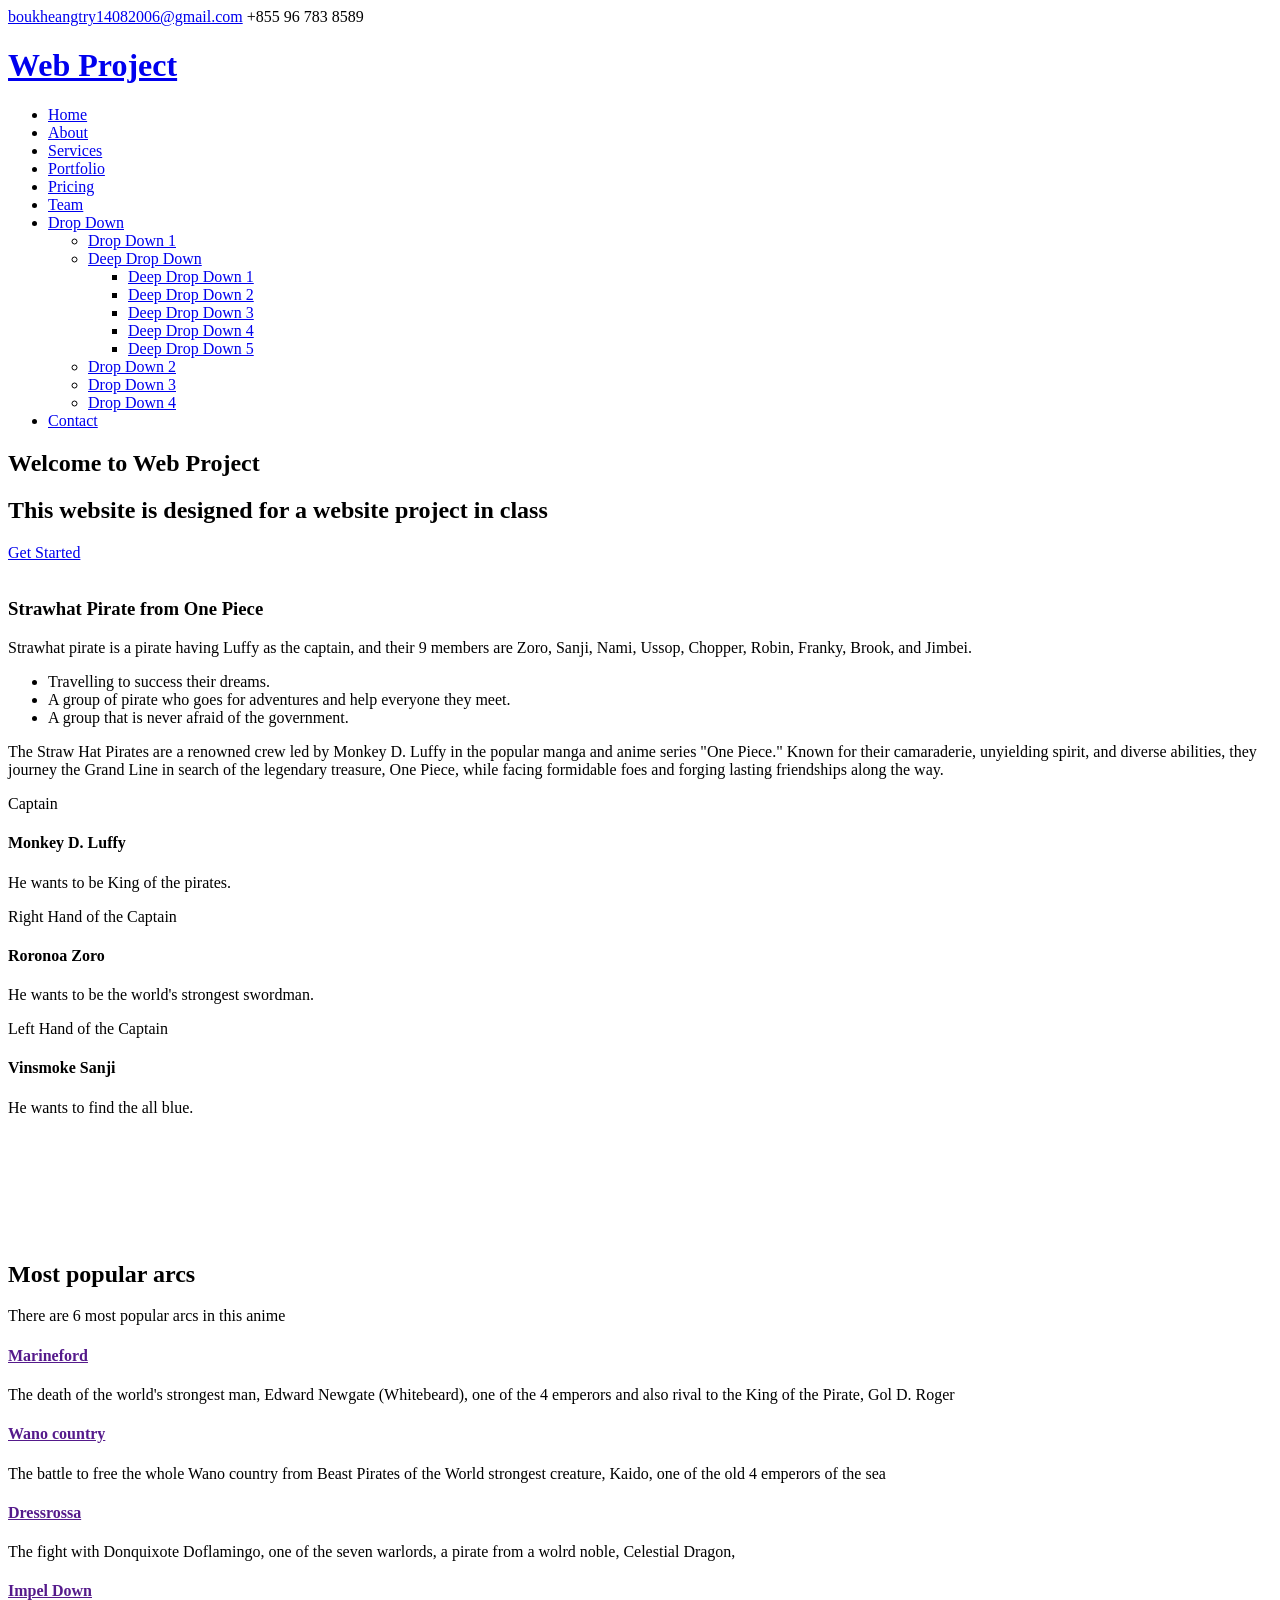
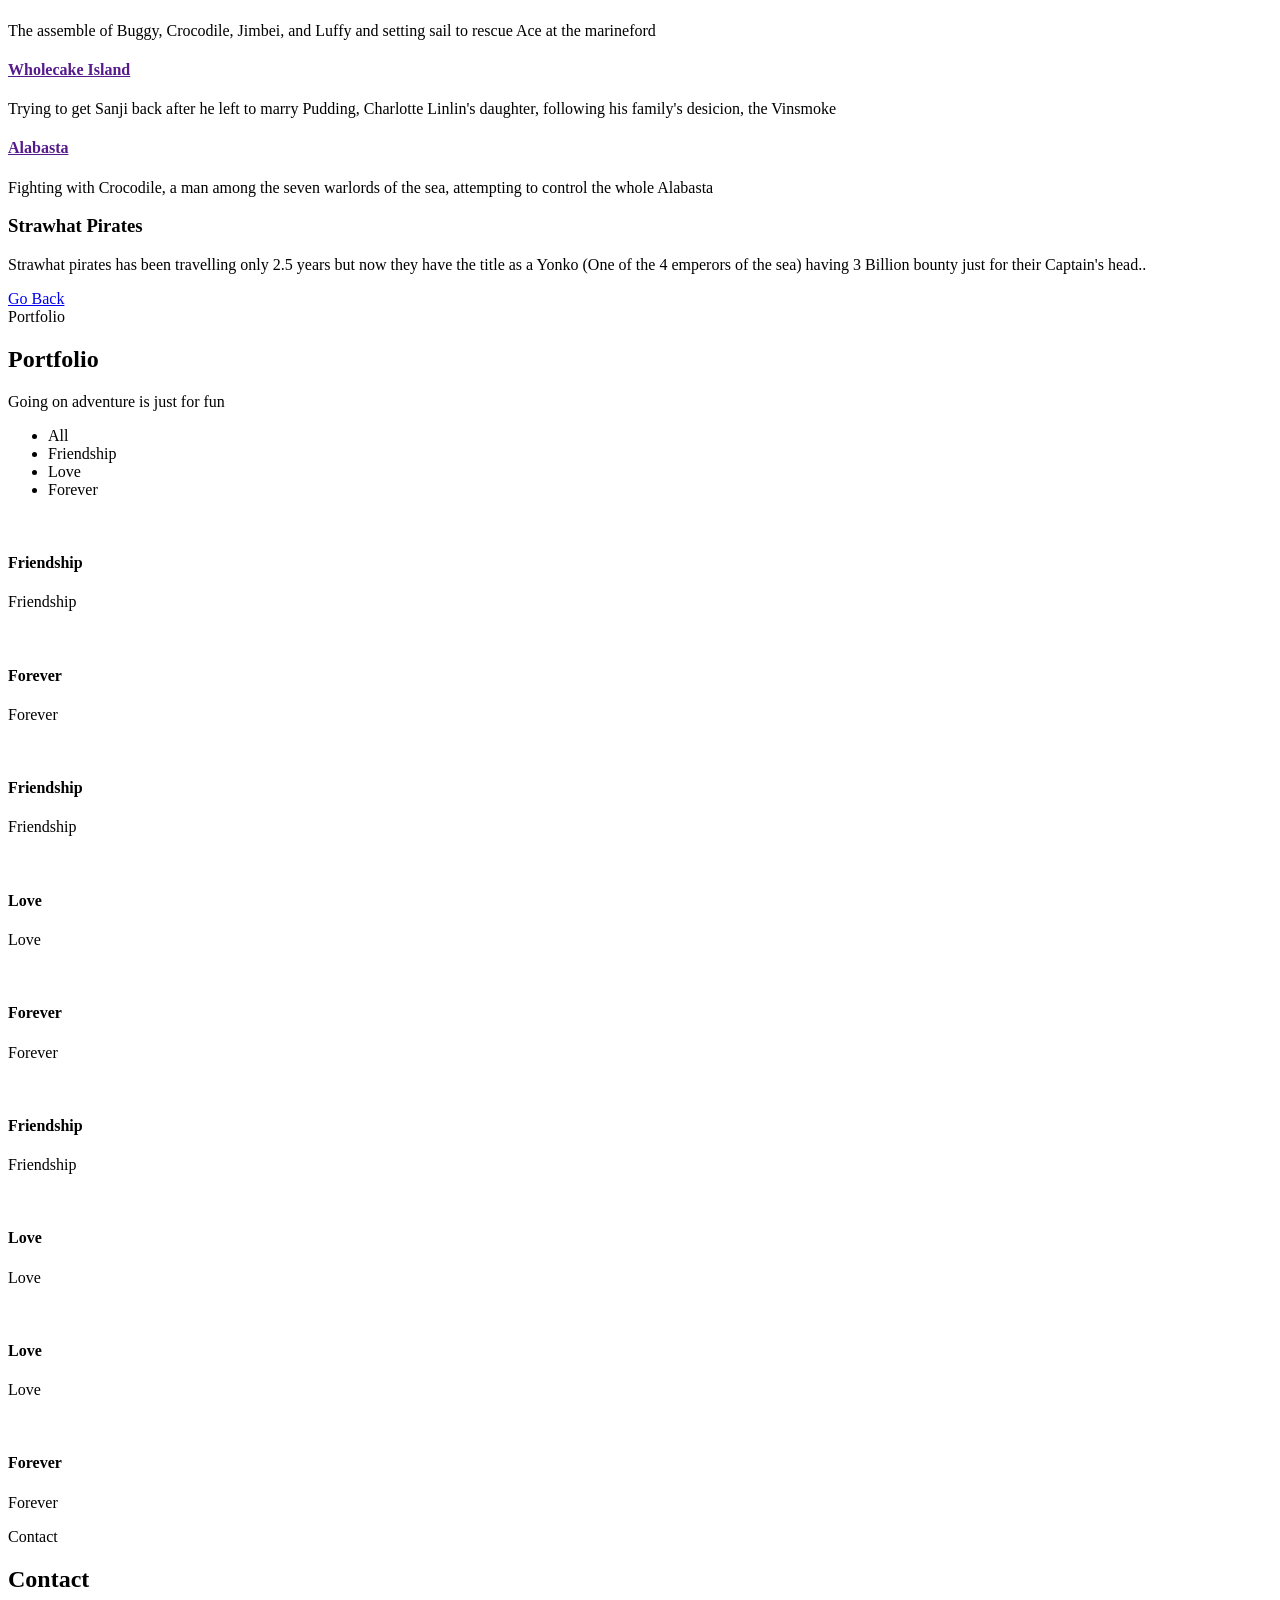
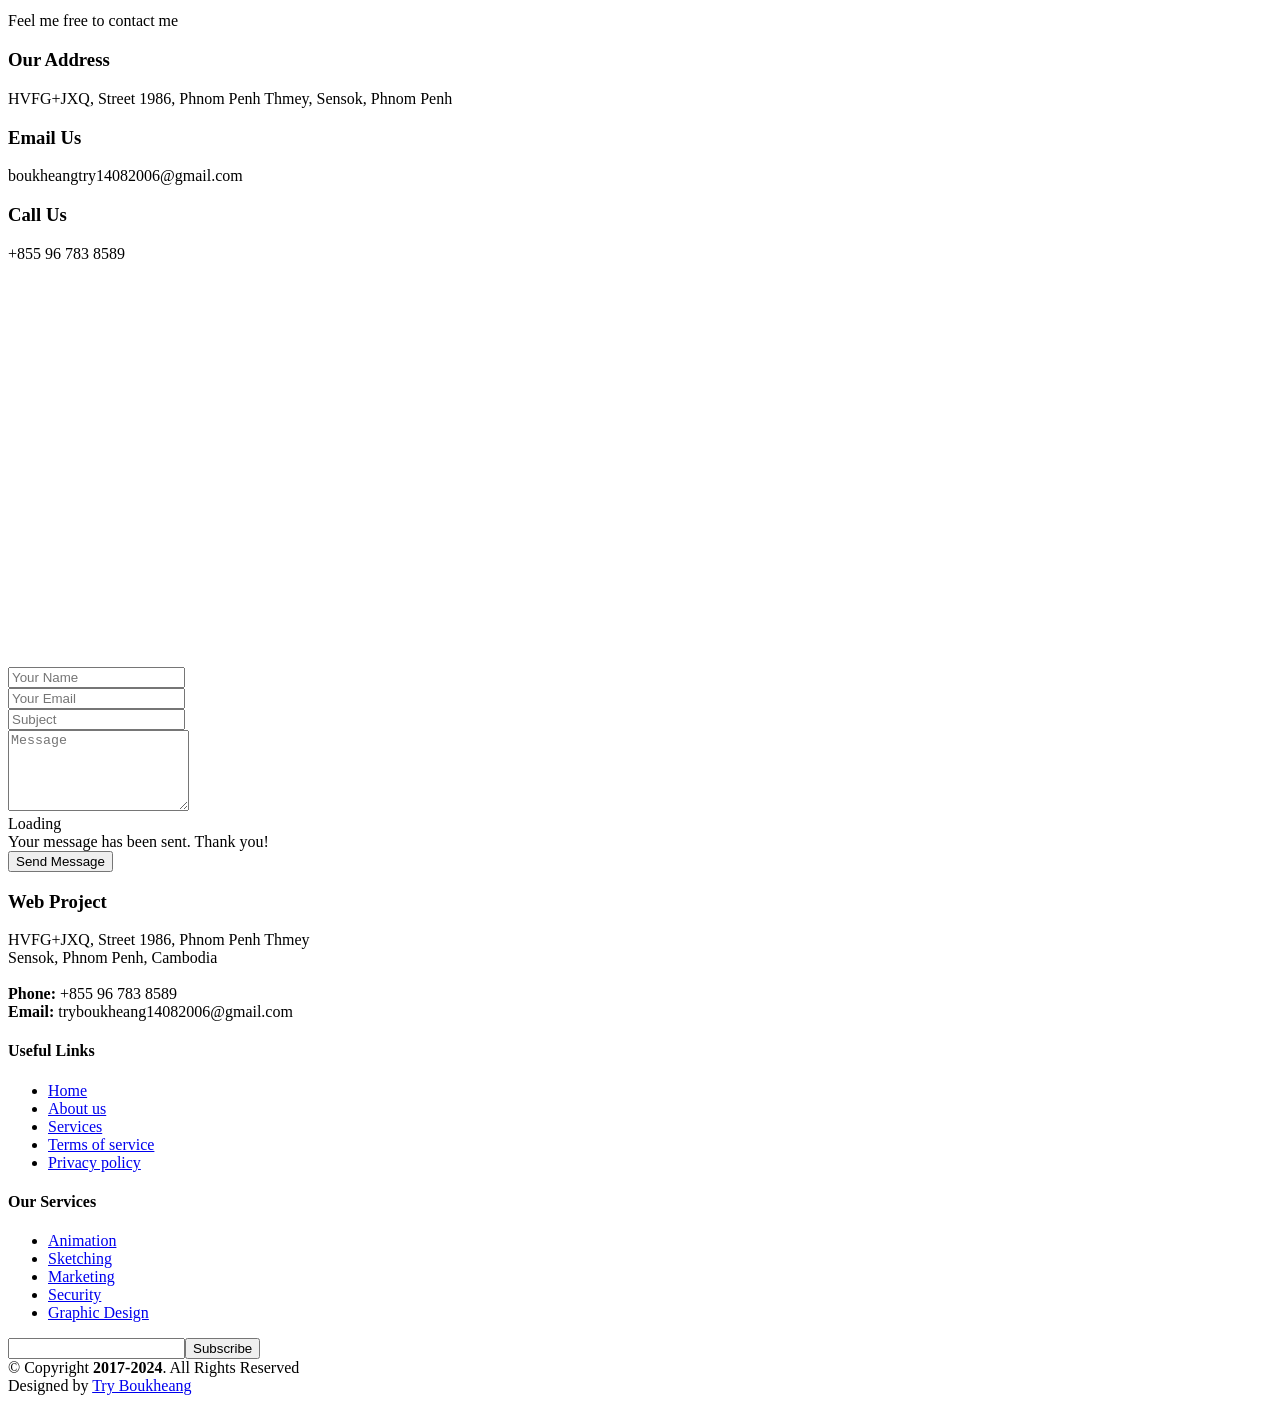
==== index.html @ 8562d29e "Add files via upload" ====
<!DOCTYPE html>
<html lang="en">

<head>
  <meta charset="utf-8">
  <meta content="width=device-width, initial-scale=1.0" name="viewport">

  <title>Website project</title>
  <meta content="" name="description">
  <meta content="" name="keywords">

  <!-- Favicons -->
  <link href="assets/img/aupp.png" rel="icon">
  <link href="assets/img/aupp.png" rel="aupp">

  <!-- Google Fonts -->
  <link href="https://fonts.googleapis.com/css?family=Open+Sans:300,300i,400,400i,600,600i,700,700i|Raleway:300,300i,400,400i,500,500i,600,600i,700,700i|Poppins:300,300i,400,400i,500,500i,600,600i,700,700i" rel="stylesheet">

  <!-- Vendor CSS Files -->
  <link href="assets/vendor/aos/aos.css" rel="stylesheet">
  <link href="assets/vendor/bootstrap/css/bootstrap.min.css" rel="stylesheet">
  <link href="assets/vendor/bootstrap-icons/bootstrap-icons.css" rel="stylesheet">
  <link href="assets/vendor/boxicons/css/boxicons.min.css" rel="stylesheet">
  <link href="assets/vendor/glightbox/css/glightbox.min.css" rel="stylesheet">
  <link href="assets/vendor/swiper/swiper-bundle.min.css" rel="stylesheet">

  <!-- Template Main CSS File -->
  <link href="assets/css/style.css" rel="stylesheet">

  <!-- =======================================================
  * Template Name: Day
  * Updated: Mar 13 2024 with Bootstrap v5.3.3
  * Template URL: https://bootstrapmade.com/day-multipurpose-html-template-for-free/
  * Author: BootstrapMade.com
  * License: https://bootstrapmade.com/license/
  ======================================================== -->
</head>

<body>

  <!-- ======= Top Bar ======= -->
  <section id="topbar" class="d-flex align-items-center">
    <div class="container d-flex justify-content-center justify-content-md-between">
      <div class="contact-info d-flex align-items-center">
        <i class="bi bi-envelope-fill"></i><a href="mailto:contact@example.com">boukheangtry14082006@gmail.com</a>
        <i class="bi bi-phone-fill phone-icon"></i> +855 96 783 8589
      </div>
      <div class="social-links d-none d-md-block">
        <a href="https://t.me/spidermankiller" class="telegram"><i class="bi bi-telegram"></i></a>
        <a href="https://www.facebook.com/supersentai.gokaiger" class="facebook"><i class="bi bi-facebook"></i></a>
        <a href="https://www.linkedin.com/in/try-boukheang-74a8042b8/" class="linkedin"><i class="bi bi-linkedin"></i></i></a>
      </div>
    </div>
  </section>

  <!-- ======= Header ======= -->
  <header id="header" class="d-flex align-items-center">
    <div class="container d-flex align-items-center justify-content-between">

      <h1 class="logo"><a href="index.html">Web Project</a></h1>
      <!-- Uncomment below if you prefer to use an image logo -->
      <!-- <a href="index.html" class="logo"><img src="assets/img/logo.png" alt="" class="img-fluid"></a>-->

      <nav id="navbar" class="navbar">
        <ul>
          <li><a class="nav-link scrollto active" href="#hero">Home</a></li>
          <li><a class="nav-link scrollto" href="#about">About</a></li>
          <li><a class="nav-link scrollto" href="#services">Services</a></li>
          <li><a class="nav-link scrollto " href="#portfolio">Portfolio</a></li>
          <li><a class="nav-link scrollto" href="#pricing">Pricing</a></li>
          <li><a class="nav-link scrollto" href="#team">Team</a></li>
          <li class="dropdown"><a href="#"><span>Drop Down</span> <i class="bi bi-chevron-down"></i></a>
            <ul>
              <li><a href="#">Drop Down 1</a></li>
              <li class="dropdown"><a href="#"><span>Deep Drop Down</span> <i class="bi bi-chevron-right"></i></a>
                <ul>
                  <li><a href="#">Deep Drop Down 1</a></li>
                  <li><a href="#">Deep Drop Down 2</a></li>
                  <li><a href="#">Deep Drop Down 3</a></li>
                  <li><a href="#">Deep Drop Down 4</a></li>
                  <li><a href="#">Deep Drop Down 5</a></li>
                </ul>
              </li>
              <li><a href="#">Drop Down 2</a></li>
              <li><a href="#">Drop Down 3</a></li>
              <li><a href="#">Drop Down 4</a></li>
            </ul>
          </li>
          <li><a class="nav-link scrollto" href="#contact">Contact</a></li>
        </ul>
        <i class="bi bi-list mobile-nav-toggle"></i>
      </nav><!-- .navbar -->

    </div>
  </header><!-- End Header -->

  <!-- ======= Hero Section ======= -->
  <section id="hero" class="d-flex align-items-center">
    <div class="container position-relative" data-aos="fade-up" data-aos-delay="500">
      <h1>Welcome to Web Project</h1>
      <h2>This website is designed for a website project in class</h2>
      <a href="#about" class="btn-get-started scrollto">Get Started</a>
    </div>
  </section><!-- End Hero -->

  <main id="main">

    <!-- ======= About Section ======= -->
    <section id="about" class="about">
      <div class="container">

        <div class="row">
          <div class="col-lg-6 order-1 order-lg-2" data-aos="fade-left">
            <img src="assets/img/a.jpg" class="img-fluid" alt="">
          </div>
          <div class="col-lg-6 pt-4 pt-lg-0 order-2 order-lg-1 content" data-aos="fade-right">
            <h3> Strawhat Pirate from One Piece</h3>
            <p class="fst-italic">
            Strawhat pirate is a pirate having Luffy as the captain, and their 9 members are Zoro, Sanji, Nami, Ussop, Chopper, Robin, Franky, Brook, and Jimbei.
            </p>
            <ul>
              <li><i class="bi bi-check-circle"></i> Travelling to success their dreams.</li>
              <li><i class="bi bi-check-circle"></i> A group of pirate who goes for adventures and help everyone they meet.</li>
              <li><i class="bi bi-check-circle"></i> A group that is never afraid of the government.</li>
            </ul>
            <p>
              The Straw Hat Pirates are a renowned crew led by Monkey D. Luffy in the popular manga and anime series "One Piece." Known for their camaraderie, unyielding spirit, and diverse abilities, they journey the Grand Line in search of the legendary treasure, One Piece, while facing formidable foes and forging lasting friendships along the way. 
            </p>
          </div>
        </div>

      </div>
    </section><!-- End About Section -->

    <!-- ======= Why Us Section ======= -->
    <section id="why-us" class="why-us">
      <div class="container">

        <div class="row">

          <div class="col-lg-4" data-aos="fade-up">
            <div class="box">
              <span>Captain</span>
              <h4>Monkey D. Luffy</h4>
              <p>He wants to be King of the pirates.</p>
            </div>
          </div>

          <div class="col-lg-4 mt-4 mt-lg-0" data-aos="fade-up" data-aos-delay="150">
            <div class="box">
              <span>Right Hand of the Captain</span>
              <h4>Roronoa Zoro </h4>
              <p>He wants to be the world's strongest swordman.</p>
            </div>
          </div>

          <div class="col-lg-4 mt-4 mt-lg-0" data-aos="fade-up" data-aos-delay="300">
            <div class="box">
              <span>Left Hand of the Captain</span>
              <h4>Vinsmoke Sanji</h4>
              <p>He wants to find the all blue.</p>
            </div>
          </div>

        </div>

      </div>
    </section><!-- End Why Us Section -->

    <!-- ======= Clients Section ======= -->
    <section id="clients" class="clients">
      <div class="container" data-aos="zoom-in">

        <div class="row d-flex align-items-center">

          <div class="col-lg-2 col-md-4 col-6">
            <img src="assets/img/wano.jpg" class="img-fluid" alt="">
          </div>

          <div class="col-lg-2 col-md-4 col-6">
            <img src="assets/img/impel.jpg" class="img-fluid" alt="">
          </div>

          <div class="col-lg-2 col-md-4 col-6">
            <img src="assets/img/rosa.jpg" class="img-fluid" alt="">
          </div>

          <div class="col-lg-2 col-md-4 col-6">
            <img src="assets/img/wb.jpg" class="img-fluid" alt="">
          </div>

          <div class="col-lg-2 col-md-4 col-6">
            <img src="assets/img/w7.jpg" class="img-fluid" alt="">
          </div>

          <div class="col-lg-2 col-md-4 col-6">
            <img src="assets/img/ala.jpg" class="img-fluid" alt="">
          </div>

        </div>

      </div>
    </section><!-- End Clients Section -->

    <!-- ======= Services Section ======= -->
    <section id="services" class="services">
      <div class="container">

        <div class="section-title">
          <span></span>
          <h2>Most popular arcs </h2>
          <p>There are 6 most popular arcs in this anime</p>
        </div>

        <div class="row">
          <div class="col-lg-4 col-md-6 d-flex align-items-stretch" data-aos="fade-up">
            <div class="icon-box">
              <div class="icon"><i class="bx bx-world"></i></div>
              <h4><a href="">Marineford</a></h4>
              <p>The death of the world's strongest man, Edward Newgate (Whitebeard), one of the 4 emperors and also rival to the King of the Pirate, Gol D. Roger</p>
            </div>
          </div>

          <div class="col-lg-4 col-md-6 d-flex align-items-stretch mt-4 mt-md-0" data-aos="fade-up" data-aos-delay="150">
            <div class="icon-box">
              <div class="icon"><i class="bx bx-world"></i></div>
              <h4><a href="">Wano country</a></h4>
              <p>The battle to free the whole Wano country from Beast Pirates of the World strongest creature, Kaido, one of the old 4 emperors of the sea</p>
            </div>
          </div>

          <div class="col-lg-4 col-md-6 d-flex align-items-stretch mt-4 mt-lg-0" data-aos="fade-up" data-aos-delay="300">
            <div class="icon-box">
              <div class="icon"><i class="bx bx-world"></i></div>
              <h4><a href="">Dressrossa </a></h4>
              <p> The fight with Donquixote Doflamingo, one of the seven warlords, a pirate from a wolrd noble, Celestial Dragon,  </p>
            </div>
          </div>

          <div class="col-lg-4 col-md-6 d-flex align-items-stretch mt-4" data-aos="fade-up" data-aos-delay="450">
            <div class="icon-box">
              <div class="icon"><i class="bx bx-world"></i></div>
              <h4><a href="">Impel Down</a></h4>
              <p>The assemble of Buggy, Crocodile, Jimbei, and Luffy and setting sail to rescue Ace at the marineford</p>
            </div>
          </div>

          <div class="col-lg-4 col-md-6 d-flex align-items-stretch mt-4" data-aos="fade-up" data-aos-delay="600">
            <div class="icon-box">
              <div class="icon"><i class="bx bx-world"></i></div>
              <h4><a href="">Wholecake Island</a></h4>
              <p>Trying to get Sanji back after he left to marry Pudding, Charlotte Linlin's daughter, following his family's desicion, the Vinsmoke</p>
            </div>
          </div>

          <div class="col-lg-4 col-md-6 d-flex align-items-stretch mt-4" data-aos="fade-up" data-aos-delay="750">
            <div class="icon-box">
              <div class="icon"><i class="bx bx-world"></i></div>
              <h4><a href="">Alabasta</a></h4>
              <p>Fighting with Crocodile, a man among the seven warlords of the sea, attempting to control the whole Alabasta</p>
            </div>
          </div>

        </div>

      </div>
    </section><!-- End Services Section -->

    <!-- ======= Cta Section ======= -->
    <section id="cta" class="cta">
      <div class="container" data-aos="zoom-in">

        <div class="text-center">
          <h3>Strawhat Pirates</h3>
          <p> Strawhat pirates has been travelling only 2.5 years but now they have the title as a Yonko (One of the 4 emperors of the sea) having 3 Billion bounty just for their Captain's head.. </p>
          <a class="cta-btn" href="#">Go Back</a>
        </div>

      </div>
    </section><!-- End Cta Section -->

    <!-- ======= Portfolio Section ======= -->
    <section id="portfolio" class="portfolio">
      <div class="container">

        <div class="section-title">
          <span>Portfolio</span>
          <h2>Portfolio</h2>
          <p> Going on adventure is just for fun</p>
        </div>

        <div class="row" data-aos="fade-up">
          <div class="col-lg-12 d-flex justify-content-center">
            <ul id="portfolio-flters">
              <li data-filter="*" class="filter-active">All</li>
              <li data-filter=".filter-app">Friendship</li>
              <li data-filter=".filter-card">Love</li>
              <li data-filter=".filter-web">Forever</li>
            </ul>
          </div>
        </div>

        <div class="row portfolio-container" data-aos="fade-up" data-aos-delay="150">

          <div class="col-lg-4 col-md-6 portfolio-item filter-app">
            <img src="assets/img/1.jpg" class="img-fluid" alt="">
            <div class="portfolio-info">
              <h4>Friendship</h4>
              <p>Friendship</p>
              <a href="assets/img/1.jpg" data-gallery="portfolioGallery" class="portfolio-lightbox preview-link" title="App 1"><i class="bx bx-plus"></i></a>
              <a href="portfolio-details.html" class="details-link" title="More Details"><i class="bx bx-link"></i></a>
            </div>
          </div>

          <div class="col-lg-4 col-md-6 portfolio-item filter-web">
            <img src="assets/img/2.jpg" class="img-fluid" alt="">
            <div class="portfolio-info">
              <h4>Forever</h4>
              <p>Forever</p>
              <a href="assets/img/2.jpg" data-gallery="portfolioGallery" class="portfolio-lightbox preview-link" title="Web 3"><i class="bx bx-plus"></i></a>
              <a href="portfolio-details.html" class="details-link" title="More Details"><i class="bx bx-link"></i></a>
            </div>
          </div>

          <div class="col-lg-4 col-md-6 portfolio-item filter-app">
            <img src="assets/img/3.jpg" class="img-fluid" alt="">
            <div class="portfolio-info">
              <h4>Friendship</h4>
              <p>Friendship</p>
              <a href="assets/img/3.jpg" data-gallery="portfolioGallery" class="portfolio-lightbox preview-link" title="App 2"><i class="bx bx-plus"></i></a>
              <a href="portfolio-details.html" class="details-link" title="More Details"><i class="bx bx-link"></i></a>
            </div>
          </div>

          <div class="col-lg-4 col-md-6 portfolio-item filter-card">
            <img src="assets/img/4.jpg" class="img-fluid" alt="">
            <div class="portfolio-info">
              <h4>Love</h4>
              <p>Love</p>
              <a href="assets/img/4.jpg" data-gallery="portfolioGallery" class="portfolio-lightbox preview-link" title="Card 2"><i class="bx bx-plus"></i></a>
              <a href="portfolio-details.html" class="details-link" title="More Details"><i class="bx bx-link"></i></a>
            </div>
          </div>

          <div class="col-lg-4 col-md-6 portfolio-item filter-web">
            <img src="assets/img/5.jpg" class="img-fluid" alt="">
            <div class="portfolio-info">
              <h4>Forever</h4>
              <p>Forever</p>
              <a href="assets/img/5.jpg data-gallery="portfolioGallery" class="portfolio-lightbox preview-link" title="Web 2"><i class="bx bx-plus"></i></a>
              <a href="portfolio-details.html" class="details-link" title="More Details"><i class="bx bx-link"></i></a>
            </div>
          </div>

          <div class="col-lg-4 col-md-6 portfolio-item filter-app">
            <img src="assets/img/6.jpg" class="img-fluid" alt="">
            <div class="portfolio-info">
              <h4>Friendship</h4>
              <p>Friendship</p>
              <a href="assets/img/6.jpg" data-gallery="portfolioGallery" class="portfolio-lightbox preview-link" title="App 3"><i class="bx bx-plus"></i></a>
              <a href="portfolio-details.html" class="details-link" title="More Details"><i class="bx bx-link"></i></a>
            </div>
          </div>

          <div class="col-lg-4 col-md-6 portfolio-item filter-card">
            <img src="assets/img/7.jpg" class="img-fluid" alt="">
            <div class="portfolio-info">
              <h4>Love</h4>
              <p>Love</p>
              <a href="assets/img/7.jpg" data-gallery="portfolioGallery" class="portfolio-lightbox preview-link" title="Card 1"><i class="bx bx-plus"></i></a>
              <a href="portfolio-details.html" class="details-link" title="More Details"><i class="bx bx-link"></i></a>
            </div>
          </div>

          <div class="col-lg-4 col-md-6 portfolio-item filter-card">
            <img src="assets/img/8.jpg" class="img-fluid" alt="">
            <div class="portfolio-info">
              <h4>Love</h4>
              <p>Love</p>
              <a href="assets/img/8.jpg" data-gallery="portfolioGallery" class="portfolio-lightbox preview-link" title="Card 3"><i class="bx bx-plus"></i></a>
              <a href="portfolio-details.html" class="details-link" title="More Details"><i class="bx bx-link"></i></a>
            </div>
          </div>

          <div class="col-lg-4 col-md-6 portfolio-item filter-web">
            <img src="assets/img/9.jpg" class="img-fluid" alt="">
            <div class="portfolio-info">
              <h4>Forever</h4>
              <p>Forever</p>
              <a href="assets/img/9.jpg" data-gallery="portfolioGallery" class="portfolio-lightbox preview-link" title="Web 3"><i class="bx bx-plus"></i></a>
              <a href="portfolio-details.html" class="details-link" title="More Details"><i class="bx bx-link"></i></a>
            </div>
          </div>

        </div>

      </div>
    </section><!-- End Portfolio Section -->

    

    <!-- ======= Contact Section ======= -->
    <section id="contact" class="contact">
      <div class="container">

        <div class="section-title">
          <span>Contact</span>
          <h2>Contact</h2>
          <p>Feel me free to contact me </p>
        </div>

        <div class="row" data-aos="fade-up">
          <div class="col-lg-6">
            <div class="info-box mb-4">
              <i class="bx bx-map"></i>
              <h3>Our Address</h3>
              <p>HVFG+JXQ, Street 1986, Phnom Penh Thmey, Sensok, Phnom Penh</p>
            </div>
          </div>

          <div class="col-lg-3 col-md-6">
            <div class="info-box  mb-4">
              <i class="bx bx-envelope"></i>
              <h3>Email Us</h3>
              <p>boukheangtry14082006@gmail.com</p>
            </div>
          </div>

          <div class="col-lg-3 col-md-6">
            <div class="info-box  mb-4">
              <i class="bx bx-phone-call"></i>
              <h3>Call Us</h3>
              <p>+855 96 783 8589</p>
            </div>
          </div>

        </div>

        <div class="row" data-aos="fade-up">

          <div class="col-lg-6 ">
            <iframe class="mb-4 mb-lg-0" src="https://www.google.com/maps/embed?pb=!1m18!1m12!1m3!1d3908.6896230636166!2d104.87490127505369!3d11.574093588627308!2m3!1f0!2f0!3f0!3m2!1i1024!2i768!4f13.1!3m3!1m2!1s0x31095191218d6919%3A0x52cccb74a8abdd6c!2sInternational%20University!5e0!3m2!1sen!2skh!4v1710518506370!5m2!1sen!2skh"rameborder="0" style="border:0; width: 100%; height: 384px;" allowfullscreen ></iframe>
          </div>

          <div class="col-lg-6">
            <form action="forms/contact.php" method="post" role="form" class="php-email-form">
              <div class="row">
                <div class="col-md-6 form-group">
                  <input type="text" name="name" class="form-control" id="name" placeholder="Your Name" required>
                </div>
                <div class="col-md-6 form-group mt-3 mt-md-0">
                  <input type="email" class="form-control" name="email" id="email" placeholder="Your Email" required>
                </div>
              </div>
              <div class="form-group mt-3">
                <input type="text" class="form-control" name="subject" id="subject" placeholder="Subject" required>
              </div>
              <div class="form-group mt-3">
                <textarea class="form-control" name="message" rows="5" placeholder="Message" required></textarea>
              </div>
              <div class="my-3">
                <div class="loading">Loading</div>
                <div class="error-message"></div>
                <div class="sent-message">Your message has been sent. Thank you!</div>
              </div>
              <div class="text-center"><button type="submit">Send Message</button></div>
            </form>
          </div>

        </div>

      </div>
    </section><!-- End Contact Section -->

  </main><!-- End #main -->

  <!-- ======= Footer ======= -->
  <footer id="footer">
    <div class="footer-top">
      <div class="container">
        <div class="row">

          <div class="col-lg-4 col-md-6">
            <div class="footer-info">
              <h3>Web Project</h3>
              <p>
                HVFG+JXQ, Street 1986, Phnom Penh Thmey <br>
                Sensok, Phnom Penh, Cambodia<br><br>
                <strong>Phone:</strong> +855 96 783 8589<br>
                <strong>Email:</strong> tryboukheang14082006@gmail.com<br>
              </p>
              <div class="social-links mt-3">
                
                <a href="https://www.facebook.com/supersentai.gokaiger" class="facebook"><i class="bx bxl-facebook"></i></a>
                <a href="https://t.me/spidermankiller" class="telegram"><i class="bx bxl-telegram"></i></a>
                <a href="https://www.linkedin.com/in/try-boukheang-74a8042b8/" class="linkedin"><i class="bx bxl-linkedin"></i></a>
              </div>
            </div>
          </div>

          <div class="col-lg-2 col-md-6 footer-links">
            <h4>Useful Links</h4>
            <ul>
              <li><i class="bx bx-chevron-right"></i> <a href="#">Home</a></li>
              <li><i class="bx bx-chevron-right"></i> <a href="#">About us</a></li>
              <li><i class="bx bx-chevron-right"></i> <a href="#">Services</a></li>
              <li><i class="bx bx-chevron-right"></i> <a href="#">Terms of service</a></li>
              <li><i class="bx bx-chevron-right"></i> <a href="#">Privacy policy</a></li>
            </ul>
          </div>

          <div class="col-lg-2 col-md-6 footer-links">
            <h4>Our Services</h4>
            <ul>
              <li><i class="bx bx-chevron-right"></i> <a href="#">Animation</a></li>
              <li><i class="bx bx-chevron-right"></i> <a href="#">Sketching</a></li>
              <li><i class="bx bx-chevron-right"></i> <a href="#">Marketing</a></li>
              <li><i class="bx bx-chevron-right"></i> <a href="#">Security</a></li>
              <li><i class="bx bx-chevron-right"></i> <a href="#">Graphic Design</a></li>
            </ul>
          </div>

          <div class="col-lg-4 col-md-6 footer-newsletter">
            
            
            <form action="" method="post">
              <input type="email" name="email"><input type="submit" value="Subscribe">
            </form>

          </div>

        </div>
      </div>
    </div>

    <div class="container">
      <div class="copyright">
        &copy; Copyright <strong><span>2017-2024</span></strong>. All Rights Reserved
      </div>
      <div class="credits">
        <!-- All the links in the footer should remain intact. -->
        <!-- You can delete the links only if you purchased the pro version. -->
        <!-- Licensing information: https://bootstrapmade.com/license/ -->
        <!-- Purchase the pro version with working PHP/AJAX contact form: https://bootstrapmade.com/day-multipurpose-html-template-for-free/ -->
        Designed by <a href="https://t.me/spidermankiller">Try Boukheang</a>
      </div>
    </div>
  </footer><!-- End Footer -->

  <a href="#" class="back-to-top d-flex align-items-center justify-content-center"><i class="bi bi-arrow-up-short"></i></a>
  <div id="preloader"></div>

  <!-- Vendor JS Files -->
  <script src="assets/vendor/aos/aos.js"></script>
  <script src="assets/vendor/bootstrap/js/bootstrap.bundle.min.js"></script>
  <script src="assets/vendor/glightbox/js/glightbox.min.js"></script>
  <script src="assets/vendor/isotope-layout/isotope.pkgd.min.js"></script>
  <script src="assets/vendor/swiper/swiper-bundle.min.js"></script>
  <script src="assets/vendor/php-email-form/validate.js"></script>

  <!-- Template Main JS File -->
  <script src="assets/js/main.js"></script>

</body>

</html>
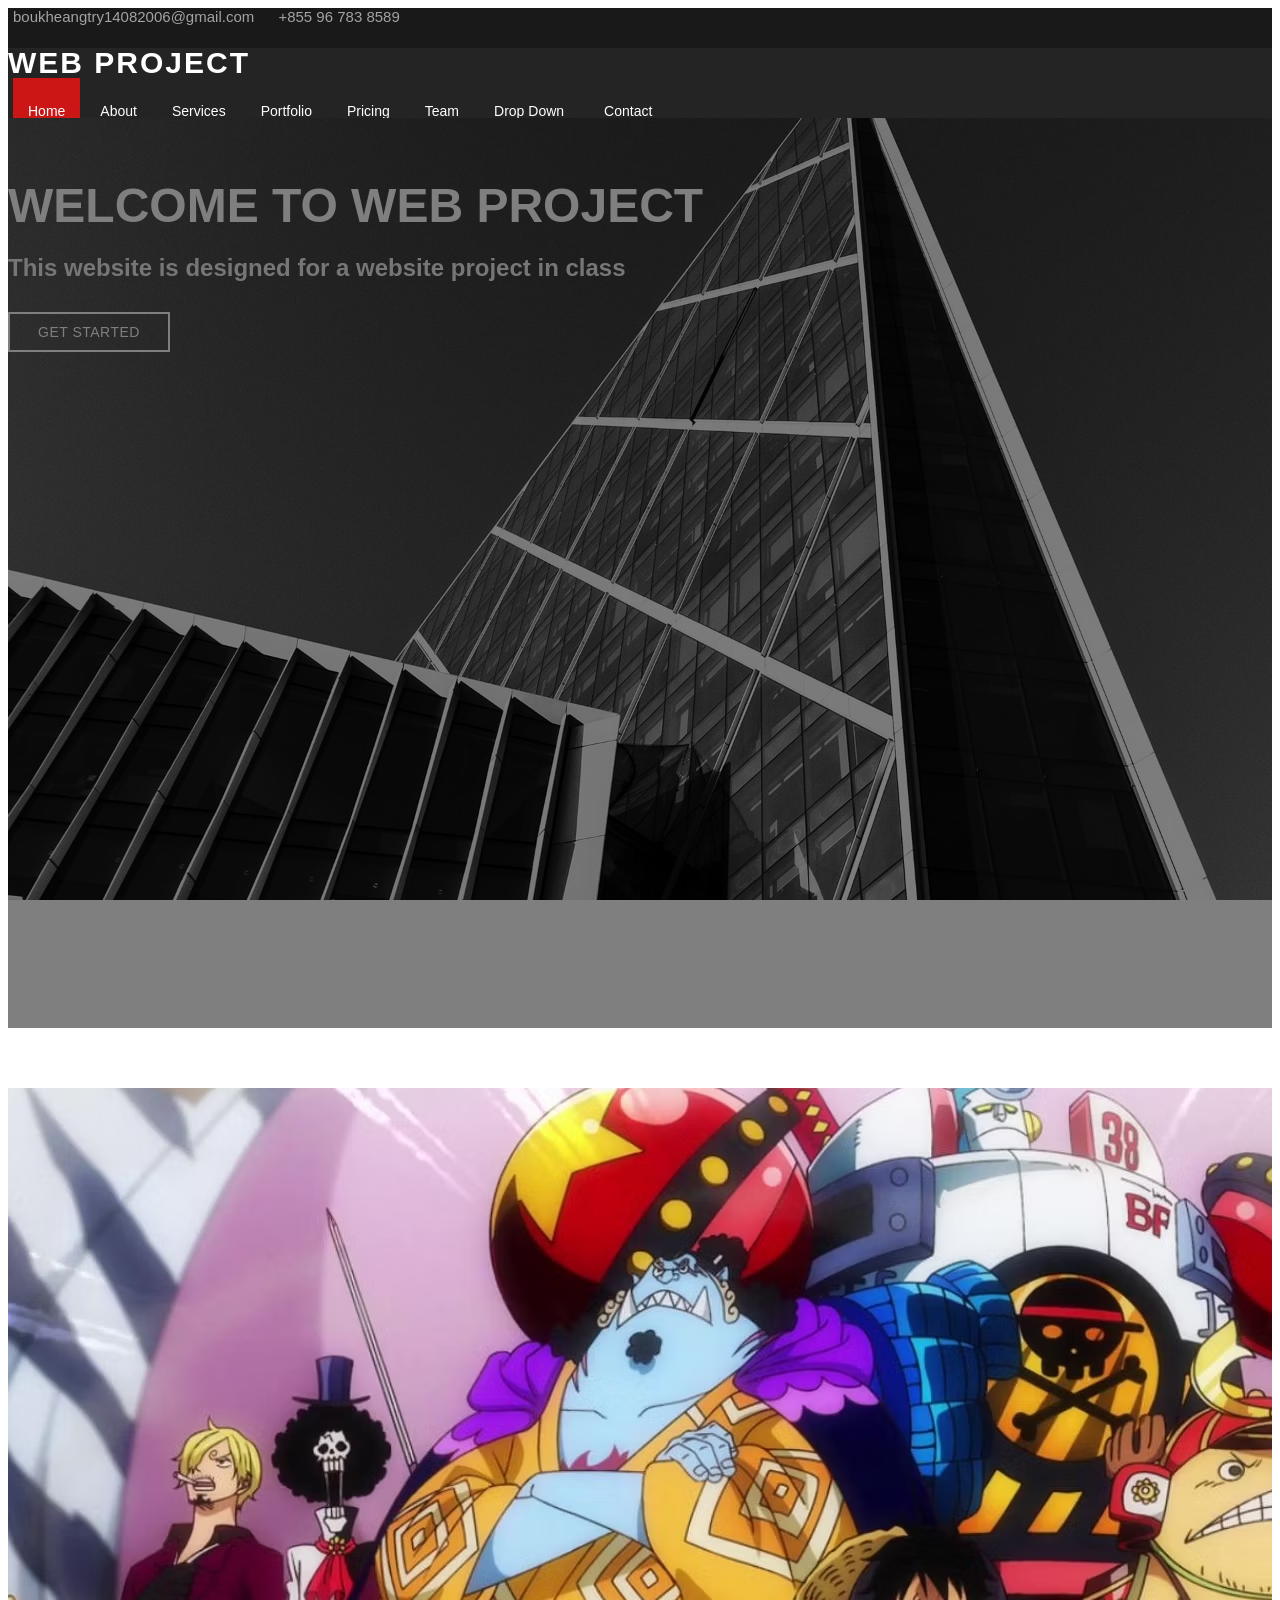
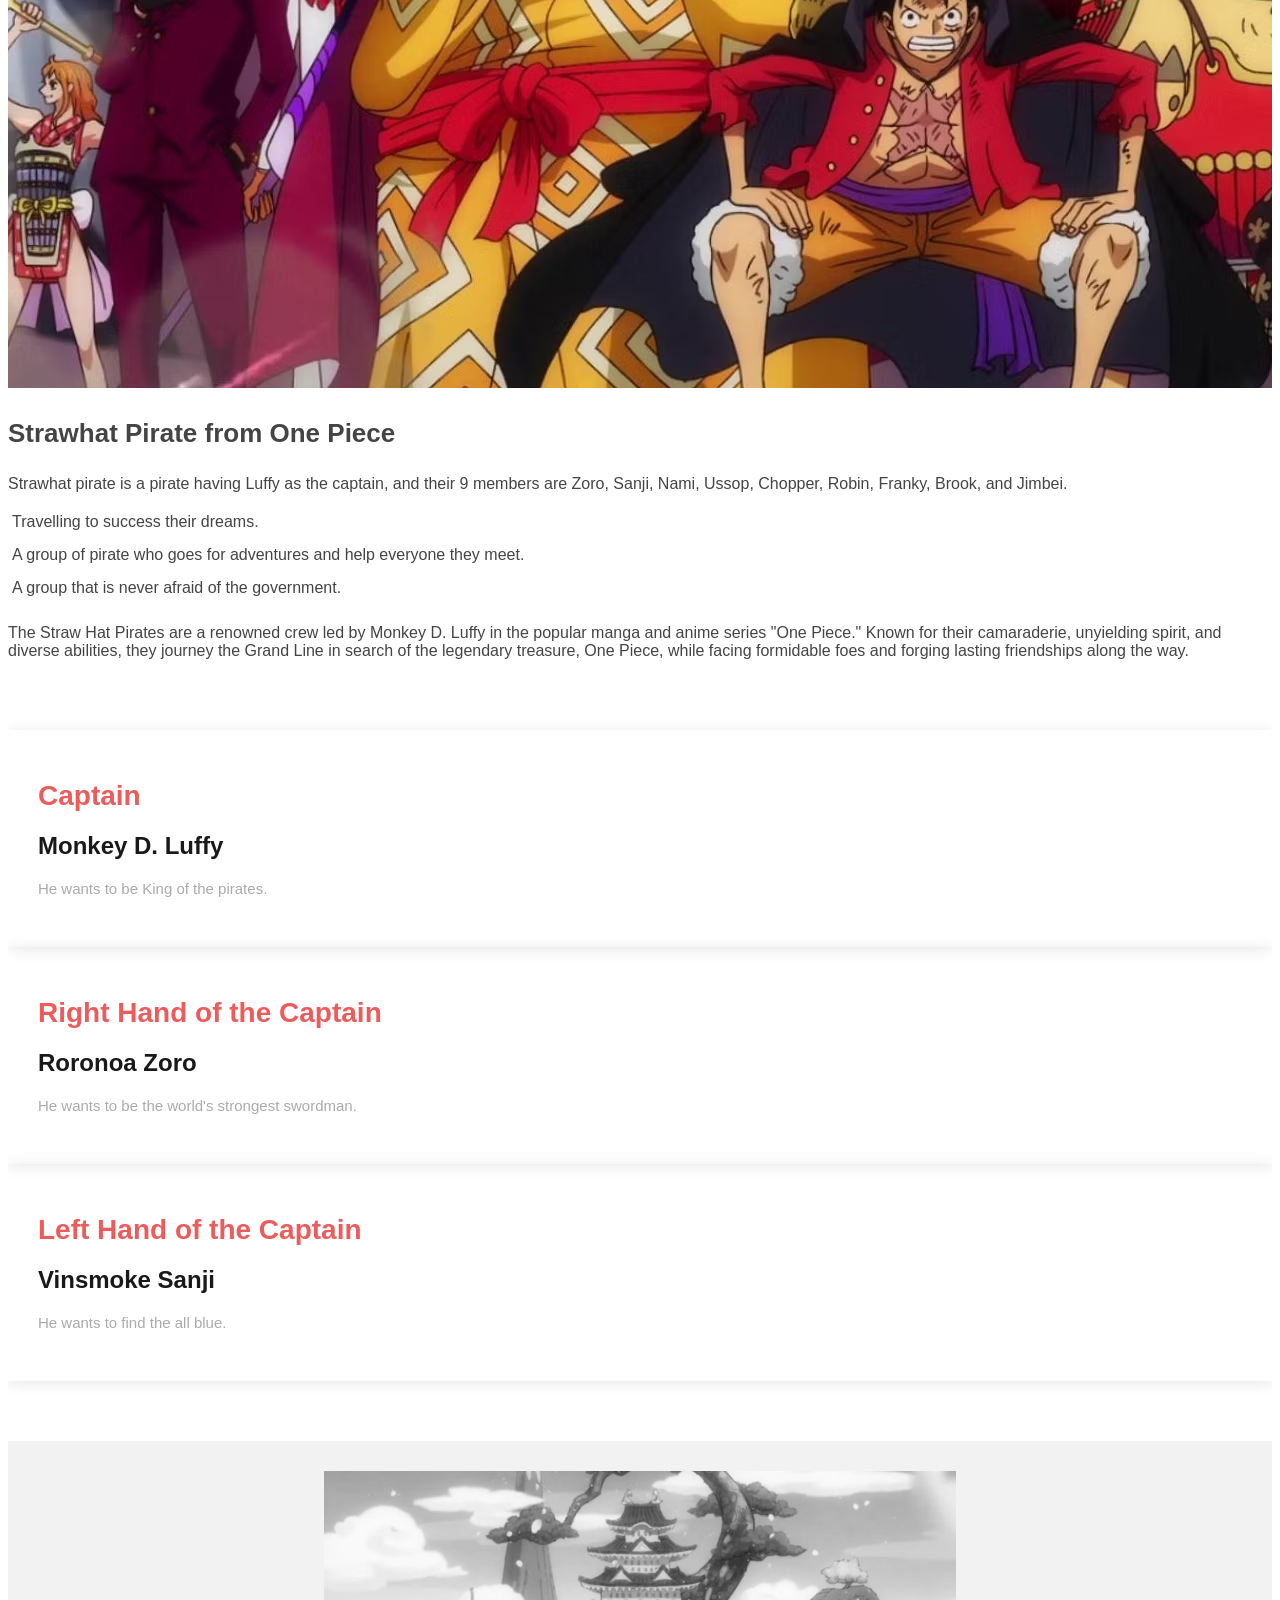
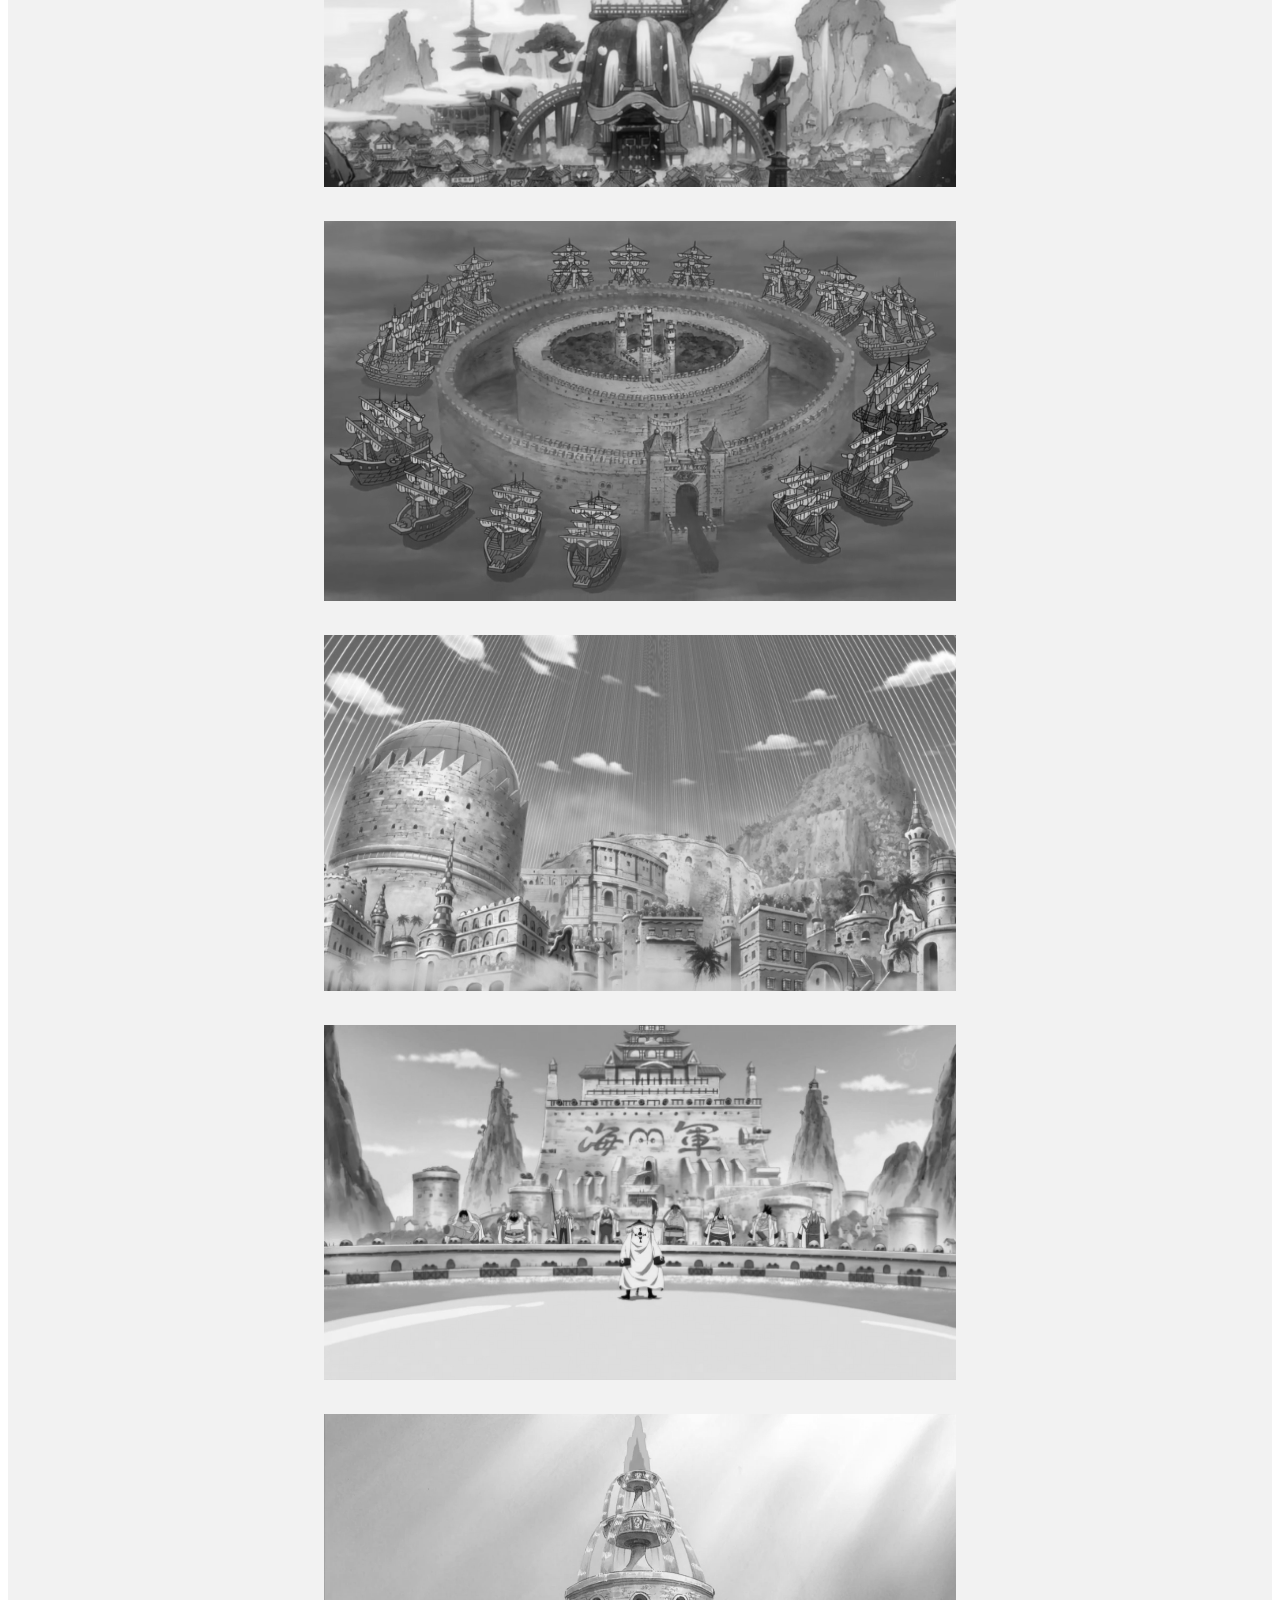
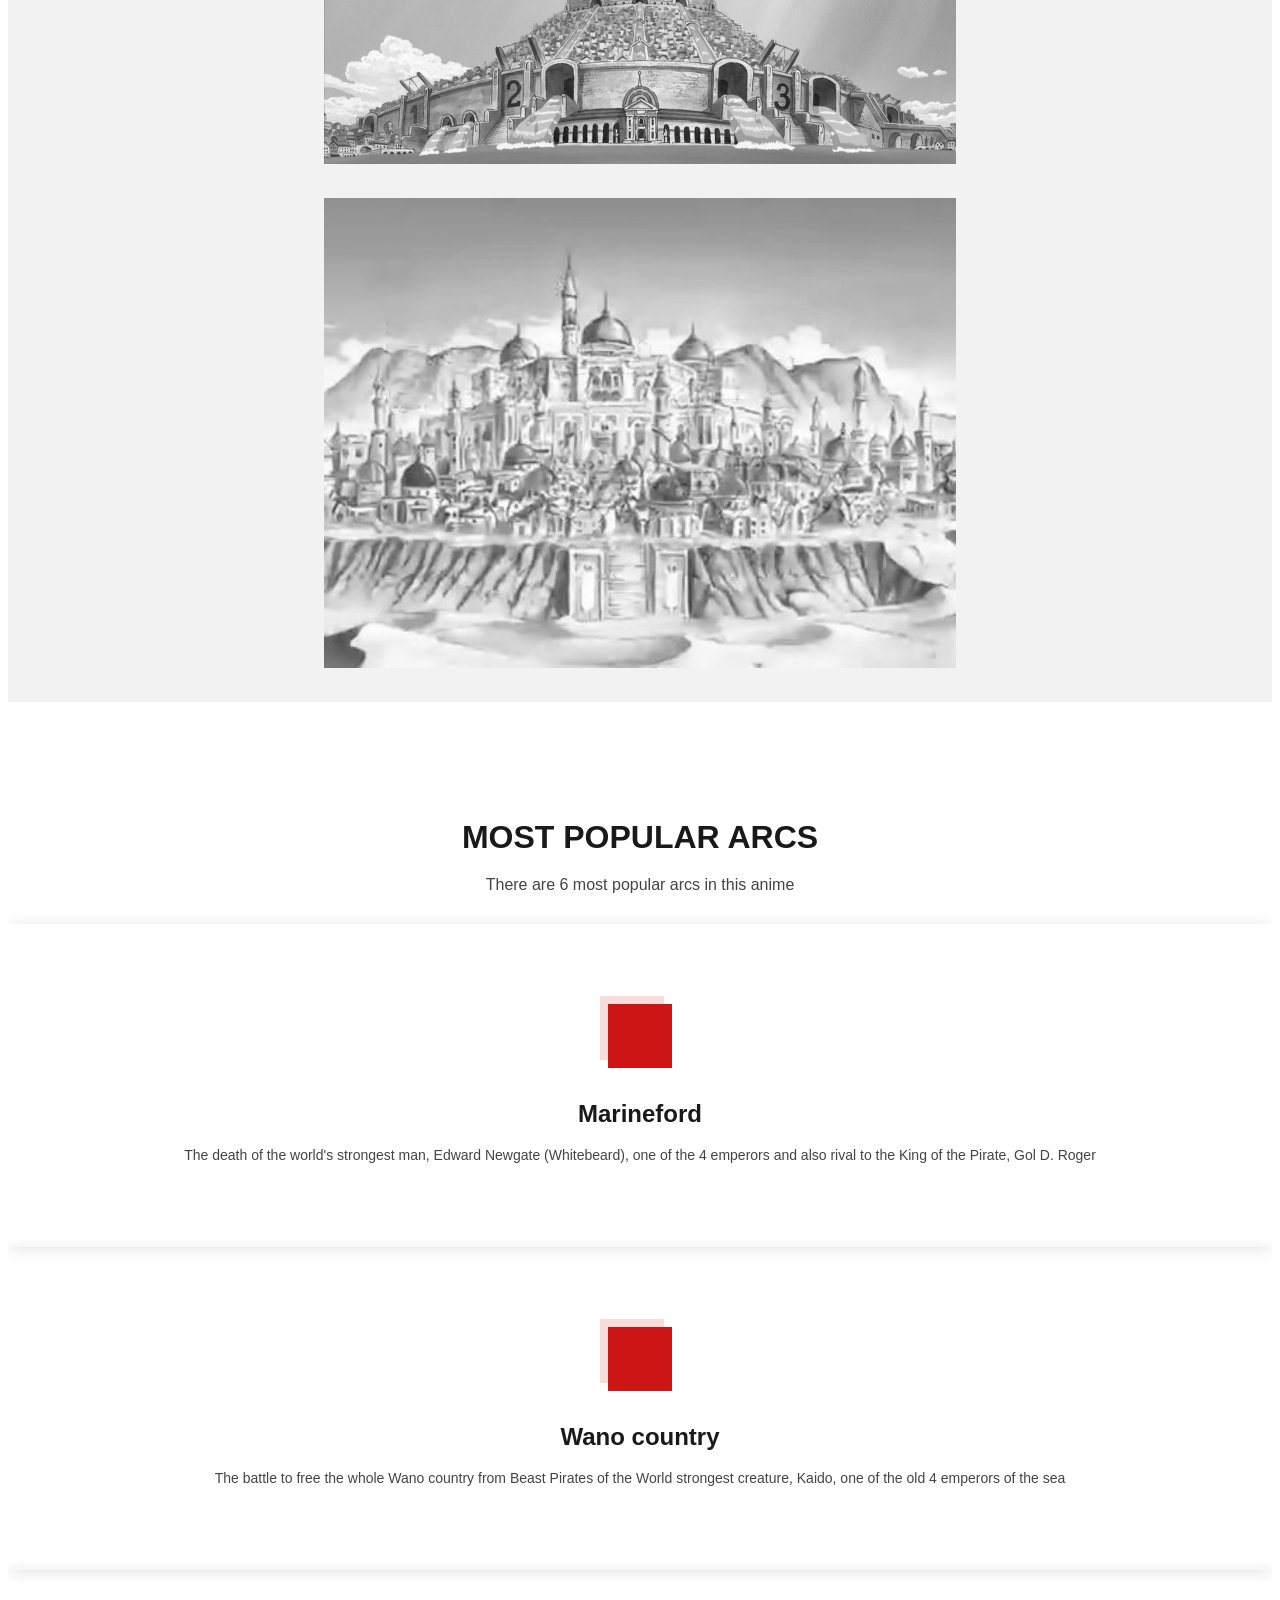
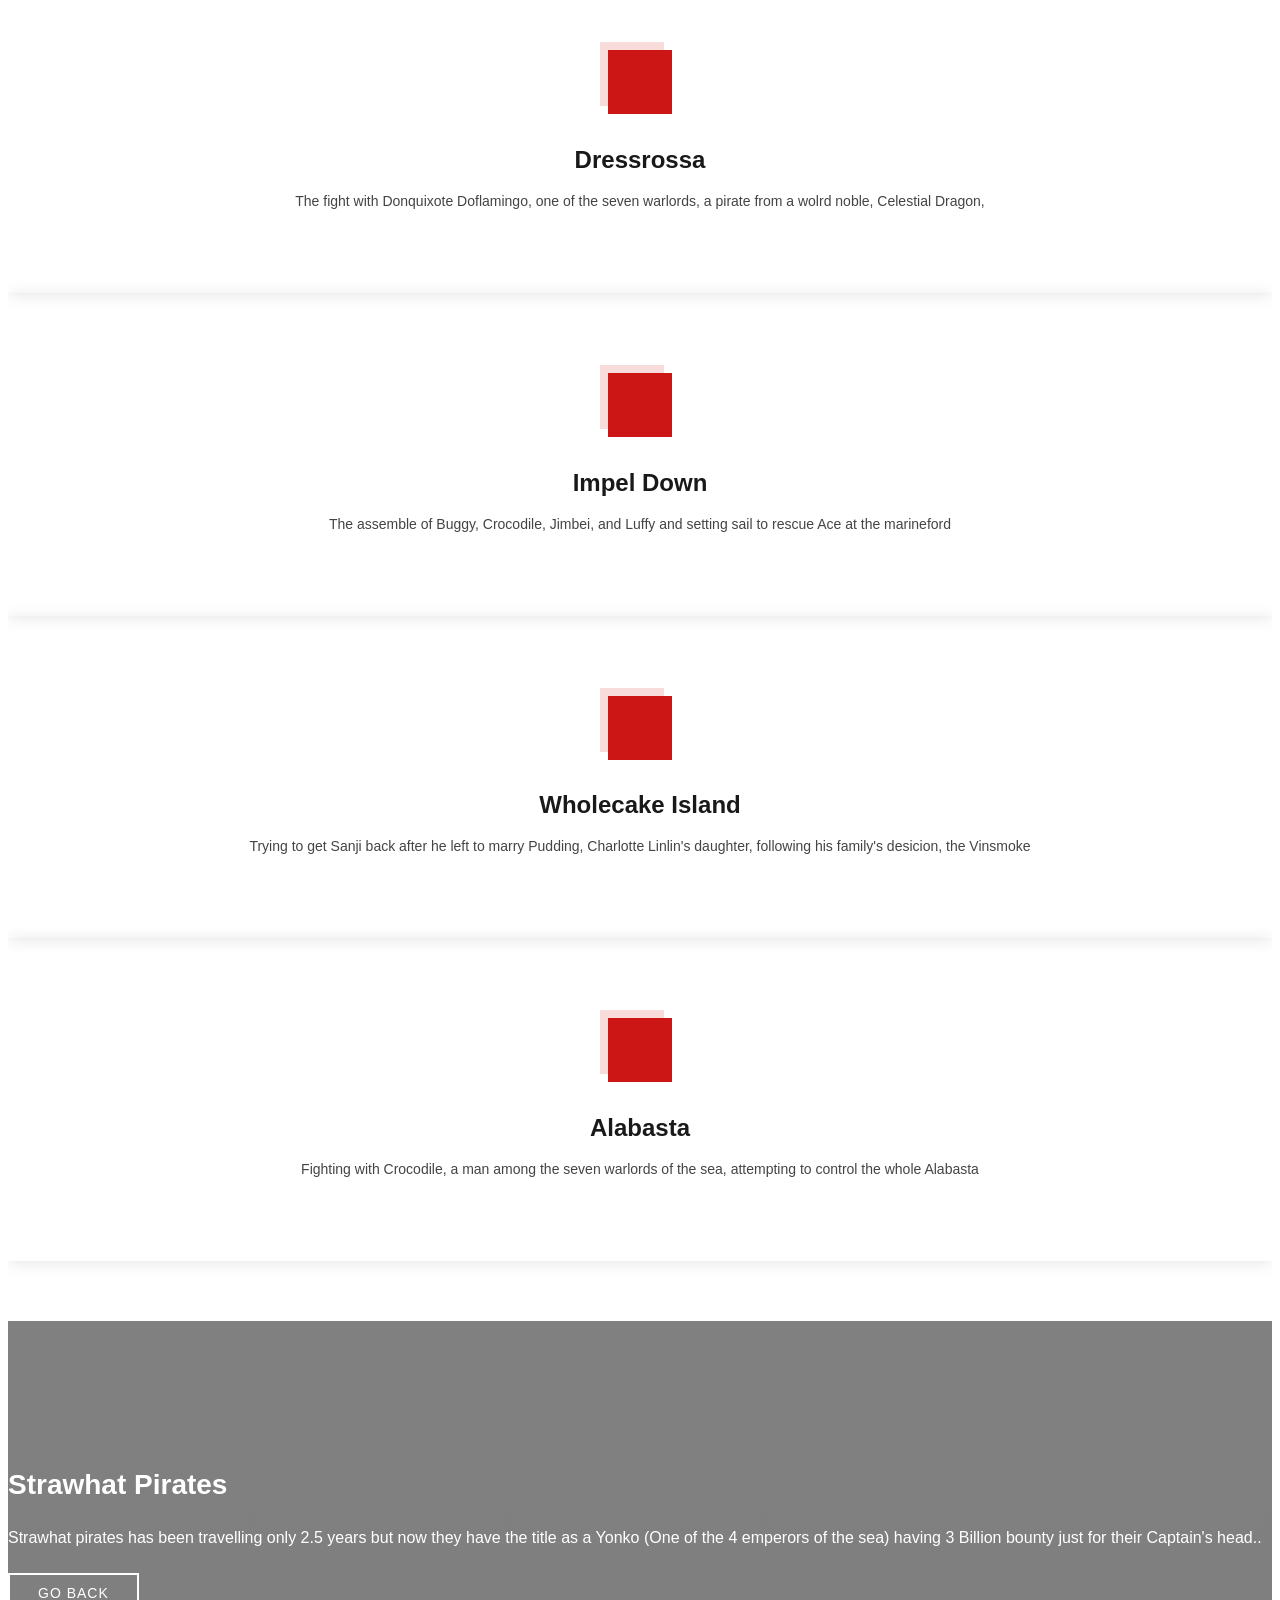
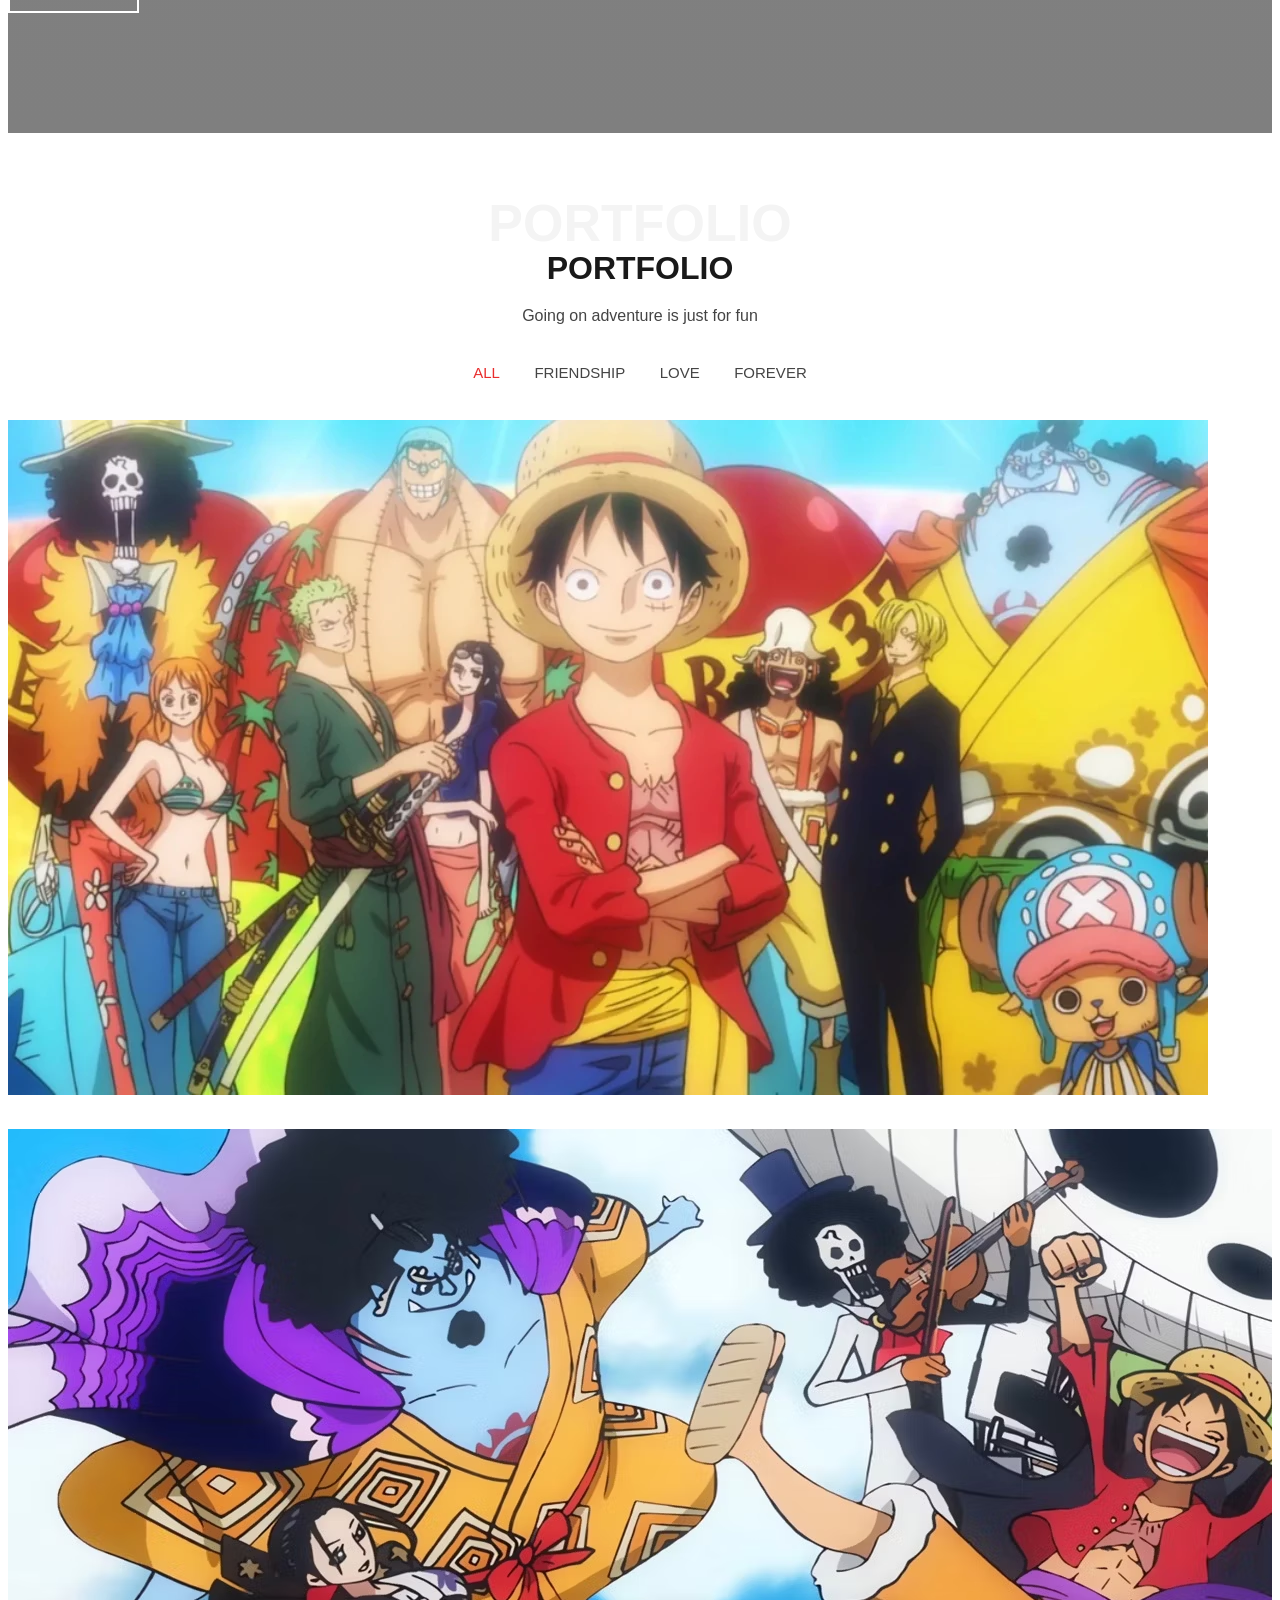
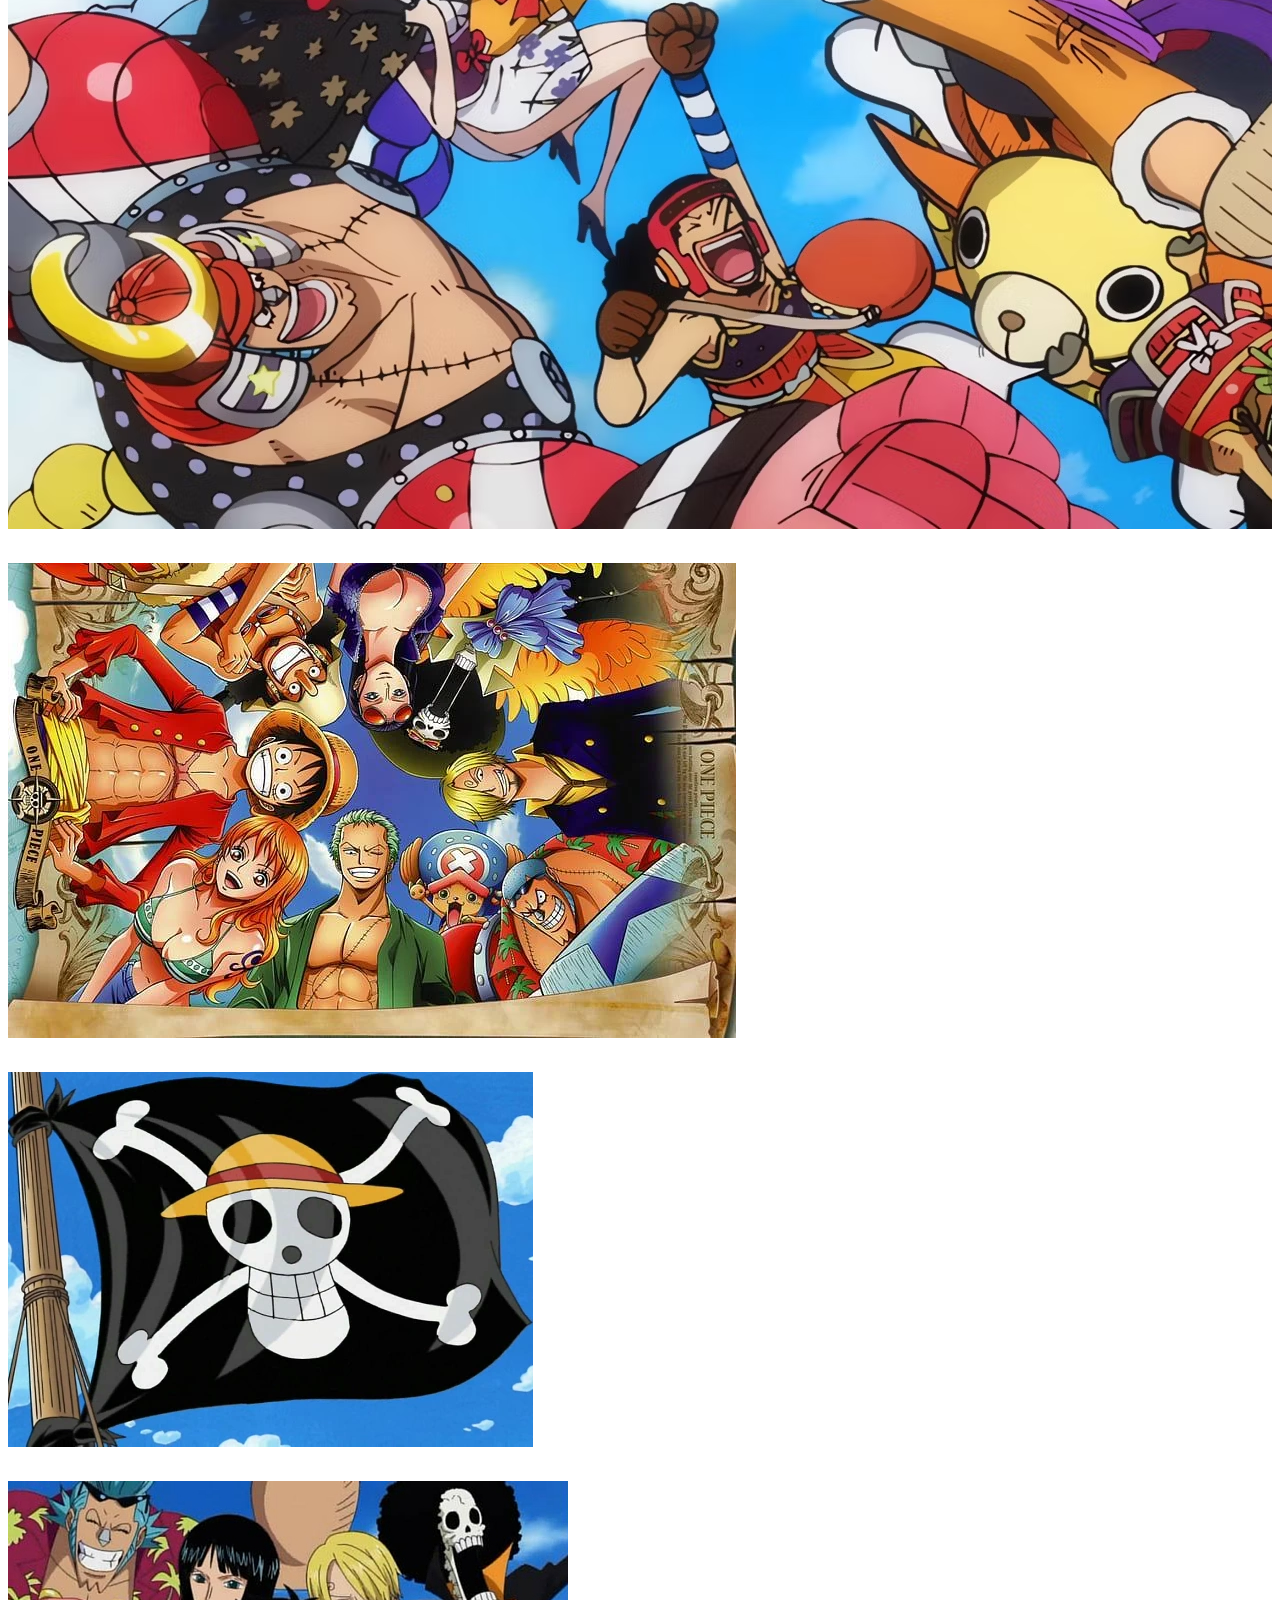
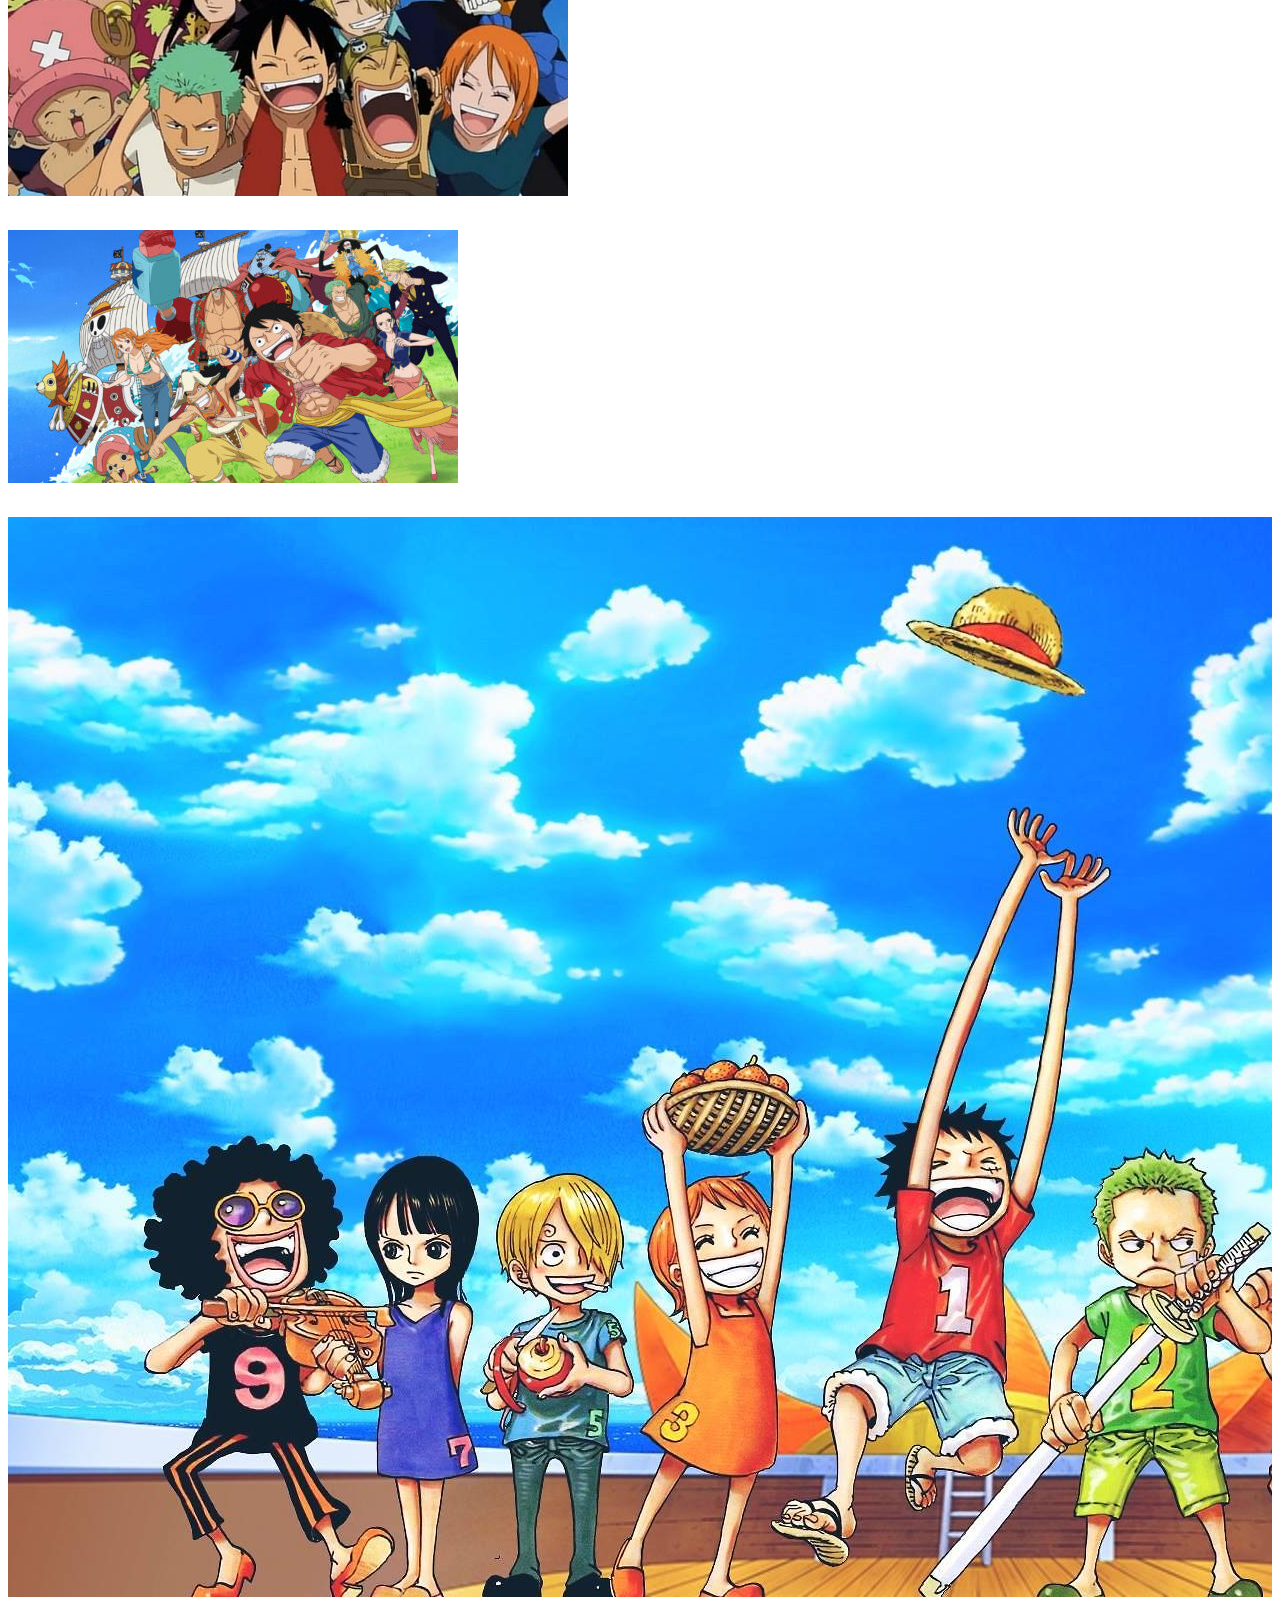
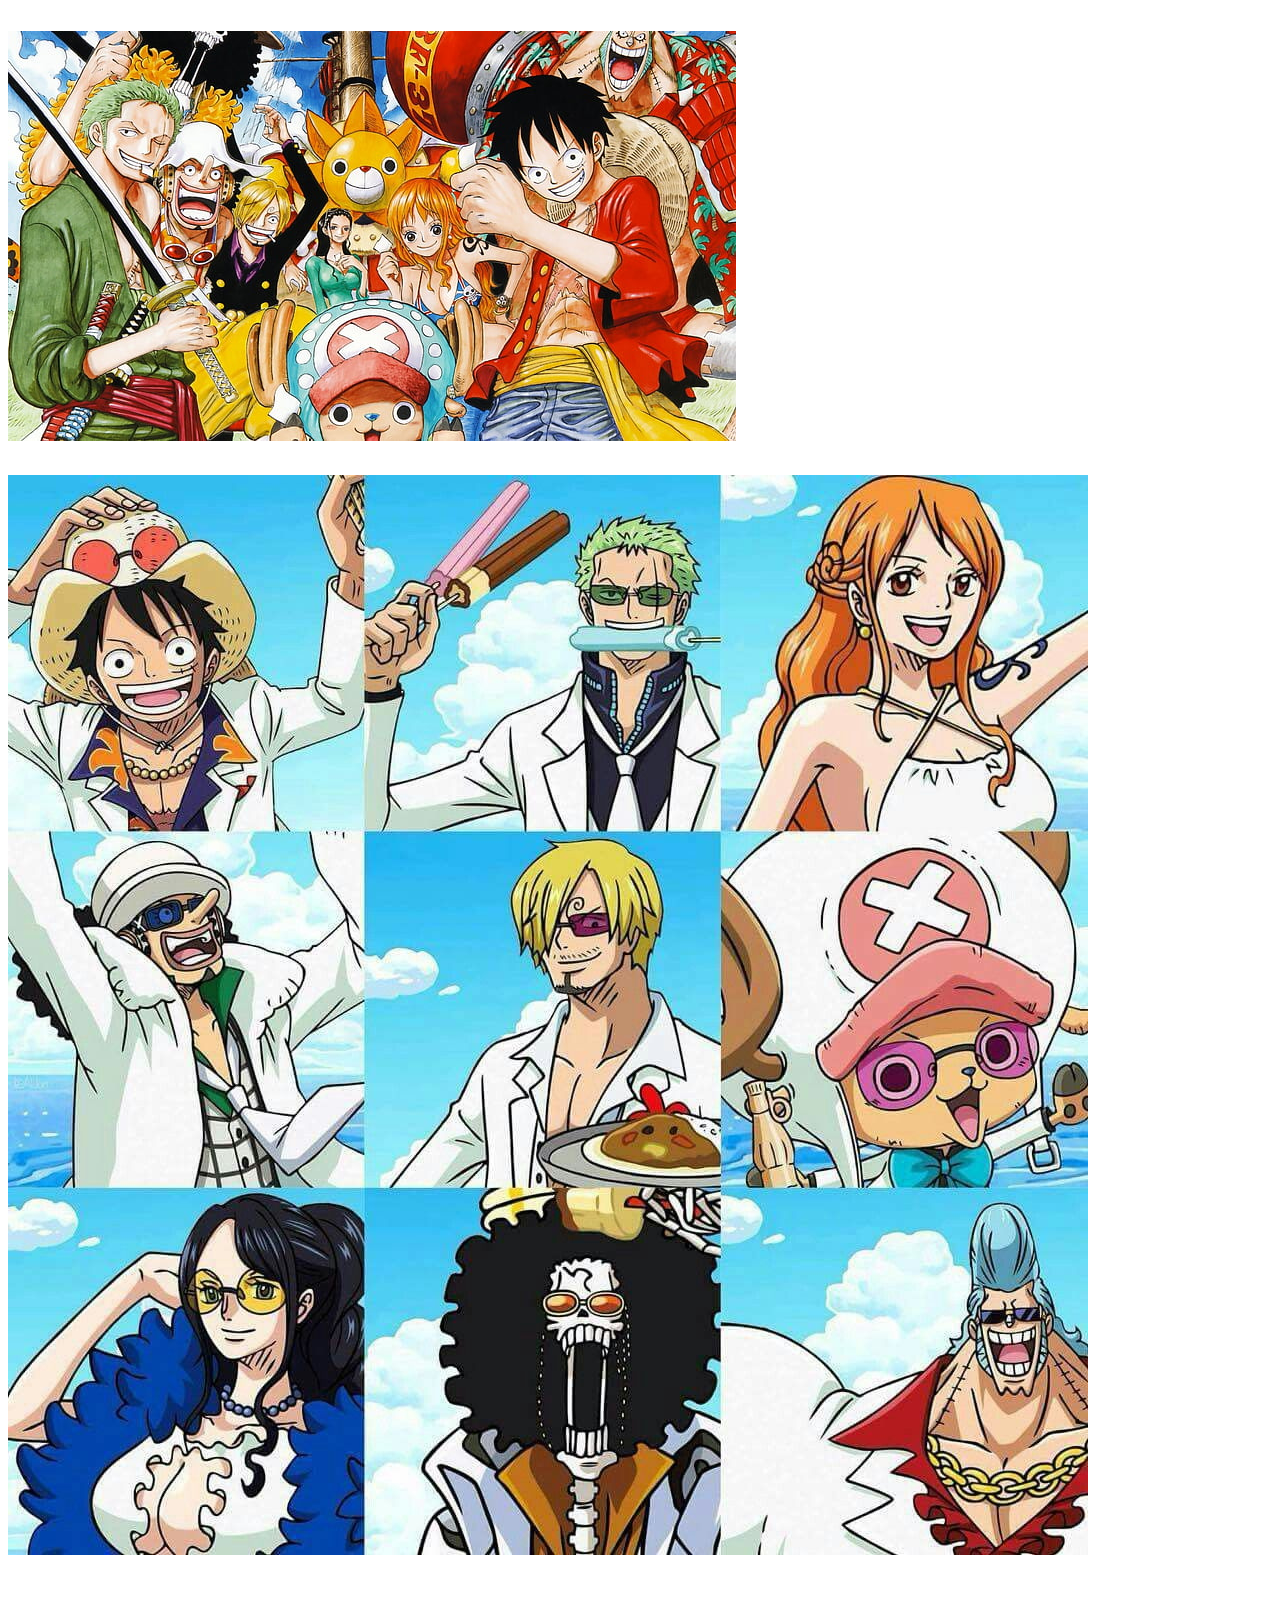
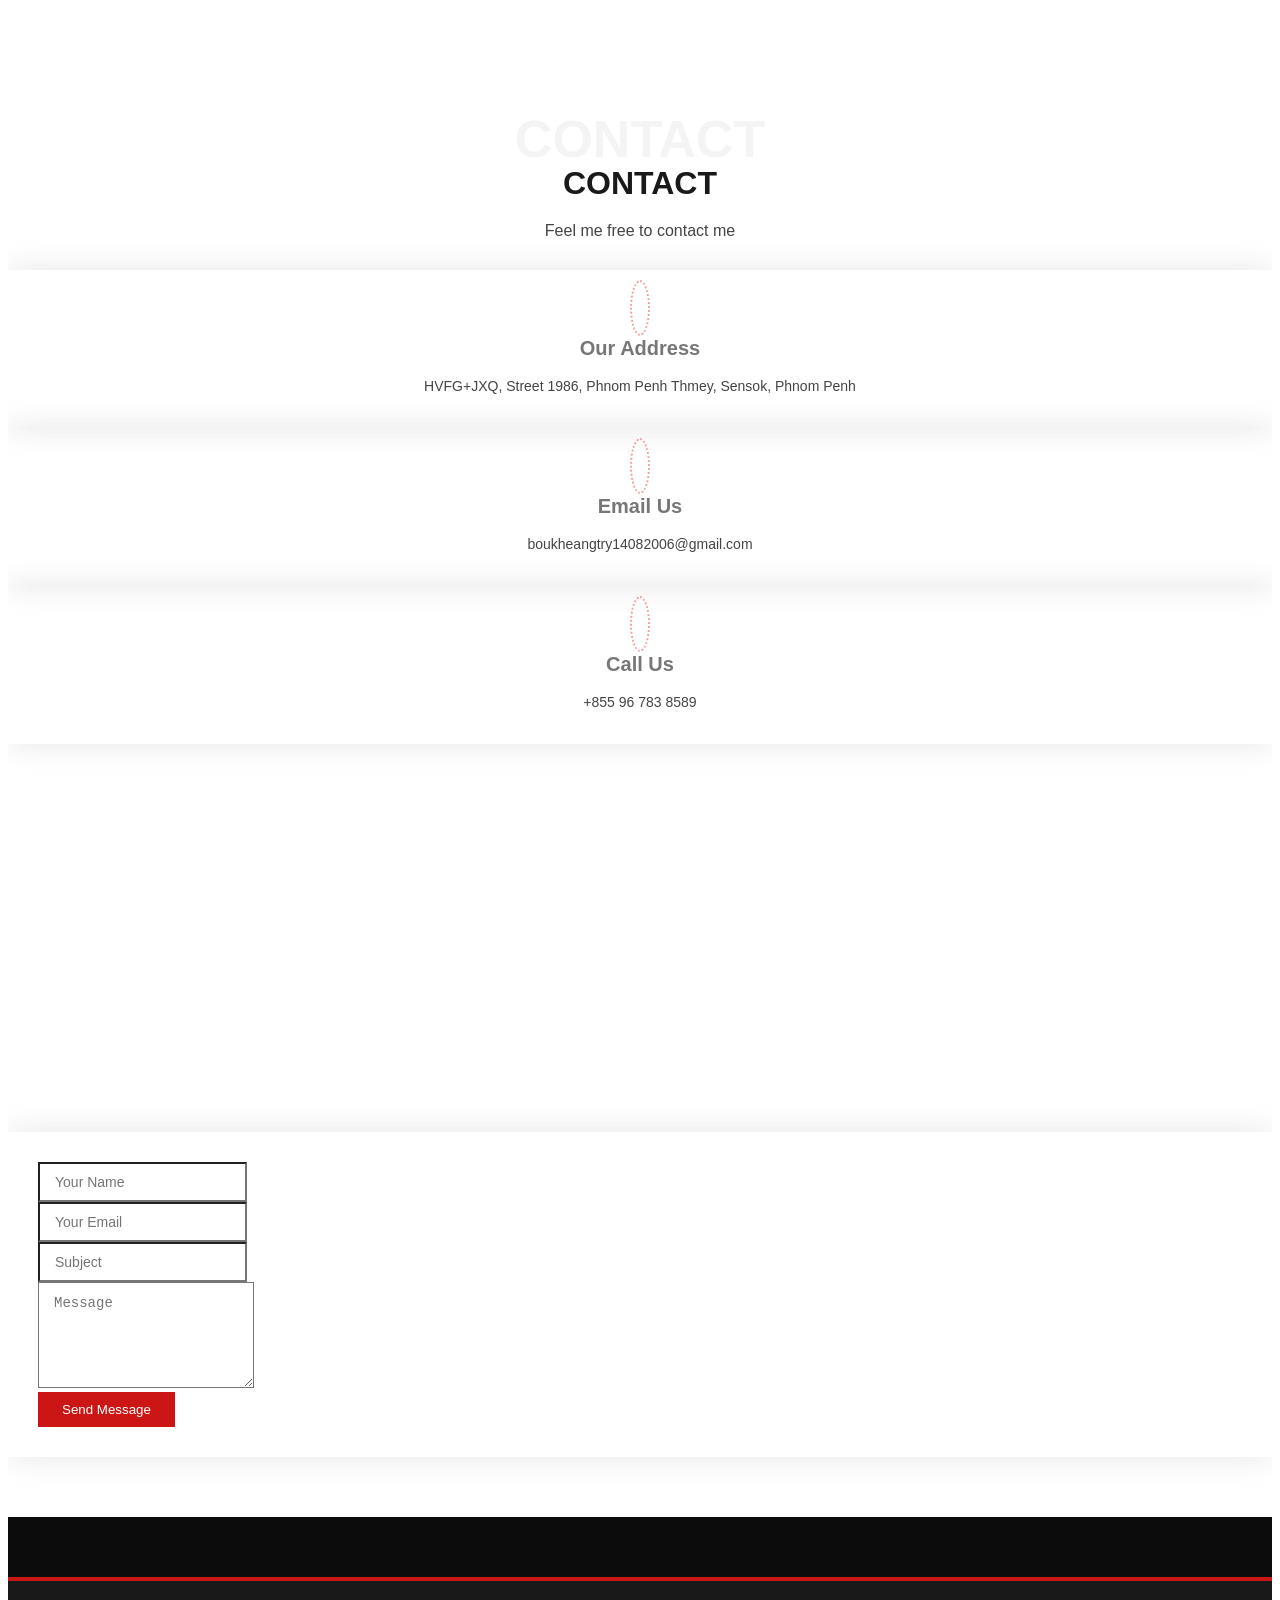
==== commit 4b0096cb: "New Update" ====
--- a/index.html
+++ b/index.html
@@ -5,9 +5,9 @@
   <meta charset="utf-8">
   <meta content="width=device-width, initial-scale=1.0" name="viewport">
 
-  <title>Website project</title>
-  <meta content="" name="description">
-  <meta content="" name="keywords">
+  <title>One Piece Fan Project</title>
+  <meta content="A responsive One Piece fan landing page showcasing the Straw Hat crew, popular story arcs, and contact details." name="description">
+  <meta content="One Piece, Straw Hat Pirates, fan site, responsive web page" name="keywords">
 
   <!-- Favicons -->
   <link href="assets/img/aupp.png" rel="icon">
@@ -24,16 +24,10 @@
   <link href="assets/vendor/glightbox/css/glightbox.min.css" rel="stylesheet">
   <link href="assets/vendor/swiper/swiper-bundle.min.css" rel="stylesheet">
 
-  <!-- Template Main CSS File -->
+
   <link href="assets/css/style.css" rel="stylesheet">
 
-  <!-- =======================================================
-  * Template Name: Day
-  * Updated: Mar 13 2024 with Bootstrap v5.3.3
-  * Template URL: https://bootstrapmade.com/day-multipurpose-html-template-for-free/
-  * Author: BootstrapMade.com
-  * License: https://bootstrapmade.com/license/
-  ======================================================== -->
+ 
 </head>
 
 <body>
@@ -48,7 +42,7 @@
       <div class="social-links d-none d-md-block">
         <a href="https://t.me/spidermankiller" class="telegram"><i class="bi bi-telegram"></i></a>
         <a href="https://www.facebook.com/supersentai.gokaiger" class="facebook"><i class="bi bi-facebook"></i></a>
-        <a href="https://www.linkedin.com/in/try-boukheang-74a8042b8/" class="linkedin"><i class="bi bi-linkedin"></i></i></a>
+        <a href="https://www.linkedin.com/in/try-boukheang-74a8042b8/" class="linkedin" aria-label="LinkedIn"><i class="bi bi-linkedin"></i></a>
       </div>
     </div>
   </section>
@@ -88,7 +82,7 @@
           </li>
           <li><a class="nav-link scrollto" href="#contact">Contact</a></li>
         </ul>
-        <i class="bi bi-list mobile-nav-toggle"></i>
+        <i class="bi bi-list mobile-nav-toggle" aria-label="Toggle navigation"></i>
       </nav><!-- .navbar -->
 
     </div>
@@ -343,11 +337,11 @@
           </div>
 
           <div class="col-lg-4 col-md-6 portfolio-item filter-web">
-            <img src="assets/img/5.jpg" class="img-fluid" alt="">
+            <img src="assets/img/5.jpg" class="img-fluid" alt="Forever arc image">
             <div class="portfolio-info">
               <h4>Forever</h4>
               <p>Forever</p>
-              <a href="assets/img/5.jpg data-gallery="portfolioGallery" class="portfolio-lightbox preview-link" title="Web 2"><i class="bx bx-plus"></i></a>
+              <a href="assets/img/5.jpg" data-gallery="portfolioGallery" class="portfolio-lightbox preview-link" title="Web 2"><i class="bx bx-plus"></i></a>
               <a href="portfolio-details.html" class="details-link" title="More Details"><i class="bx bx-link"></i></a>
             </div>
           </div>
@@ -439,7 +433,7 @@
         <div class="row" data-aos="fade-up">
 
           <div class="col-lg-6 ">
-            <iframe class="mb-4 mb-lg-0" src="https://www.google.com/maps/embed?pb=!1m18!1m12!1m3!1d3908.6896230636166!2d104.87490127505369!3d11.574093588627308!2m3!1f0!2f0!3f0!3m2!1i1024!2i768!4f13.1!3m3!1m2!1s0x31095191218d6919%3A0x52cccb74a8abdd6c!2sInternational%20University!5e0!3m2!1sen!2skh!4v1710518506370!5m2!1sen!2skh"rameborder="0" style="border:0; width: 100%; height: 384px;" allowfullscreen ></iframe>
+            <iframe class="mb-4 mb-lg-0" src="https://www.google.com/maps/embed?pb=!1m18!1m12!1m3!1d3908.6896230636166!2d104.87490127505369!3d11.574093588627308!2m3!1f0!2f0!3f0!3m2!1i1024!2i768!4f13.1!3m3!1m2!1s0x31095191218d6919%3A0x52cccb74a8abdd6c!2sInternational%20University!5e0!3m2!1sen!2skh!4v1710518506370!5m2!1sen!2skh" frameborder="0" style="border:0; width: 100%; height: 384px;" allowfullscreen loading="lazy"></iframe>
           </div>
 
           <div class="col-lg-6">
--- a/assets/css/style.css
+++ b/assets/css/style.css
@@ -0,0 +1,1435 @@
+/**
+* Template Name: Day
+* Updated: Mar 13 2024 with Bootstrap v5.3.3
+* Template URL: https://bootstrapmade.com/day-multipurpose-html-template-for-free/
+* Author: BootstrapMade.com
+* License: https://bootstrapmade.com/license/
+*/
+
+/*--------------------------------------------------------------
+# General
+--------------------------------------------------------------*/
+body {
+  font-family: "Open Sans", sans-serif;
+  color: #444444;
+}
+
+a {
+  color: #cc1616;
+  text-decoration: none;
+}
+
+a:hover {
+  color: #e82d2d;
+  text-decoration: none;
+}
+
+h1,
+h2,
+h3,
+h4,
+h5,
+h6 {
+  font-family: "Raleway", sans-serif;
+}
+
+/*--------------------------------------------------------------
+# Back to top button
+--------------------------------------------------------------*/
+.back-to-top {
+  position: fixed;
+  visibility: hidden;
+  opacity: 0;
+  right: 15px;
+  bottom: 15px;
+  z-index: 996;
+  background: #cc1616;
+  width: 40px;
+  height: 40px;
+  transition: all 0.4s;
+}
+
+.back-to-top i {
+  font-size: 28px;
+  color: #fff;
+  line-height: 0;
+}
+
+.back-to-top:hover {
+  background: #e72323;
+  color: #fff;
+}
+
+.back-to-top.active {
+  visibility: visible;
+  opacity: 1;
+}
+
+/*--------------------------------------------------------------
+# Preloader
+--------------------------------------------------------------*/
+#preloader {
+  position: fixed;
+  top: 0;
+  left: 0;
+  right: 0;
+  bottom: 0;
+  z-index: 9999;
+  overflow: hidden;
+  background: #fff;
+}
+
+#preloader:before {
+  content: "";
+  position: fixed;
+  top: calc(50% - 30px);
+  left: calc(50% - 30px);
+  border: 6px solid #cc1616;
+  border-top-color: #efefef;
+  border-radius: 50%;
+  width: 60px;
+  height: 60px;
+  animation: animate-preloader 1s linear infinite;
+}
+
+@keyframes animate-preloader {
+  0% {
+    transform: rotate(0deg);
+  }
+
+  100% {
+    transform: rotate(360deg);
+  }
+}
+
+/*--------------------------------------------------------------
+# Disable aos animation delay on mobile devices
+--------------------------------------------------------------*/
+@media screen and (max-width: 768px) {
+  [data-aos-delay] {
+    transition-delay: 0 !important;
+  }
+}
+
+/*--------------------------------------------------------------
+# Top Bar
+--------------------------------------------------------------*/
+#topbar {
+  background: #191919;
+  font-size: 15px;
+  height: 40px;
+  padding: 0;
+  color: rgba(255, 255, 255, 0.6);
+}
+
+#topbar .contact-info a {
+  line-height: 0;
+  color: rgba(255, 255, 255, 0.6);
+  transition: 0.3s;
+}
+
+#topbar .contact-info a:hover {
+  color: #fff;
+}
+
+#topbar .contact-info i {
+  color: #cc1616;
+  line-height: 0;
+  margin-right: 5px;
+}
+
+#topbar .contact-info .phone-icon {
+  margin-left: 15px;
+}
+
+#topbar .social-links a {
+  color: rgba(255, 255, 255, 0.6);
+  padding: 4px 12px;
+  display: inline-block;
+  line-height: 1px;
+  transition: 0.3s;
+}
+
+#topbar .social-links a:hover {
+  color: #fff;
+}
+
+/*--------------------------------------------------------------
+# Header
+--------------------------------------------------------------*/
+#header {
+  background: rgba(25, 25, 25, 0.95);
+  transition: all 0.5s;
+  z-index: 997;
+  height: 70px;
+}
+
+#header.fixed-top {
+  background: #191919;
+}
+
+#header .logo {
+  font-size: 30px;
+  margin: 0;
+  padding: 0;
+  line-height: 1;
+  font-weight: 700;
+  letter-spacing: 2px;
+  text-transform: uppercase;
+}
+
+#header .logo a {
+  color: #fff;
+}
+
+#header .logo img {
+  max-height: 40px;
+}
+
+.scrolled-offset {
+  margin-top: 70px;
+}
+
+/*--------------------------------------------------------------
+# Navigation Menu
+--------------------------------------------------------------*/
+/**
+* Desktop Navigation 
+*/
+.navbar {
+  padding: 0;
+}
+
+.navbar ul {
+  margin: 0;
+  padding: 0;
+  display: flex;
+  list-style: none;
+  align-items: center;
+}
+
+.navbar li {
+  position: relative;
+}
+
+.navbar>ul>li {
+  margin-left: 5px;
+}
+
+.navbar a,
+.navbar a:focus {
+  display: flex;
+  align-items: center;
+  justify-content: space-between;
+  padding: 25px 15px 24px 15px;
+  font-size: 14px;
+  color: #fff;
+  white-space: nowrap;
+  transition: 0.3s;
+}
+
+.navbar a i,
+.navbar a:focus i {
+  font-size: 12px;
+  line-height: 0;
+  margin-left: 5px;
+}
+
+.navbar a:hover,
+.navbar .active,
+.navbar .active:focus,
+.navbar li:hover>a {
+  background: #cc1616;
+}
+
+.navbar .dropdown ul {
+  display: block;
+  position: absolute;
+  left: 0;
+  top: calc(100% + 30px);
+  margin: 0;
+  padding: 10px 0;
+  z-index: 99;
+  opacity: 0;
+  visibility: hidden;
+  background: #fff;
+  box-shadow: 0px 0px 30px rgba(127, 137, 161, 0.25);
+  transition: 0.3s;
+}
+
+.navbar .dropdown ul li {
+  min-width: 200px;
+}
+
+.navbar .dropdown ul a {
+  padding: 10px 20px;
+  color: #191919;
+}
+
+.navbar .dropdown ul a i {
+  font-size: 12px;
+}
+
+.navbar .dropdown ul a:hover,
+.navbar .dropdown ul .active:hover,
+.navbar .dropdown ul li:hover>a {
+  color: #fff;
+}
+
+.navbar .dropdown:hover>ul {
+  opacity: 1;
+  top: 100%;
+  visibility: visible;
+}
+
+.navbar .dropdown .dropdown ul {
+  top: 0;
+  left: calc(100% - 30px);
+  visibility: hidden;
+}
+
+.navbar .dropdown .dropdown:hover>ul {
+  opacity: 1;
+  top: 0;
+  left: 100%;
+  visibility: visible;
+}
+
+@media (max-width: 1366px) {
+  .navbar .dropdown .dropdown ul {
+    left: -90%;
+  }
+
+  .navbar .dropdown .dropdown:hover>ul {
+    left: -100%;
+  }
+}
+
+/**
+* Mobile Navigation 
+*/
+.mobile-nav-toggle {
+  color: #fff;
+  font-size: 28px;
+  cursor: pointer;
+  display: none;
+  line-height: 0;
+  transition: 0.5s;
+}
+
+.mobile-nav-toggle.bi-x {
+  color: #cc1616;
+}
+
+@media (max-width: 991px) {
+  .mobile-nav-toggle {
+    display: block;
+  }
+
+  .navbar ul {
+    display: none;
+  }
+}
+
+.navbar-mobile {
+  position: fixed;
+  overflow: hidden;
+  top: 0;
+  right: 0;
+  left: 0;
+  bottom: 0;
+  background: rgba(0, 0, 0, 0.9);
+  transition: 0.3s;
+  z-index: 999;
+}
+
+.navbar-mobile .mobile-nav-toggle {
+  position: absolute;
+  top: 15px;
+  right: 15px;
+}
+
+.navbar-mobile ul {
+  display: block;
+  position: absolute;
+  top: 55px;
+  right: 15px;
+  bottom: 15px;
+  left: 15px;
+  padding: 10px 0;
+  background-color: #fff;
+  overflow-y: auto;
+  transition: 0.3s;
+}
+
+.navbar-mobile a,
+.navbar-mobile a:focus {
+  padding: 10px 20px;
+  font-size: 15px;
+  color: #191919;
+}
+
+.navbar-mobile a:hover,
+.navbar-mobile .active,
+.navbar-mobile li:hover>a {
+  color: #cc1616;
+  background: none;
+}
+
+.navbar-mobile .getstarted,
+.navbar-mobile .getstarted:focus {
+  margin: 15px;
+}
+
+.navbar-mobile .dropdown ul {
+  position: static;
+  display: none;
+  margin: 10px 20px;
+  padding: 10px 0;
+  z-index: 99;
+  opacity: 1;
+  visibility: visible;
+  background: #fff;
+  box-shadow: 0px 0px 30px rgba(127, 137, 161, 0.25);
+}
+
+.navbar-mobile .dropdown ul li {
+  min-width: 200px;
+}
+
+.navbar-mobile .dropdown ul a {
+  padding: 10px 20px;
+}
+
+.navbar-mobile .dropdown ul a i {
+  font-size: 12px;
+}
+
+.navbar-mobile .dropdown ul a:hover,
+.navbar-mobile .dropdown ul .active:hover,
+.navbar-mobile .dropdown ul li:hover>a {
+  color: #cc1616;
+}
+
+.navbar-mobile .dropdown>.dropdown-active {
+  display: block;
+}
+
+/*--------------------------------------------------------------
+# Hero Section
+--------------------------------------------------------------*/
+#hero {
+  width: 100%;
+  height: calc(100vh - 110px);
+  background: url("../img/hero-bg.jpg") top center;
+  background-size: cover;
+  position: relative;
+}
+
+#hero:before {
+  content: "";
+  background: rgba(0, 0, 0, 0.5);
+  position: absolute;
+  bottom: 0;
+  top: 0;
+  left: 0;
+  right: 0;
+}
+
+#hero h1 {
+  margin: 0 0 10px 0;
+  font-size: 48px;
+  font-weight: 700;
+  line-height: 56px;
+  text-transform: uppercase;
+  color: #fff;
+}
+
+#hero h2 {
+  color: #eee;
+  margin-bottom: 30px;
+  font-size: 24px;
+}
+
+#hero .btn-get-started {
+  font-family: "Raleway", sans-serif;
+  text-transform: uppercase;
+  font-weight: 500;
+  font-size: 14px;
+  letter-spacing: 0.5px;
+  display: inline-block;
+  padding: 10px 28px;
+  transition: 0.5s;
+  border: 2px solid #fff;
+  color: #fff;
+}
+
+#hero .btn-get-started:hover {
+  background: #cc1616;
+  border-color: #cc1616;
+}
+
+@media (min-width: 1024px) {
+  #hero {
+    background-attachment: fixed;
+  }
+}
+
+@media (max-width: 768px) {
+  #hero {
+    text-align: center;
+  }
+
+  #hero .container {
+    padding-top: 40px;
+  }
+
+  #hero h1 {
+    font-size: 28px;
+    line-height: 36px;
+  }
+
+  #hero h2 {
+    font-size: 18px;
+    line-height: 24px;
+    margin-bottom: 30px;
+  }
+}
+
+/*--------------------------------------------------------------
+# Sections General
+--------------------------------------------------------------*/
+section {
+  padding: 60px 0;
+  overflow: hidden;
+}
+
+.section-title {
+  text-align: center;
+  padding: 30px 0;
+  position: relative;
+}
+
+.section-title h2 {
+  font-size: 32px;
+  font-weight: 700;
+  text-transform: uppercase;
+  margin-bottom: 20px;
+  padding-bottom: 0;
+  color: #191919;
+  position: relative;
+  z-index: 2;
+}
+
+.section-title span {
+  position: absolute;
+  top: 30px;
+  color: #f4f4f4;
+  left: 0;
+  right: 0;
+  z-index: 1;
+  font-weight: 700;
+  font-size: 52px;
+  text-transform: uppercase;
+  line-height: 0;
+}
+
+.section-title p {
+  margin-bottom: 0;
+  position: relative;
+  z-index: 2;
+}
+
+@media (max-width: 575px) {
+  .section-title h2 {
+    font-size: 28px;
+    margin-bottom: 15px;
+  }
+
+  .section-title span {
+    font-size: 38px;
+  }
+}
+
+/*--------------------------------------------------------------
+# About
+--------------------------------------------------------------*/
+.about .content h3 {
+  font-weight: 600;
+  font-size: 26px;
+}
+
+.about .content ul {
+  list-style: none;
+  padding: 0;
+}
+
+.about .content ul li {
+  padding-bottom: 10px;
+}
+
+.about .content ul i {
+  font-size: 20px;
+  padding-right: 4px;
+  color: #cc1616;
+}
+
+.about .content p:last-child {
+  margin-bottom: 0;
+}
+
+/*--------------------------------------------------------------
+# Why Us
+--------------------------------------------------------------*/
+.why-us {
+  padding-top: 10px;
+}
+
+.why-us .box {
+  padding: 50px 30px;
+  box-shadow: 0px 2px 15px rgba(0, 0, 0, 0.1);
+  transition: all ease-in-out 0.3s;
+}
+
+.why-us .box span {
+  display: block;
+  font-size: 28px;
+  font-weight: 700;
+  color: #ed5b5b;
+}
+
+.why-us .box h4 {
+  font-size: 24px;
+  font-weight: 600;
+  padding: 0;
+  margin: 20px 0;
+  color: #191919;
+}
+
+.why-us .box p {
+  color: #aaaaaa;
+  font-size: 15px;
+  margin: 0;
+  padding: 0;
+}
+
+.why-us .box:hover {
+  background: #cc1616;
+  padding: 30px 30px 70px 30px;
+  box-shadow: 10px 15px 30px rgba(0, 0, 0, 0.18);
+}
+
+.why-us .box:hover span,
+.why-us .box:hover h4,
+.why-us .box:hover p {
+  color: #fff;
+}
+
+/*--------------------------------------------------------------
+# Clients
+--------------------------------------------------------------*/
+.clients {
+  background: #f2f2f2;
+  padding: 15px 0;
+  text-align: center;
+}
+
+.clients img {
+  width: 50%;
+  filter: grayscale(100);
+  transition: all 0.4s ease-in-out;
+  display: inline-block;
+  padding: 15px 0;
+}
+
+.clients img:hover {
+  filter: none;
+  transform: scale(1.2);
+}
+
+@media (max-width: 768px) {
+  .clients img {
+    width: 40%;
+  }
+}
+
+/*--------------------------------------------------------------
+# Services
+--------------------------------------------------------------*/
+.services .icon-box {
+  text-align: center;
+  padding: 80px 20px;
+  transition: all ease-in-out 0.3s;
+  box-shadow: 0px 2px 15px rgba(0, 0, 0, 0.1);
+}
+
+.services .icon-box .icon {
+  margin: 0 auto;
+  width: 64px;
+  height: 64px;
+  background: #cc1616;
+  transition: all 0.3s ease-out 0s;
+  display: flex;
+  align-items: center;
+  justify-content: center;
+  margin-bottom: 20px;
+  transform-style: preserve-3d;
+  position: relative;
+  z-index: 2;
+}
+
+.services .icon-box .icon i {
+  color: #fff;
+  font-size: 28px;
+  transition: ease-in-out 0.3s;
+}
+
+.services .icon-box .icon::before {
+  position: absolute;
+  content: "";
+  left: -8px;
+  top: -8px;
+  height: 100%;
+  width: 100%;
+  background: rgba(204, 22, 22, 0.15);
+  transition: all 0.3s ease-out 0s;
+  transform: translateZ(-1px);
+  z-index: -1;
+}
+
+.services .icon-box h4 {
+  font-weight: 700;
+  margin-bottom: 15px;
+  font-size: 24px;
+}
+
+.services .icon-box h4 a {
+  color: #191919;
+}
+
+.services .icon-box p {
+  line-height: 24px;
+  font-size: 14px;
+  margin-bottom: 0;
+}
+
+.services .icon-box:hover {
+  background: #cc1616;
+  border-color: #cc1616;
+  padding: 70px 20px 90px 20px;
+}
+
+.services .icon-box:hover .icon {
+  background: #fff;
+}
+
+.services .icon-box:hover .icon i {
+  color: #cc1616;
+}
+
+.services .icon-box:hover .icon::before {
+  background: rgba(255, 255, 255, 0.3);
+}
+
+.services .icon-box:hover h4 a,
+.services .icon-box:hover p {
+  color: #fff;
+}
+
+/*--------------------------------------------------------------
+# Cta
+--------------------------------------------------------------*/
+.cta {
+  background: linear-gradient(rgba(2, 2, 2, 0.5), rgba(0, 0, 0, 0.5)), url("../img/cta-bg.jpg") fixed center center;
+  background-size: cover;
+  padding: 120px 0;
+}
+
+.cta h3 {
+  color: #fff;
+  font-size: 28px;
+  font-weight: 700;
+}
+
+.cta p {
+  color: #fff;
+}
+
+.cta .cta-btn {
+  font-family: "Raleway", sans-serif;
+  text-transform: uppercase;
+  font-weight: 500;
+  font-size: 14px;
+  letter-spacing: 1px;
+  display: inline-block;
+  padding: 10px 28px;
+  transition: 0.5s;
+  margin-top: 10px;
+  border: 2px solid #fff;
+  color: #fff;
+}
+
+.cta .cta-btn:hover {
+  background: #cc1616;
+  border: 2px solid #cc1616;
+}
+
+/*--------------------------------------------------------------
+# Portfolio
+--------------------------------------------------------------*/
+.portfolio #portfolio-flters {
+  padding: 0;
+  margin: 0 auto 25px auto;
+  list-style: none;
+  text-align: center;
+  border-radius: 50px;
+}
+
+.portfolio #portfolio-flters li {
+  cursor: pointer;
+  display: inline-block;
+  padding: 10px 15px;
+  font-size: 15px;
+  font-weight: 500;
+  line-height: 1;
+  text-transform: uppercase;
+  color: #444444;
+  margin-bottom: 5px;
+  transition: all 0.3s ease-in-out;
+  font-family: "Poppins", sans-serif;
+}
+
+.portfolio #portfolio-flters li:hover,
+.portfolio #portfolio-flters li.filter-active {
+  color: #e82d2d;
+}
+
+.portfolio #portfolio-flters li:last-child {
+  margin-right: 0;
+}
+
+.portfolio .portfolio-item {
+  margin-bottom: 30px;
+}
+
+.portfolio .portfolio-item .portfolio-info {
+  opacity: 0;
+  position: absolute;
+  left: 30px;
+  right: 30px;
+  bottom: 0;
+  z-index: 3;
+  transition: all ease-in-out 0.3s;
+  background: rgba(255, 255, 255, 0.9);
+  padding: 15px;
+}
+
+.portfolio .portfolio-item .portfolio-info h4 {
+  font-size: 18px;
+  color: #fff;
+  font-weight: 600;
+  color: #191919;
+}
+
+.portfolio .portfolio-item .portfolio-info p {
+  color: #4c4c4c;
+  font-size: 14px;
+  margin-bottom: 0;
+}
+
+.portfolio .portfolio-item .portfolio-info .preview-link,
+.portfolio .portfolio-item .portfolio-info .details-link {
+  position: absolute;
+  right: 40px;
+  font-size: 24px;
+  top: calc(50% - 18px);
+  color: #333333;
+}
+
+.portfolio .portfolio-item .portfolio-info .preview-link:hover,
+.portfolio .portfolio-item .portfolio-info .details-link:hover {
+  color: #cc1616;
+}
+
+.portfolio .portfolio-item .portfolio-info .details-link {
+  right: 10px;
+}
+
+.portfolio .portfolio-item .portfolio-links {
+  opacity: 0;
+  left: 0;
+  right: 0;
+  text-align: center;
+  z-index: 3;
+  position: absolute;
+  transition: all ease-in-out 0.3s;
+}
+
+.portfolio .portfolio-item .portfolio-links a {
+  color: #fff;
+  margin: 0 2px;
+  font-size: 28px;
+  display: inline-block;
+  transition: 0.3s;
+}
+
+.portfolio .portfolio-item .portfolio-links a:hover {
+  color: #e82d2d;
+}
+
+.portfolio .portfolio-item:hover .portfolio-info {
+  opacity: 1;
+  bottom: 20px;
+}
+
+/*--------------------------------------------------------------
+# Portfolio Details
+--------------------------------------------------------------*/
+.portfolio-details {
+  padding-top: 40px;
+}
+
+.portfolio-details .portfolio-details-slider img {
+  width: 100%;
+}
+
+.portfolio-details .portfolio-details-slider .swiper-pagination {
+  margin-top: 20px;
+  position: relative;
+}
+
+.portfolio-details .portfolio-details-slider .swiper-pagination .swiper-pagination-bullet {
+  width: 12px;
+  height: 12px;
+  background-color: #fff;
+  opacity: 1;
+  border: 1px solid #cc1616;
+}
+
+.portfolio-details .portfolio-details-slider .swiper-pagination .swiper-pagination-bullet-active {
+  background-color: #cc1616;
+}
+
+.portfolio-details .portfolio-info {
+  padding: 30px;
+  box-shadow: 0px 0 30px rgba(25, 25, 25, 0.08);
+}
+
+.portfolio-details .portfolio-info h3 {
+  font-size: 22px;
+  font-weight: 700;
+  margin-bottom: 20px;
+  padding-bottom: 20px;
+  border-bottom: 1px solid #eee;
+}
+
+.portfolio-details .portfolio-info ul {
+  list-style: none;
+  padding: 0;
+  font-size: 15px;
+}
+
+.portfolio-details .portfolio-info ul li+li {
+  margin-top: 10px;
+}
+
+.portfolio-details .portfolio-description {
+  padding-top: 30px;
+}
+
+.portfolio-details .portfolio-description h2 {
+  font-size: 26px;
+  font-weight: 700;
+  margin-bottom: 20px;
+}
+
+.portfolio-details .portfolio-description p {
+  padding: 0;
+}
+
+/*--------------------------------------------------------------
+# Pricing
+--------------------------------------------------------------*/
+.pricing .box {
+  padding: 20px;
+  background: #f9f9f9;
+  text-align: center;
+  border-radius: 8px;
+  position: relative;
+  overflow: hidden;
+}
+
+.pricing .box h3 {
+  font-weight: 400;
+  padding: 15px;
+  font-size: 18px;
+  text-transform: uppercase;
+  font-weight: 600;
+  color: #191919;
+}
+
+.pricing .box h4 {
+  font-size: 42px;
+  color: #cc1616;
+  font-weight: 500;
+  font-family: "Open Sans", sans-serif;
+  margin-bottom: 20px;
+}
+
+.pricing .box h4 sup {
+  font-size: 20px;
+  top: -15px;
+  left: -3px;
+}
+
+.pricing .box h4 span {
+  color: #bababa;
+  font-size: 16px;
+  font-weight: 300;
+}
+
+.pricing .box ul {
+  padding: 0;
+  list-style: none;
+  color: #191919;
+  text-align: center;
+  line-height: 20px;
+  font-size: 14px;
+}
+
+.pricing .box ul li {
+  padding-bottom: 16px;
+}
+
+.pricing .box ul i {
+  color: #cc1616;
+  font-size: 18px;
+  padding-right: 4px;
+}
+
+.pricing .box ul .na {
+  color: #ccc;
+  text-decoration: line-through;
+}
+
+.pricing .box .btn-wrap {
+  padding: 15px;
+  text-align: center;
+}
+
+.pricing .box .btn-buy {
+  background: #cc1616;
+  display: inline-block;
+  padding: 10px 40px;
+  color: #fff;
+  transition: none;
+  font-size: 14px;
+  font-weight: 400;
+  font-family: "Raleway", sans-serif;
+  font-weight: 600;
+  transition: 0.3s;
+}
+
+.pricing .box .btn-buy:hover {
+  background: #e82d2d;
+}
+
+.pricing .featured {
+  background: #cc1616;
+  box-shadow: none;
+  color: #fff;
+}
+
+.pricing .featured h3,
+.pricing .featured h4,
+.pricing .featured ul,
+.pricing .featured ul li,
+.pricing .featured ul .na {
+  color: #fff;
+}
+
+.pricing .featured h4 span {
+  color: rgba(255, 255, 255, 0.58);
+}
+
+.pricing .featured .btn-wrap {
+  padding: 15px;
+  text-align: center;
+}
+
+.pricing .featured .btn-buy {
+  background: rgba(255, 255, 255, 0.2);
+}
+
+.pricing .featured .btn-buy:hover {
+  background: #fff;
+  color: #cc1616;
+}
+
+/*--------------------------------------------------------------
+# Team
+--------------------------------------------------------------*/
+.team .member {
+  text-align: center;
+  margin-bottom: 20px;
+  box-shadow: 0px 0px 12px 0px rgba(0, 0, 0, 0.1);
+  padding: 30px 20px;
+  background: #fff;
+}
+
+.team .member img {
+  max-width: 60%;
+  border-radius: 50%;
+  margin: 0 0 30px 0;
+}
+
+.team .member h4 {
+  font-weight: 700;
+  margin-bottom: 2px;
+  font-size: 18px;
+}
+
+.team .member span {
+  font-style: italic;
+  display: block;
+  font-size: 13px;
+}
+
+.team .member p {
+  padding-top: 10px;
+  font-size: 14px;
+  font-style: italic;
+  color: #aaaaaa;
+}
+
+.team .member .social {
+  margin-top: 15px;
+}
+
+.team .member .social a {
+  color: #919191;
+  transition: 0.3s;
+}
+
+.team .member .social a:hover {
+  color: #cc1616;
+}
+
+.team .member .social i {
+  font-size: 18px;
+  margin: 0 2px;
+}
+
+/*--------------------------------------------------------------
+# Contact
+--------------------------------------------------------------*/
+.contact .info-box {
+  color: #444444;
+  text-align: center;
+  box-shadow: 0 0 30px rgba(214, 215, 216, 0.6);
+  padding: 20px 0 30px 0;
+}
+
+.contact .info-box i {
+  font-size: 32px;
+  color: #cc1616;
+  border-radius: 50%;
+  padding: 8px;
+  border: 2px dotted #f5a0a0;
+}
+
+.contact .info-box h3 {
+  font-size: 20px;
+  color: #777777;
+  font-weight: 700;
+  margin: 10px 0;
+}
+
+.contact .info-box p {
+  padding: 0;
+  line-height: 24px;
+  font-size: 14px;
+  margin-bottom: 0;
+}
+
+.contact .php-email-form {
+  box-shadow: 0 0 30px rgba(214, 215, 216, 0.6);
+  padding: 30px;
+}
+
+.contact .php-email-form .error-message {
+  display: none;
+  color: #fff;
+  background: #ed3c0d;
+  text-align: left;
+  padding: 15px;
+  font-weight: 600;
+}
+
+.contact .php-email-form .error-message br+br {
+  margin-top: 25px;
+}
+
+.contact .php-email-form .sent-message {
+  display: none;
+  color: #fff;
+  background: #18d26e;
+  text-align: center;
+  padding: 15px;
+  font-weight: 600;
+}
+
+.contact .php-email-form .loading {
+  display: none;
+  background: #fff;
+  text-align: center;
+  padding: 15px;
+}
+
+.contact .php-email-form .loading:before {
+  content: "";
+  display: inline-block;
+  border-radius: 50%;
+  width: 24px;
+  height: 24px;
+  margin: 0 10px -6px 0;
+  border: 3px solid #18d26e;
+  border-top-color: #eee;
+  animation: animate-loading 1s linear infinite;
+}
+
+.contact .php-email-form input,
+.contact .php-email-form textarea {
+  border-radius: 0;
+  box-shadow: none;
+  font-size: 14px;
+}
+
+.contact .php-email-form input::focus,
+.contact .php-email-form textarea::focus {
+  background-color: #cc1616;
+}
+
+.contact .php-email-form input {
+  padding: 10px 15px;
+}
+
+.contact .php-email-form textarea {
+  padding: 12px 15px;
+}
+
+.contact .php-email-form button[type=submit] {
+  background: #cc1616;
+  border: 0;
+  padding: 10px 24px;
+  color: #fff;
+  transition: 0.4s;
+}
+
+.contact .php-email-form button[type=submit]:hover {
+  background: #e82d2d;
+}
+
+@keyframes animate-loading {
+  0% {
+    transform: rotate(0deg);
+  }
+
+  100% {
+    transform: rotate(360deg);
+  }
+}
+
+/*--------------------------------------------------------------
+# Breadcrumbs
+--------------------------------------------------------------*/
+.breadcrumbs {
+  padding: 15px 0;
+  background: #efefef;
+}
+
+.breadcrumbs h2 {
+  font-size: 26px;
+  font-weight: 600;
+}
+
+.breadcrumbs ol {
+  display: flex;
+  flex-wrap: wrap;
+  list-style: none;
+  padding: 0 0 10px 0;
+  margin: 0;
+  font-size: 14px;
+}
+
+.breadcrumbs ol li+li {
+  padding-left: 10px;
+}
+
+.breadcrumbs ol li+li::before {
+  display: inline-block;
+  padding-right: 10px;
+  color: #333333;
+  content: "/";
+}
+
+/*--------------------------------------------------------------
+# Footer
+--------------------------------------------------------------*/
+#footer {
+  background: #0c0c0c;
+  padding: 0 0 30px 0;
+  color: #fff;
+  font-size: 14px;
+}
+
+#footer .footer-top {
+  padding: 60px 0 30px 0;
+}
+
+#footer .footer-top .footer-info {
+  margin-bottom: 15px;
+  background: #191919;
+  color: #fff;
+  border-top: 4px solid #cc1616;
+  text-align: center;
+  padding: 30px 20px;
+}
+
+#footer .footer-top .footer-info h3 {
+  font-size: 36px;
+  margin: 0 0 20px 0;
+  padding: 2px 0 2px 0;
+  line-height: 1;
+  font-weight: 700;
+}
+
+#footer .footer-top .footer-info p {
+  font-size: 14px;
+  line-height: 24px;
+  margin-bottom: 0;
+  font-family: "Raleway", sans-serif;
+}
+
+#footer .footer-top .social-links a {
+  font-size: 18px;
+  display: inline-block;
+  background: #262626;
+  color: #fff;
+  line-height: 1;
+  padding: 8px 0;
+  margin-right: 4px;
+  border-radius: 50%;
+  text-align: center;
+  width: 36px;
+  height: 36px;
+  transition: 0.3s;
+}
+
+#footer .footer-top .social-links a:hover {
+  background: #cc1616;
+  color: #fff;
+  text-decoration: none;
+}
+
+#footer .footer-top h4 {
+  font-size: 16px;
+  font-weight: 600;
+  color: #fff;
+  position: relative;
+  padding-bottom: 12px;
+}
+
+#footer .footer-top .footer-links {
+  margin-bottom: 30px;
+}
+
+#footer .footer-top .footer-links ul {
+  list-style: none;
+  padding: 0;
+  margin: 0;
+}
+
+#footer .footer-top .footer-links ul i {
+  padding-right: 2px;
+  color: #ed5b5b;
+  font-size: 18px;
+  line-height: 1;
+}
+
+#footer .footer-top .footer-links ul li {
+  padding: 10px 0;
+  display: flex;
+  align-items: center;
+}
+
+#footer .footer-top .footer-links ul li:first-child {
+  padding-top: 0;
+}
+
+#footer .footer-top .footer-links ul a {
+  color: #fff;
+  transition: 0.3s;
+  display: inline-block;
+  line-height: 1;
+}
+
+#footer .footer-top .footer-links ul a:hover {
+  color: #eb4444;
+}
+
+#footer .footer-top .footer-newsletter form {
+  margin-top: 30px;
+  background: #fff;
+  padding: 6px 10px;
+  position: relative;
+  border-radius: 4;
+}
+
+#footer .footer-top .footer-newsletter form input[type=email] {
+  border: 0;
+  padding: 4px;
+  width: calc(100% - 110px);
+}
+
+#footer .footer-top .footer-newsletter form input[type=submit] {
+  position: absolute;
+  top: 0;
+  right: 0;
+  bottom: 0;
+  border: 0;
+  background: none;
+  font-size: 16px;
+  padding: 0 20px;
+  background: #cc1616;
+  color: #fff;
+  transition: 0.3s;
+  border-radius: 4;
+}
+
+#footer .footer-top .footer-newsletter form input[type=submit]:hover {
+  background: #e82d2d;
+}
+
+#footer .copyright {
+  border-top: 1px solid #262626;
+  text-align: center;
+  padding-top: 30px;
+}
+
+#footer .credits {
+  padding-top: 5px;
+  text-align: center;
+  font-size: 13px;
+  color: #fff;
+}
+
+#footer .credits a {
+  color: #e82d2d;
+}
+
+@media (max-width: 575px) {
+  #footer .footer-top .footer-info {
+    margin: -20px 0 30px 0;
+  }
+}
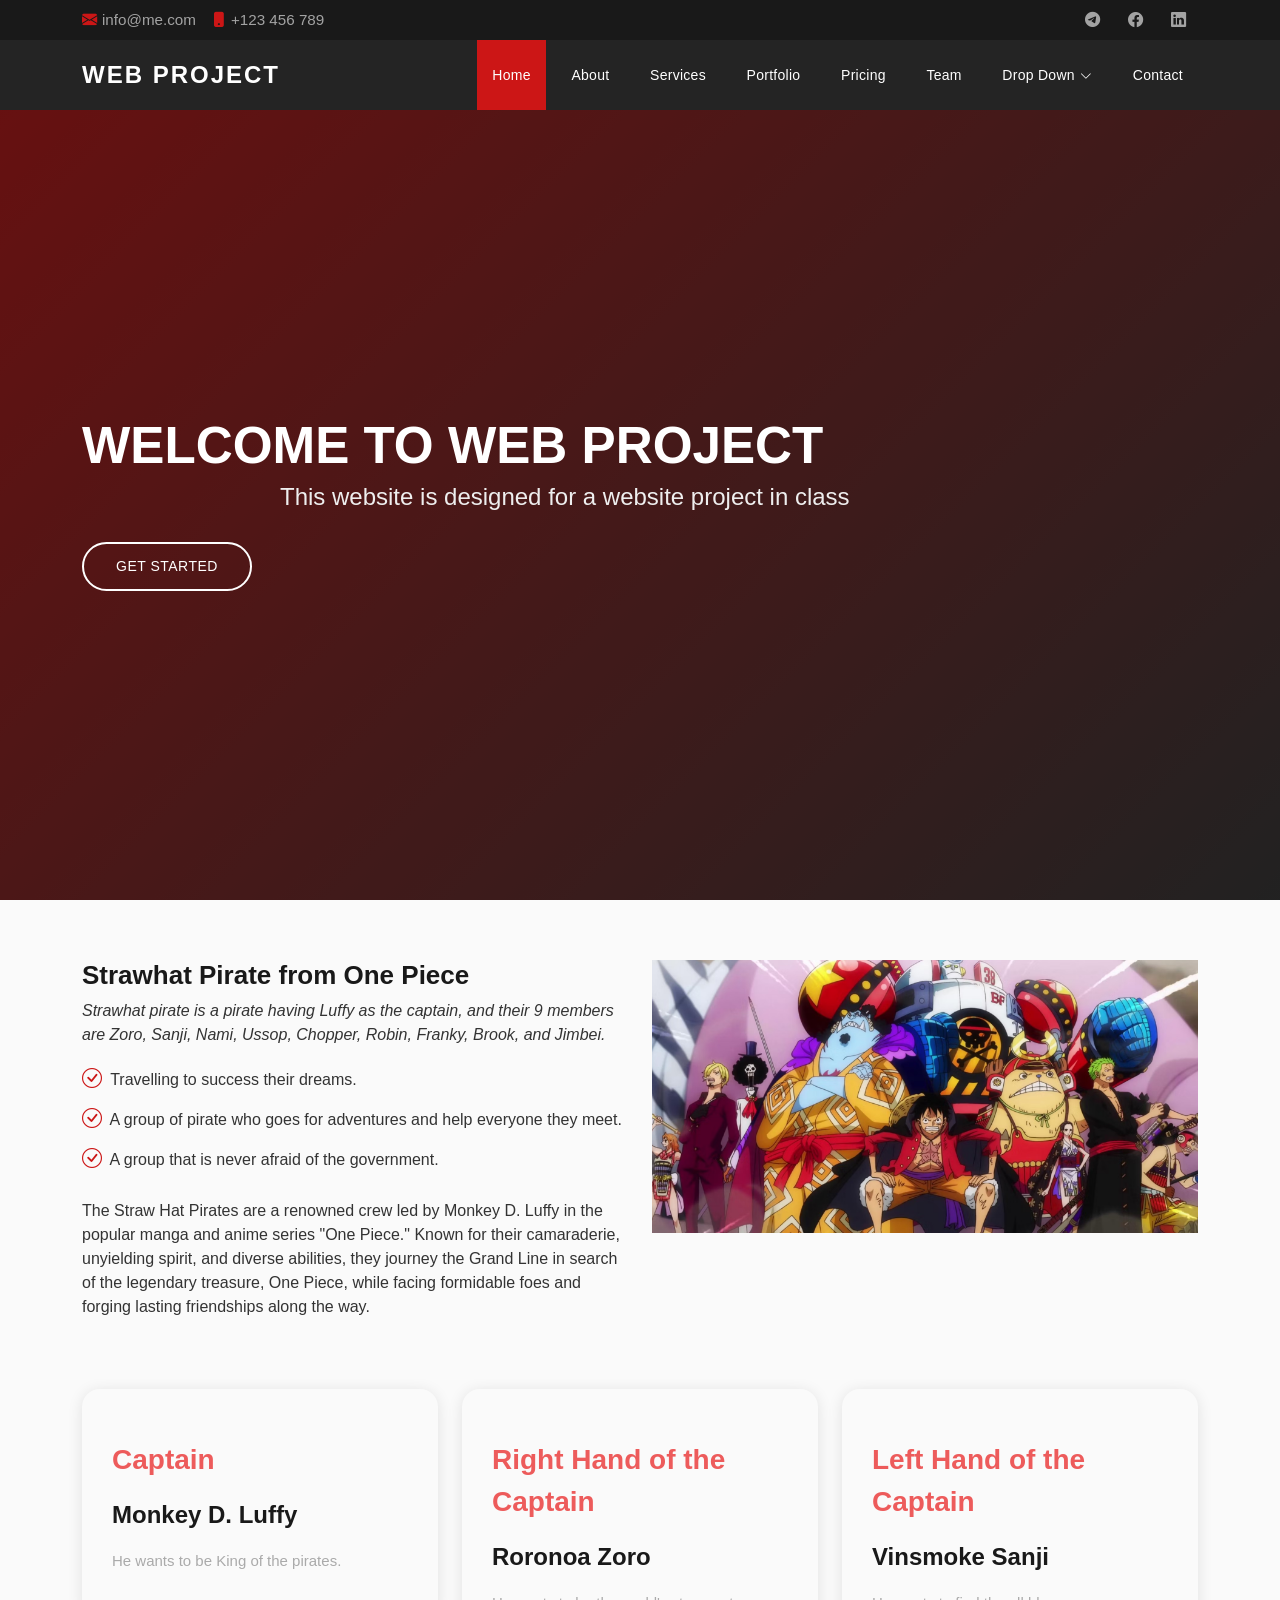
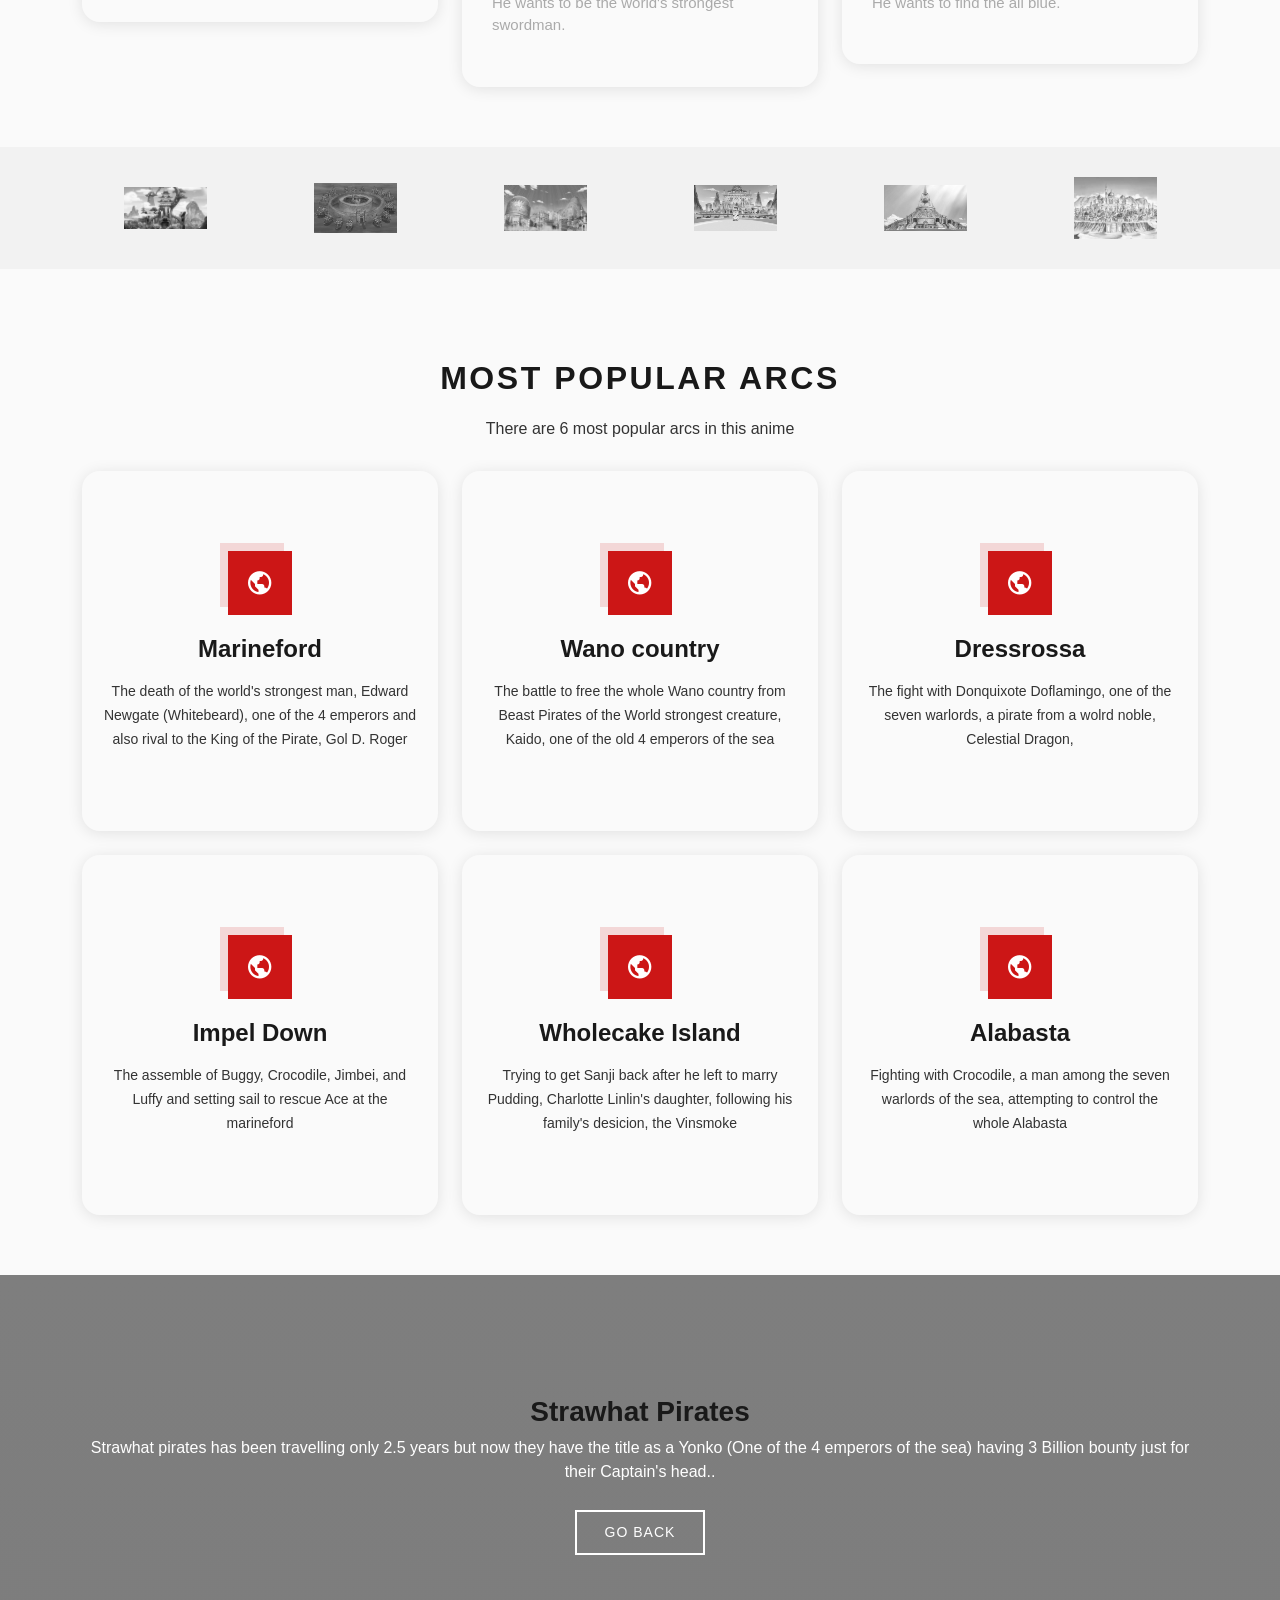
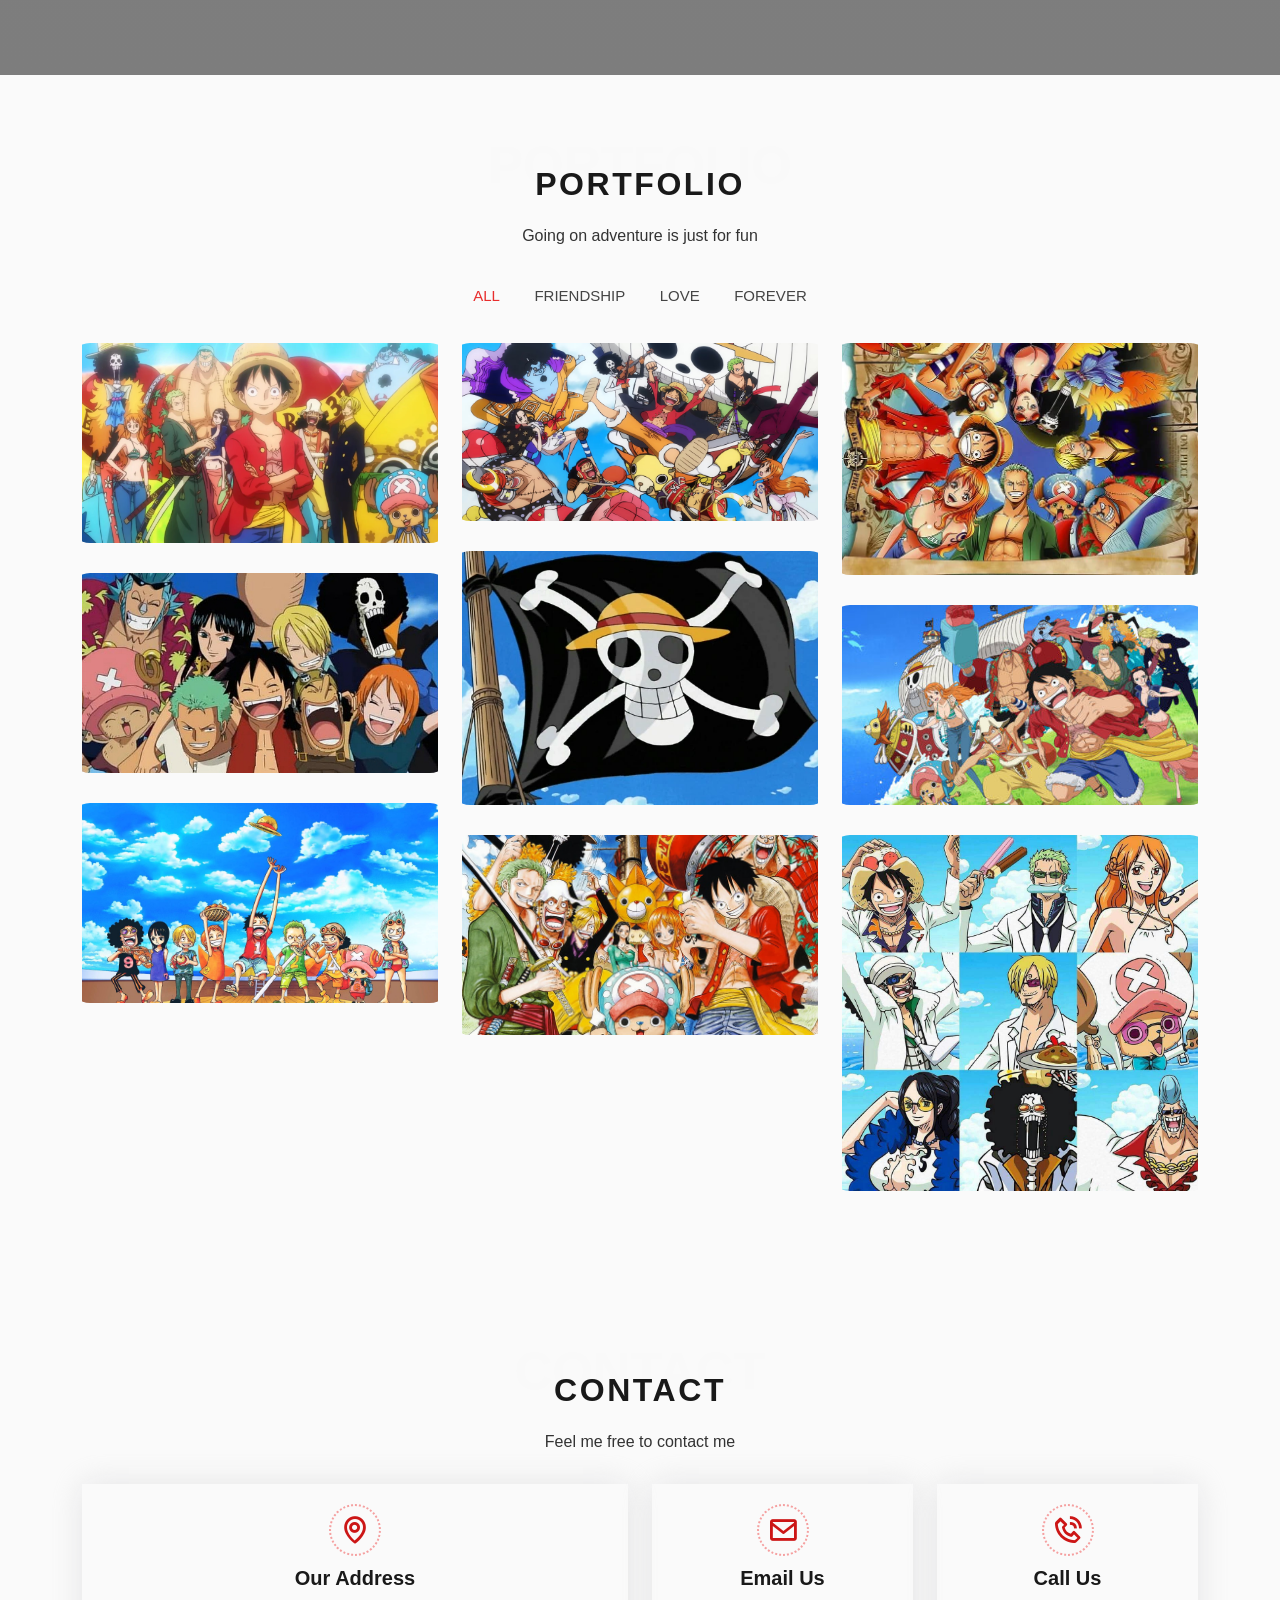
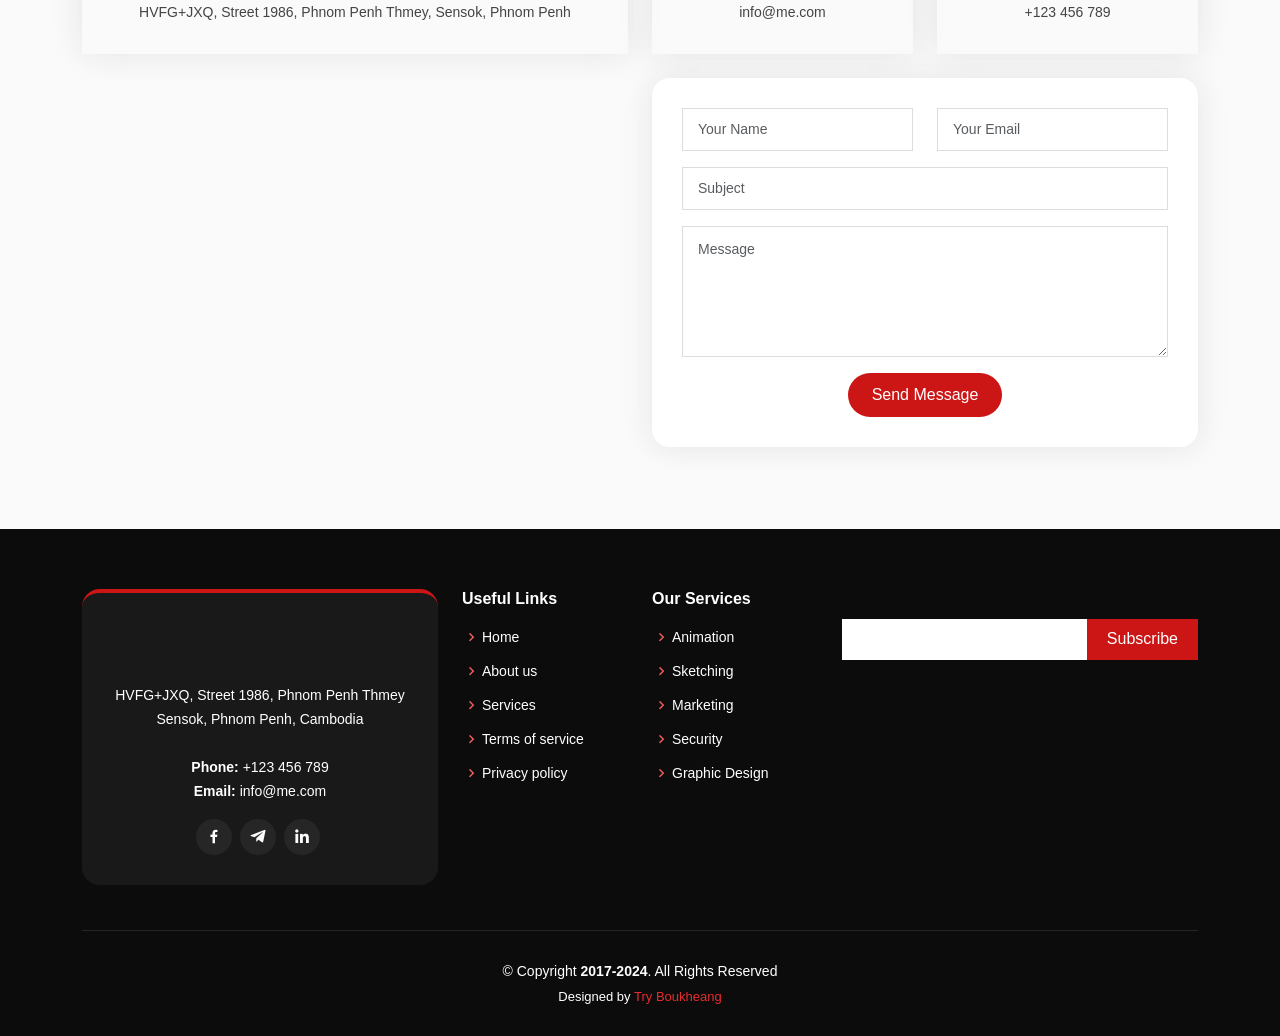
==== commit 8a01bbb8: "update on responsive" ====
--- a/index.html
+++ b/index.html
@@ -17,12 +17,12 @@
   <link href="https://fonts.googleapis.com/css?family=Open+Sans:300,300i,400,400i,600,600i,700,700i|Raleway:300,300i,400,400i,500,500i,600,600i,700,700i|Poppins:300,300i,400,400i,500,500i,600,600i,700,700i" rel="stylesheet">
 
   <!-- Vendor CSS Files -->
-  <link href="assets/vendor/aos/aos.css" rel="stylesheet">
-  <link href="assets/vendor/bootstrap/css/bootstrap.min.css" rel="stylesheet">
-  <link href="assets/vendor/bootstrap-icons/bootstrap-icons.css" rel="stylesheet">
-  <link href="assets/vendor/boxicons/css/boxicons.min.css" rel="stylesheet">
-  <link href="assets/vendor/glightbox/css/glightbox.min.css" rel="stylesheet">
-  <link href="assets/vendor/swiper/swiper-bundle.min.css" rel="stylesheet">
+  <link href="assets/aos/aos.css" rel="stylesheet">
+  <link href="assets/bootstrap/css/bootstrap.min.css" rel="stylesheet">
+  <link href="assets/bootstrap-icons/bootstrap-icons.css" rel="stylesheet">
+  <link href="assets/boxicons/css/boxicons.min.css" rel="stylesheet">
+  <link href="assets/glightbox/css/glightbox.min.css" rel="stylesheet">
+  <link href="assets/swiper/swiper-bundle.min.css" rel="stylesheet">
 
 
   <link href="assets/css/style.css" rel="stylesheet">
@@ -36,8 +36,8 @@
   <section id="topbar" class="d-flex align-items-center">
     <div class="container d-flex justify-content-center justify-content-md-between">
       <div class="contact-info d-flex align-items-center">
-        <i class="bi bi-envelope-fill"></i><a href="mailto:contact@example.com">boukheangtry14082006@gmail.com</a>
-        <i class="bi bi-phone-fill phone-icon"></i> +855 96 783 8589
+        <i class="bi bi-envelope-fill"></i><a href="mailto:contact@example.com">info@me.com</a>
+        <i class="bi bi-phone-fill phone-icon"></i> +123 456 789
       </div>
       <div class="social-links d-none d-md-block">
         <a href="https://t.me/spidermankiller" class="telegram"><i class="bi bi-telegram"></i></a>
@@ -416,7 +416,7 @@
             <div class="info-box  mb-4">
               <i class="bx bx-envelope"></i>
               <h3>Email Us</h3>
-              <p>boukheangtry14082006@gmail.com</p>
+              <p>info@me.com</p>
             </div>
           </div>
 
@@ -424,7 +424,7 @@
             <div class="info-box  mb-4">
               <i class="bx bx-phone-call"></i>
               <h3>Call Us</h3>
-              <p>+855 96 783 8589</p>
+              <p>+123 456 789</p>
             </div>
           </div>
 
@@ -480,8 +480,8 @@
               <p>
                 HVFG+JXQ, Street 1986, Phnom Penh Thmey <br>
                 Sensok, Phnom Penh, Cambodia<br><br>
-                <strong>Phone:</strong> +855 96 783 8589<br>
-                <strong>Email:</strong> tryboukheang14082006@gmail.com<br>
+                <strong>Phone:</strong> +123 456 789<br>
+                <strong>Email:</strong> info@me.com<br>
               </p>
               <div class="social-links mt-3">
                 
@@ -545,12 +545,12 @@
   <div id="preloader"></div>
 
   <!-- Vendor JS Files -->
-  <script src="assets/vendor/aos/aos.js"></script>
-  <script src="assets/vendor/bootstrap/js/bootstrap.bundle.min.js"></script>
-  <script src="assets/vendor/glightbox/js/glightbox.min.js"></script>
-  <script src="assets/vendor/isotope-layout/isotope.pkgd.min.js"></script>
-  <script src="assets/vendor/swiper/swiper-bundle.min.js"></script>
-  <script src="assets/vendor/php-email-form/validate.js"></script>
+  <script src="assets/aos/aos.js"></script>
+  <script src="assets/bootstrap/js/bootstrap.bundle.min.js"></script>
+  <script src="assets/glightbox/js/glightbox.min.js"></script>
+  <script src="assets/isotope-layout/isotope.pkgd.min.js"></script>
+  <script src="assets/swiper/swiper-bundle.min.js"></script>
+  <script src="assets/php-email-form/validate.js"></script>
 
   <!-- Template Main JS File -->
   <script src="assets/js/main.js"></script>
--- a/assets/css/style.css
+++ b/assets/css/style.css
@@ -1432,4 +1432,177 @@
   #footer .footer-top .footer-info {
     margin: -20px 0 30px 0;
   }
-}+}/*--------------------------------------------------------------
+# Custom Responsive Cleanup
+--------------------------------------------------------------*/
+html {
+  scroll-behavior: smooth;
+}
+
+body {
+  background: #fafafa;
+  color: #333;
+  min-height: 100%;
+}
+
+img {
+  max-width: 100%;
+  height: auto;
+}
+
+#topbar {
+  font-size: 0.95rem;
+  padding: 0.35rem 0;
+}
+
+#topbar .container {
+  display: flex;
+  flex-wrap: wrap;
+  gap: 0.7rem;
+  align-items: center;
+  justify-content: center;
+}
+
+#topbar .social-links {
+  justify-content: center;
+}
+
+#header {
+  padding: 0 1rem;
+}
+
+#header .logo {
+  font-size: 1.5rem;
+}
+
+.navbar ul {
+  gap: 0.35rem;
+}
+
+.navbar a {
+  font-weight: 500;
+  letter-spacing: 0.02em;
+}
+
+.navbar .dropdown ul {
+  min-width: 220px;
+}
+
+.navbar-mobile ul {
+  top: 70px;
+}
+
+#hero {
+  min-height: calc(100vh - 110px);
+  background: linear-gradient(135deg, rgba(204, 22, 22, 0.95), rgba(22, 22, 22, 0.80));
+  background-size: cover;
+  color: #fff;
+}
+
+#hero .container {
+  z-index: 1;
+}
+
+#hero h1 {
+  font-size: clamp(2rem, 4vw, 4rem);
+  line-height: 1.05;
+}
+
+#hero h2 {
+  font-size: clamp(1rem, 2vw, 1.5rem);
+  max-width: 720px;
+  margin-left: auto;
+  margin-right: auto;
+}
+
+#hero .btn-get-started {
+  border-radius: 50px;
+  padding: 12px 32px;
+}
+
+.section-title span {
+  opacity: 0.05;
+}
+
+.section-title h2 {
+  letter-spacing: 0.08em;
+}
+
+.about .content h3,
+.why-us .box h4,
+.services .icon-box h4,
+.cta h3,
+.contact .info-box h3,
+.footer-info h3 {
+  color: #191919;
+}
+
+.why-us .box,
+.services .icon-box,
+.contact .php-email-form,
+#footer .footer-info {
+  border-radius: 18px;
+}
+
+.why-us .box {
+  transition: transform 0.3s ease, box-shadow 0.3s ease;
+}
+
+.why-us .box:hover,
+.services .icon-box:hover,
+.contact .php-email-form:hover {
+  transform: translateY(-6px);
+}
+
+.clients img {
+  max-width: 120px;
+}
+
+.portfolio .portfolio-info {
+  border-radius: 16px;
+}
+
+.portfolio .portfolio-item {
+  overflow: hidden;
+  border-radius: 20px;
+}
+
+.portfolio .portfolio-item img {
+  transition: transform 0.4s ease;
+}
+
+.portfolio .portfolio-item:hover img {
+  transform: scale(1.05);
+}
+
+.contact .php-email-form {
+  background: #fff;
+}
+
+.contact .php-email-form input,
+.contact .php-email-form textarea {
+  border: 1px solid #ddd;
+}
+
+.contact .php-email-form button[type=submit] {
+  border-radius: 50px;
+}
+
+#footer .footer-top .footer-links ul li {
+  padding: 8px 0;
+}
+
+@media (max-width: 768px) {
+  #header .container {
+    flex-direction: column;
+    gap: 1rem;
+  }
+
+  .navbar-mobile .dropdown ul {
+    margin-left: 0;
+  }
+
+  .clients img {
+    max-width: 90px;
+  }
+}
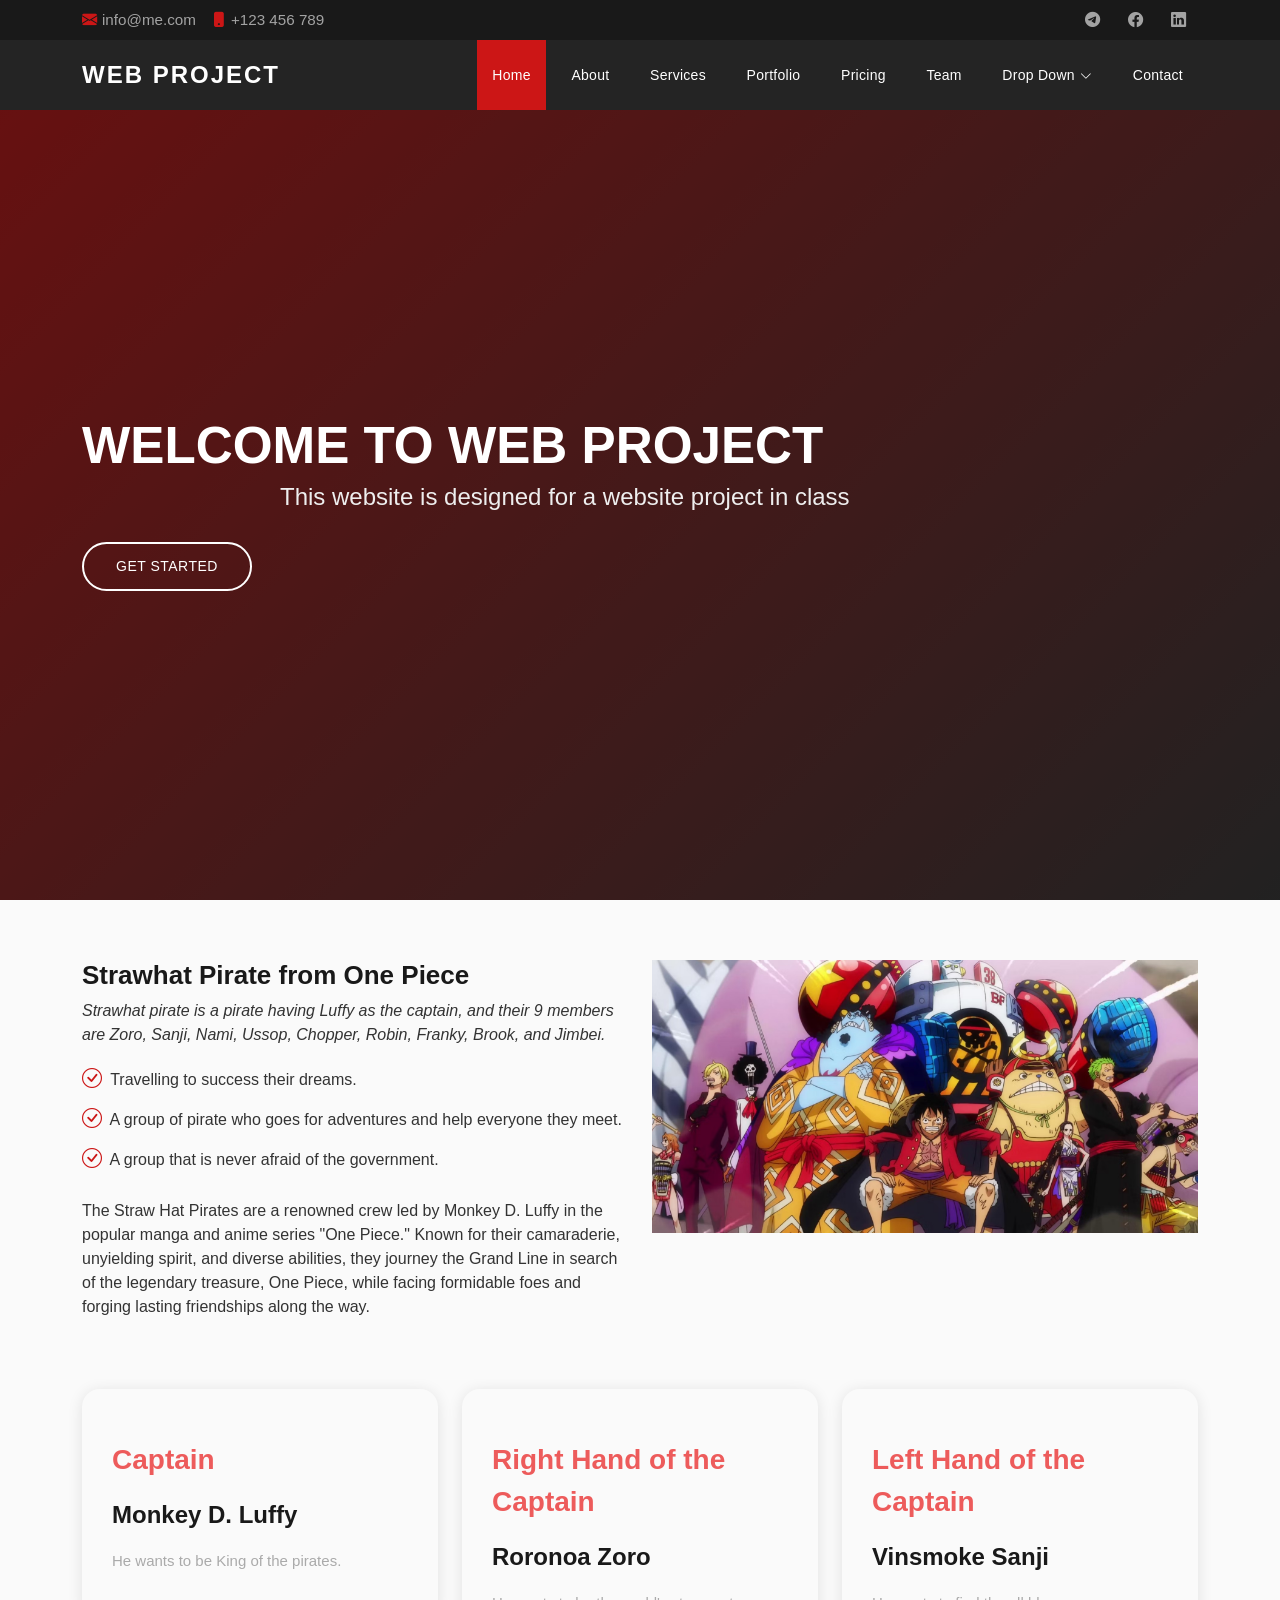
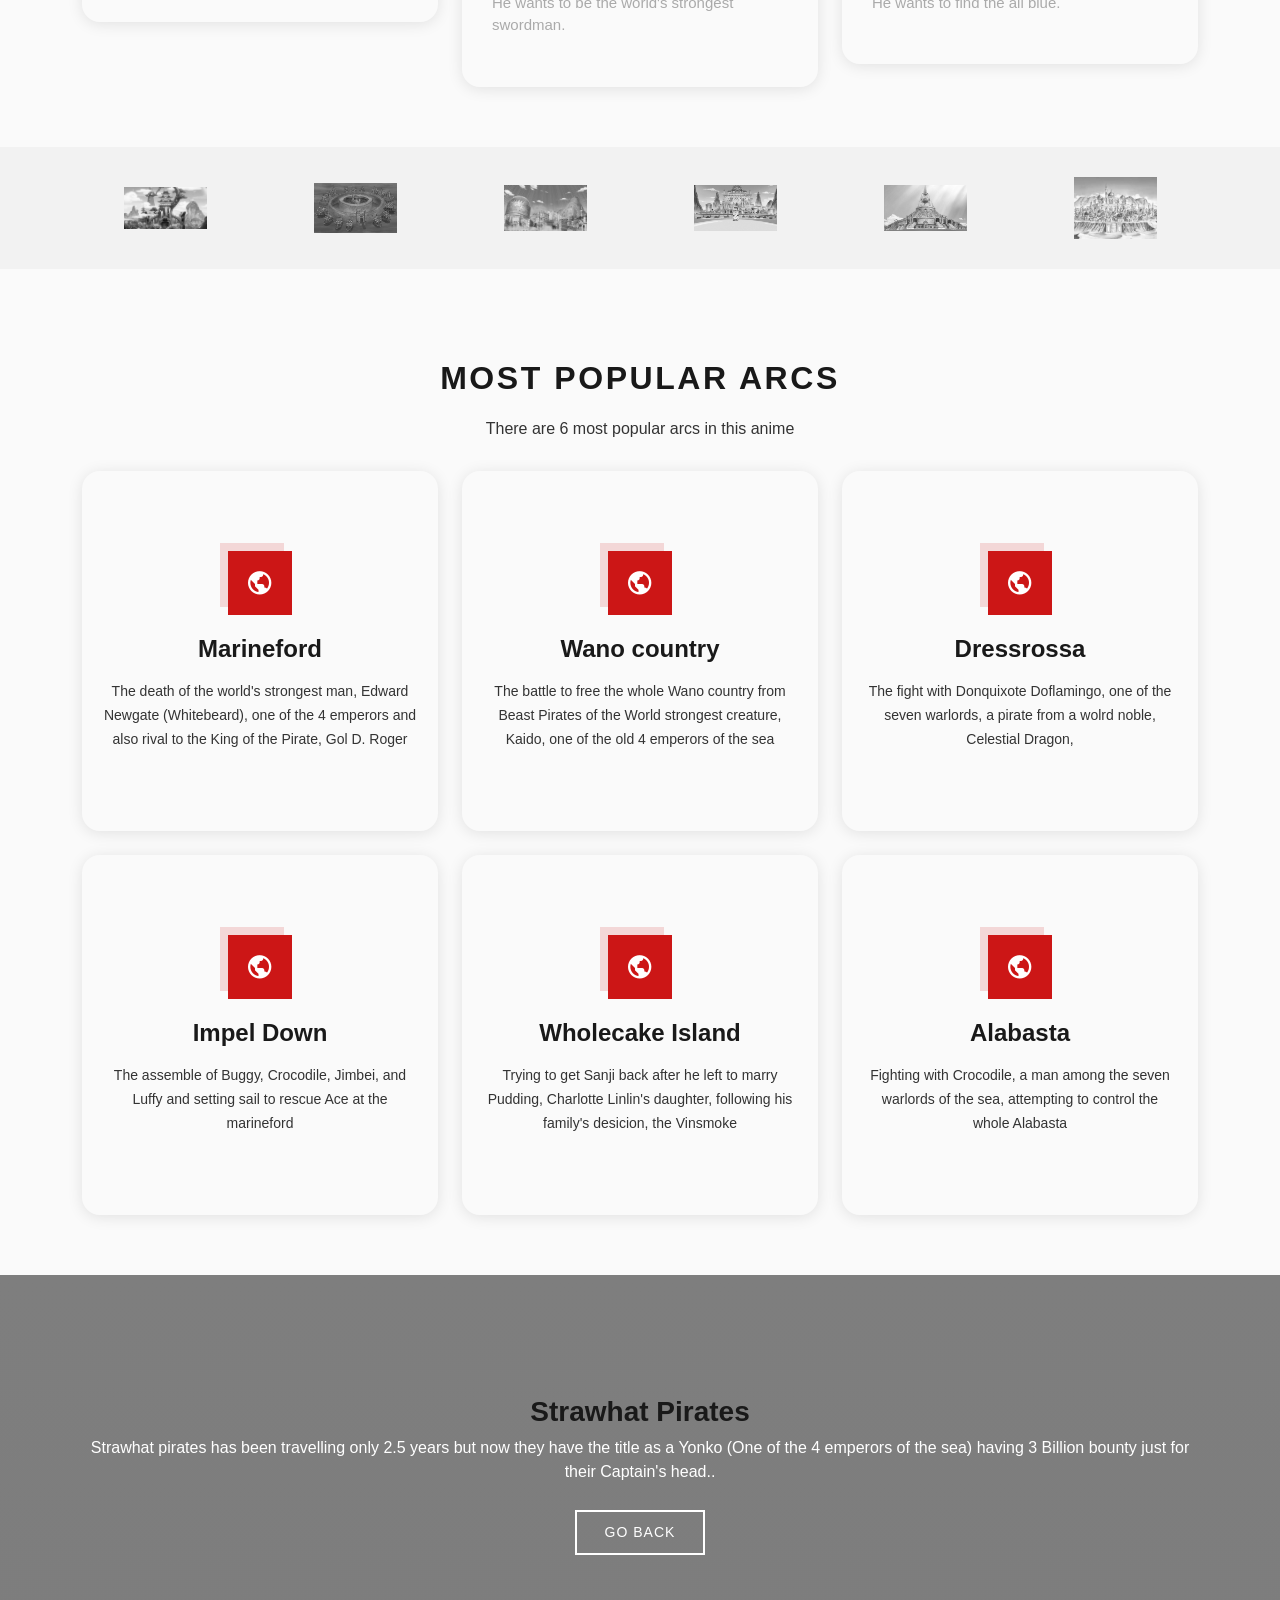
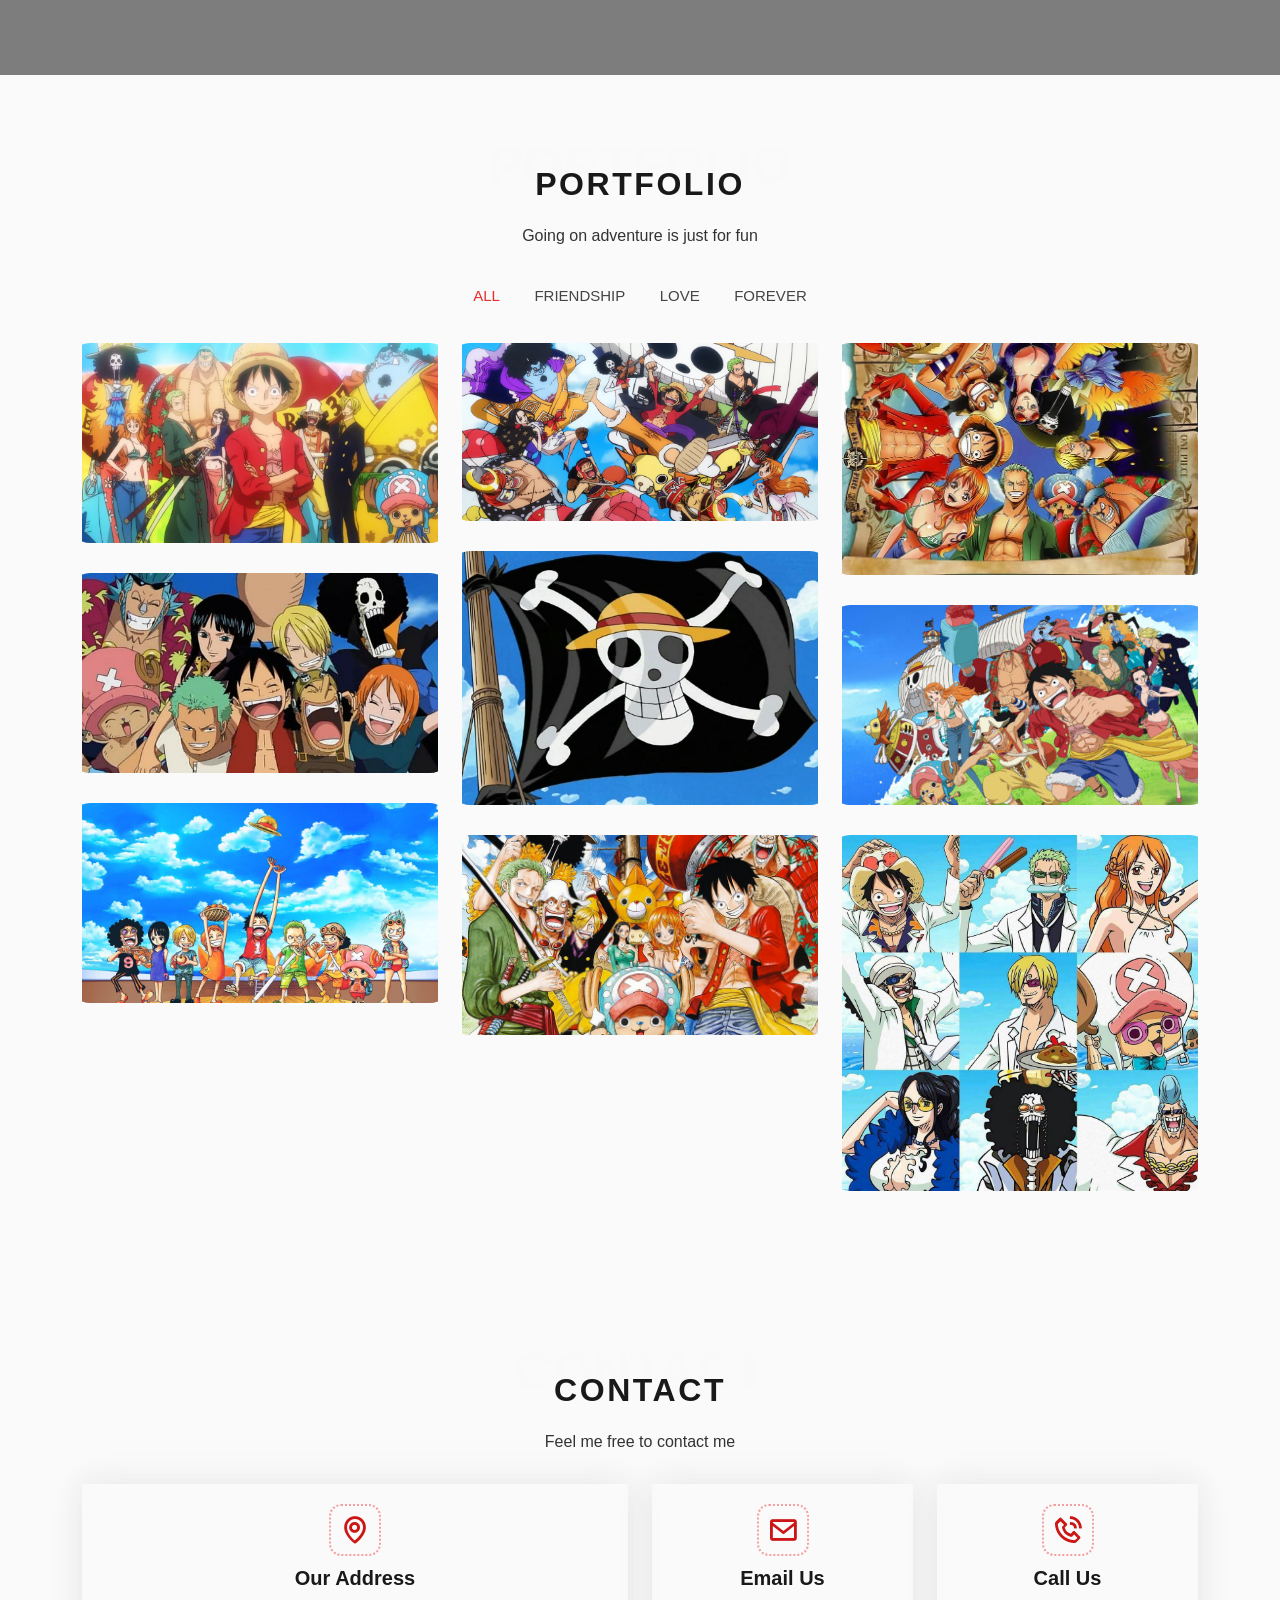
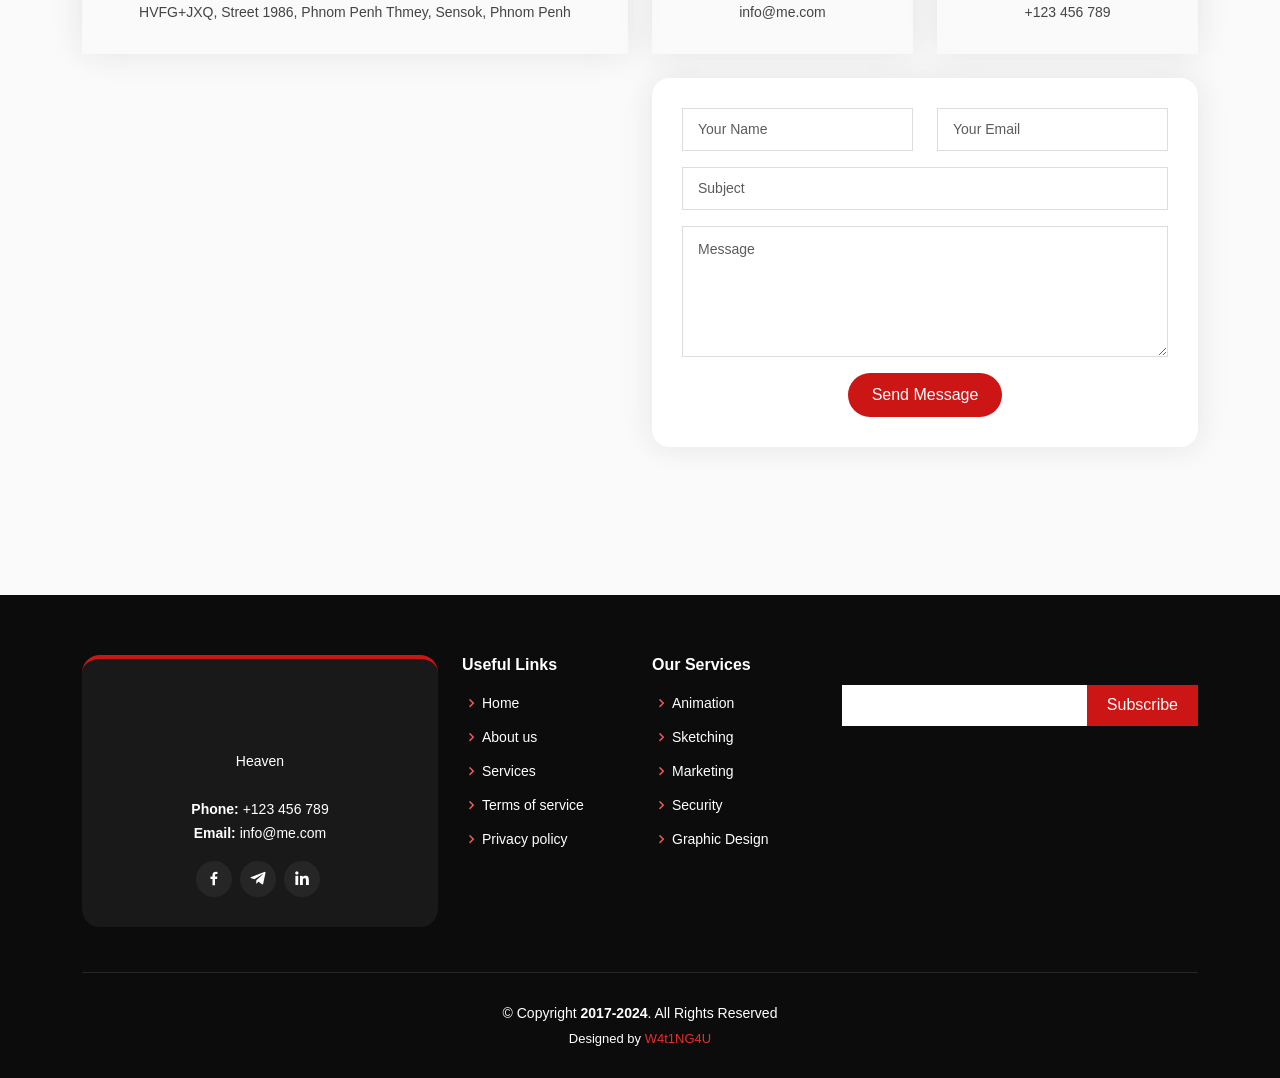
==== commit a9e746d8: "Update widget" ====
--- a/index.html
+++ b/index.html
@@ -433,7 +433,7 @@
         <div class="row" data-aos="fade-up">
 
           <div class="col-lg-6 ">
-            <iframe class="mb-4 mb-lg-0" src="https://www.google.com/maps/embed?pb=!1m18!1m12!1m3!1d3908.6896230636166!2d104.87490127505369!3d11.574093588627308!2m3!1f0!2f0!3f0!3m2!1i1024!2i768!4f13.1!3m3!1m2!1s0x31095191218d6919%3A0x52cccb74a8abdd6c!2sInternational%20University!5e0!3m2!1sen!2skh!4v1710518506370!5m2!1sen!2skh" frameborder="0" style="border:0; width: 100%; height: 384px;" allowfullscreen loading="lazy"></iframe>
+            <iframe src="https://www.google.com/maps/embed?pb=!1m18!1m12!1m3!1d3126.1827636446797!2d141.16303632643513!3d38.414141025072816!2m3!1f0!2f0!3f0!3m2!1i1024!2i768!4f13.1!3m3!1m2!1s0x5f8998b8cc343699%3A0xf0bc32ea9052e89e!2sMorio%20Neko%2C%20Higashimatsushima%2C%20Miyagi%20981-0309%2C%20Japan!5e0!3m2!1sen!2skh!4v1780990634068!5m2!1sen!2skh" width="600" height="450" style="border:0;" allowfullscreen="" loading="lazy" referrerpolicy="no-referrer-when-downgrade"></iframe>
           </div>
 
           <div class="col-lg-6">
@@ -478,16 +478,15 @@
             <div class="footer-info">
               <h3>Web Project</h3>
               <p>
-                HVFG+JXQ, Street 1986, Phnom Penh Thmey <br>
-                Sensok, Phnom Penh, Cambodia<br><br>
+                Heaven<br><br>
                 <strong>Phone:</strong> +123 456 789<br>
                 <strong>Email:</strong> info@me.com<br>
               </p>
               <div class="social-links mt-3">
                 
-                <a href="https://www.facebook.com/supersentai.gokaiger" class="facebook"><i class="bx bxl-facebook"></i></a>
-                <a href="https://t.me/spidermankiller" class="telegram"><i class="bx bxl-telegram"></i></a>
-                <a href="https://www.linkedin.com/in/try-boukheang-74a8042b8/" class="linkedin"><i class="bx bxl-linkedin"></i></a>
+                <a href="https://www.facebook.com/" class="facebook"><i class="bx bxl-facebook"></i></a>
+                <a href="https://t.me/" class="telegram"><i class="bx bxl-telegram"></i></a>
+                <a href="https://www.linkedin.com" class="linkedin"><i class="bx bxl-linkedin"></i></a>
               </div>
             </div>
           </div>
@@ -536,7 +535,7 @@
         <!-- You can delete the links only if you purchased the pro version. -->
         <!-- Licensing information: https://bootstrapmade.com/license/ -->
         <!-- Purchase the pro version with working PHP/AJAX contact form: https://bootstrapmade.com/day-multipurpose-html-template-for-free/ -->
-        Designed by <a href="https://t.me/spidermankiller">Try Boukheang</a>
+        Designed by <a href="https://t.me/">W4t1NG4U</a>
       </div>
     </div>
   </footer><!-- End Footer -->
--- a/assets/css/style.css
+++ b/assets/css/style.css
@@ -1079,7 +1079,7 @@
 
 .team .member img {
   max-width: 60%;
-  border-radius: 50%;
+  border-radius: 14px;
   margin: 0 0 30px 0;
 }
 
@@ -1133,7 +1133,7 @@
 .contact .info-box i {
   font-size: 32px;
   color: #cc1616;
-  border-radius: 50%;
+  border-radius: 12px;
   padding: 8px;
   border: 2px dotted #f5a0a0;
 }
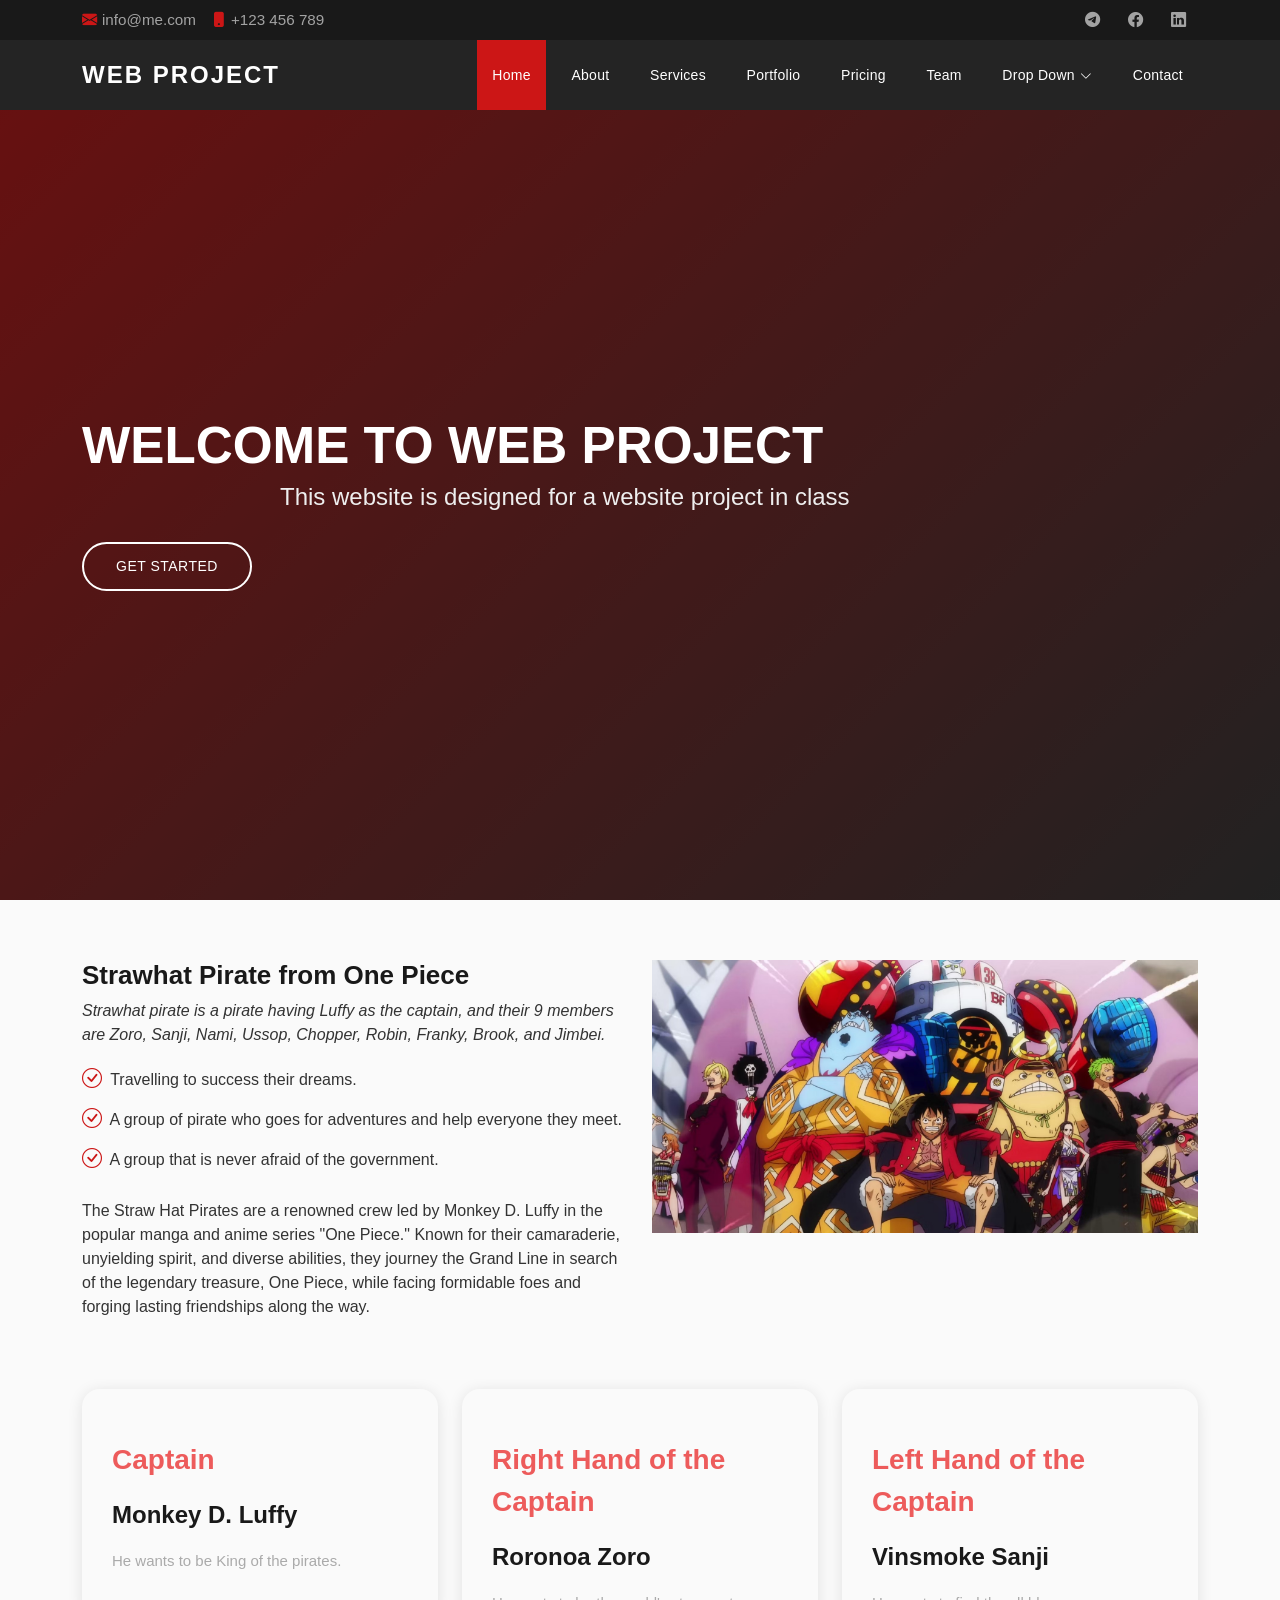
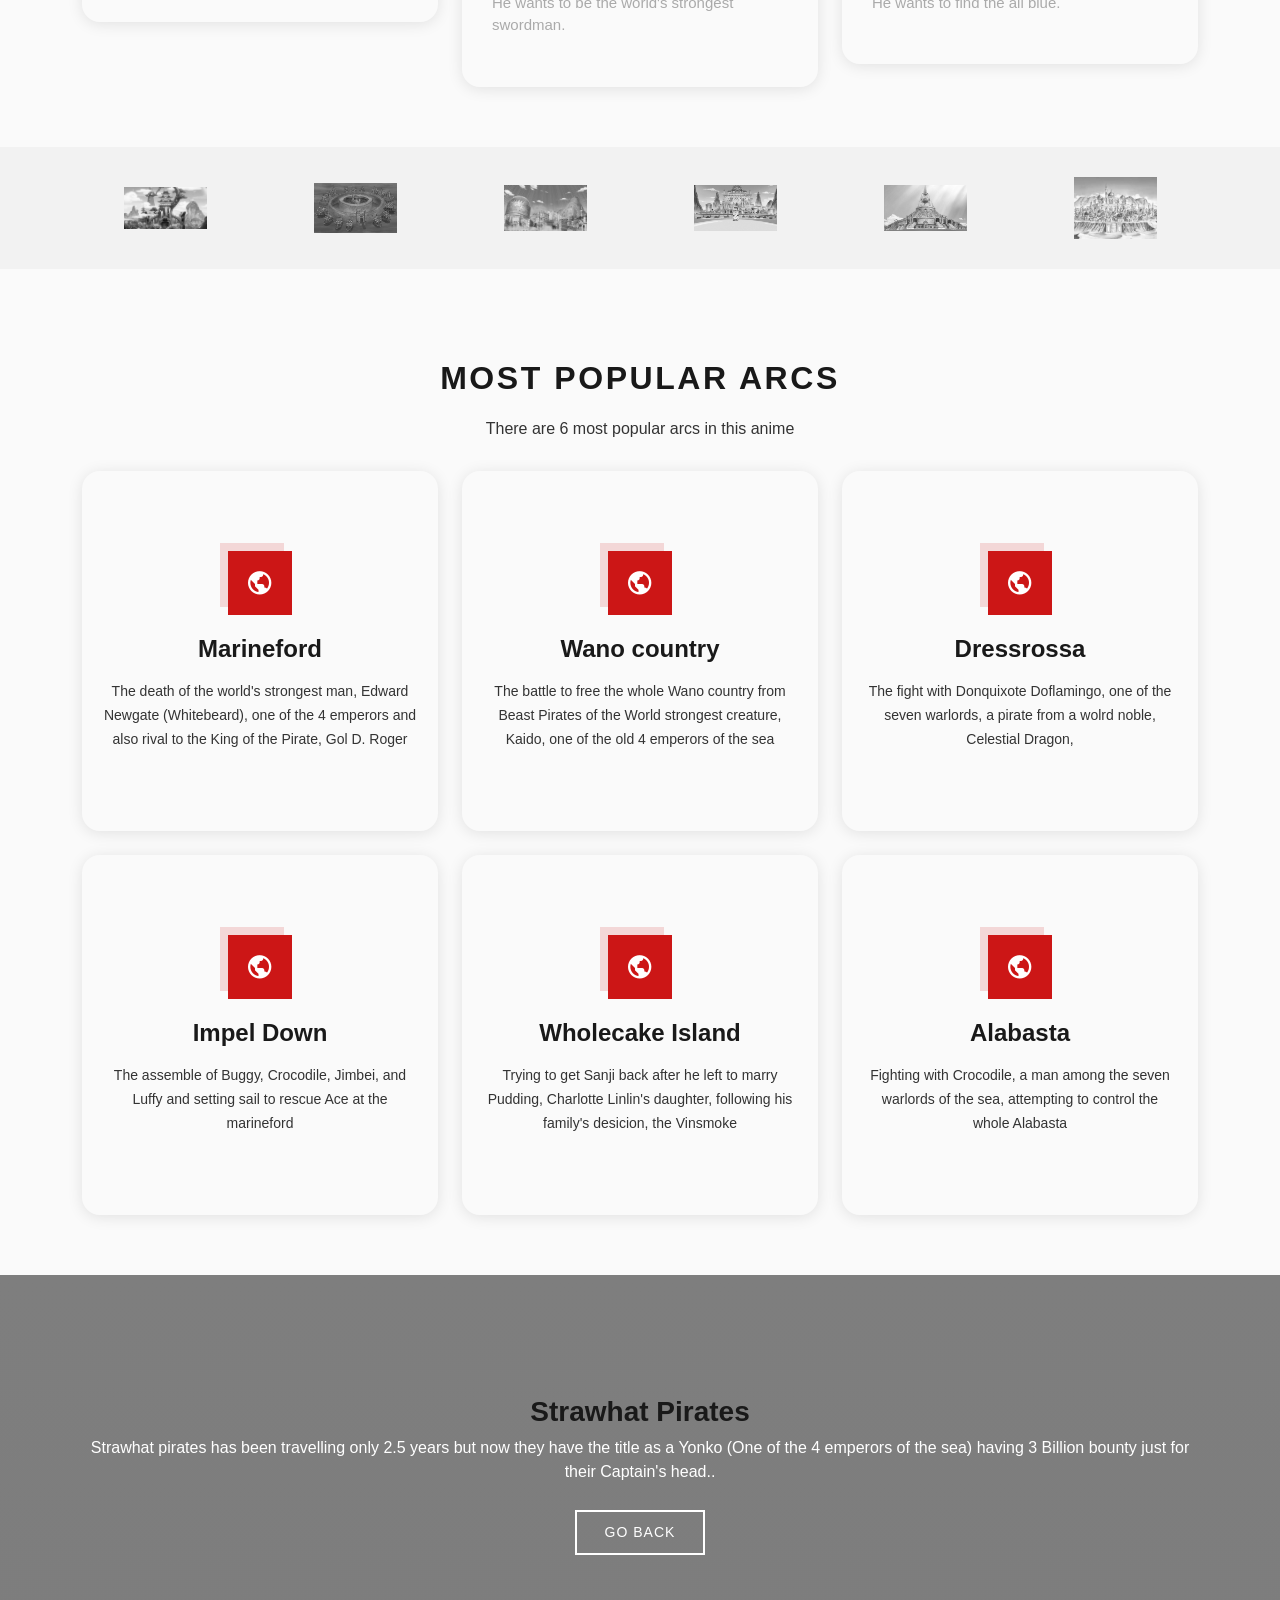
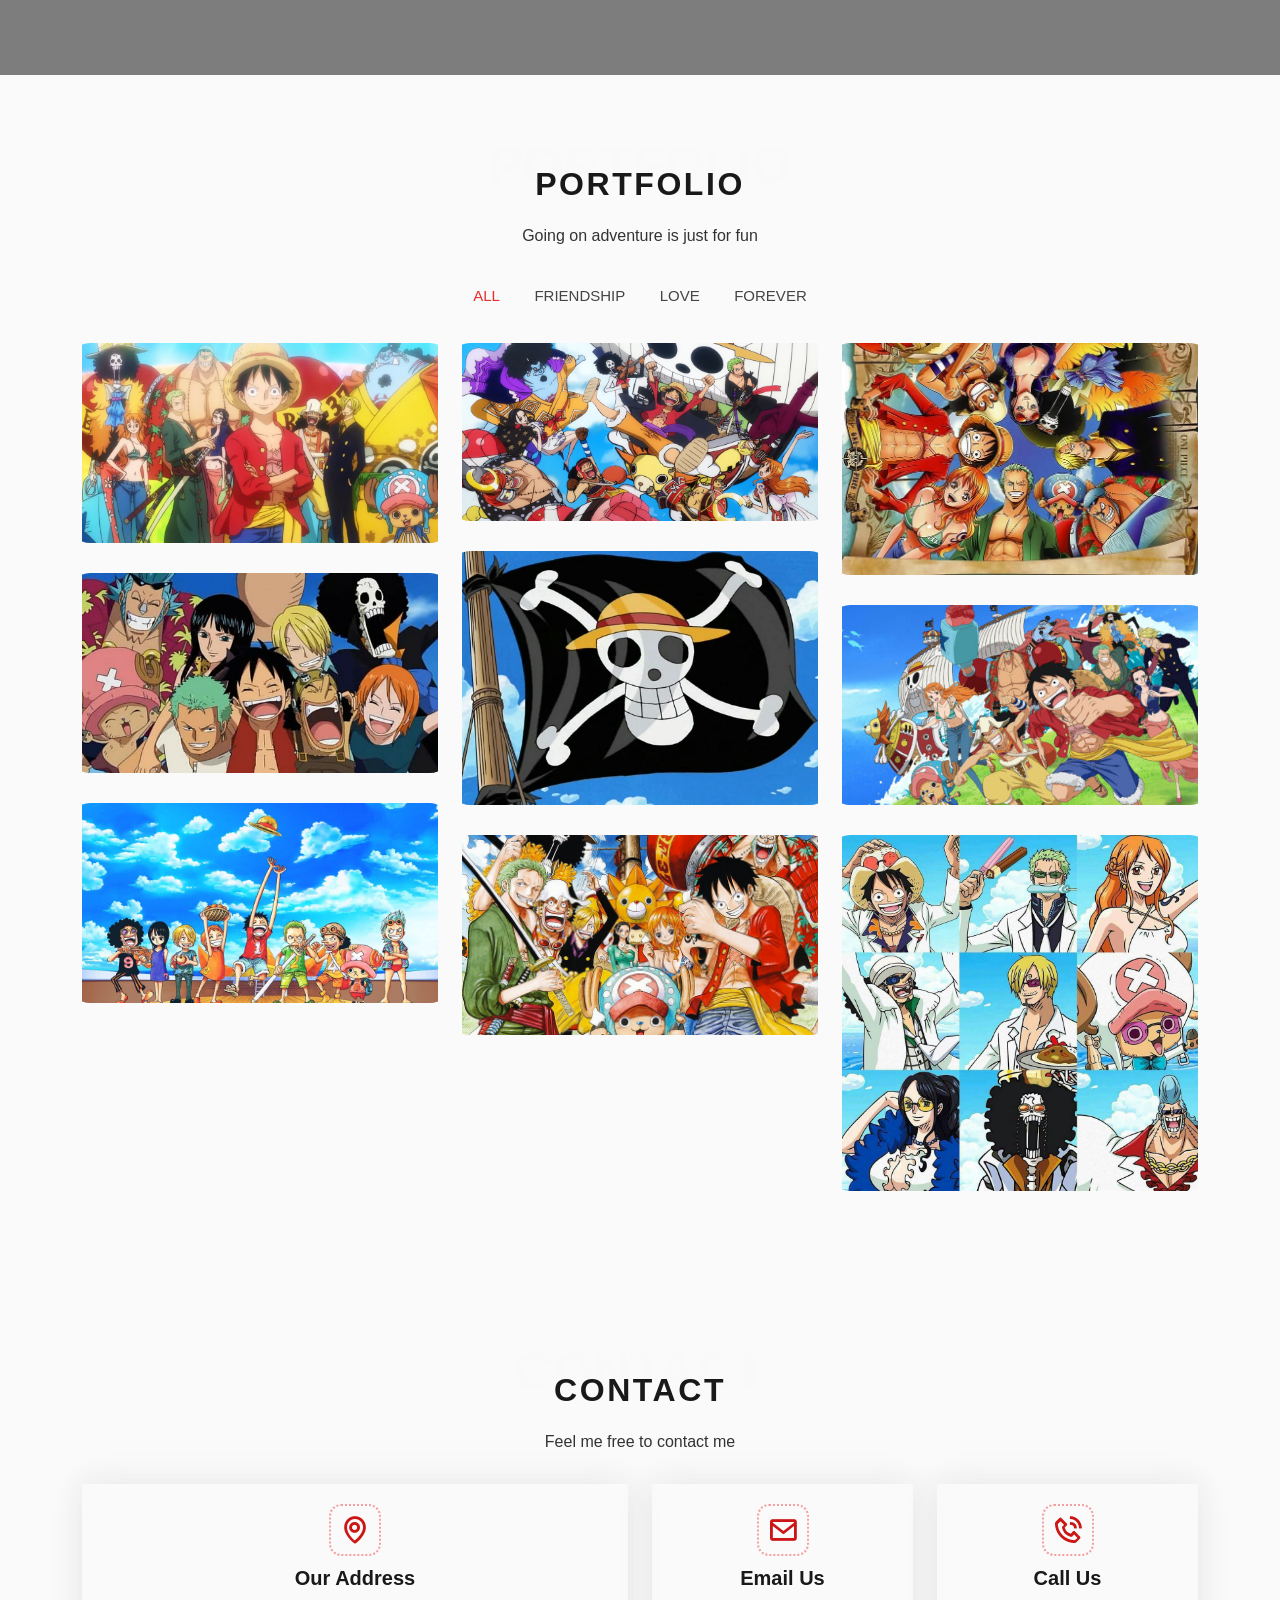
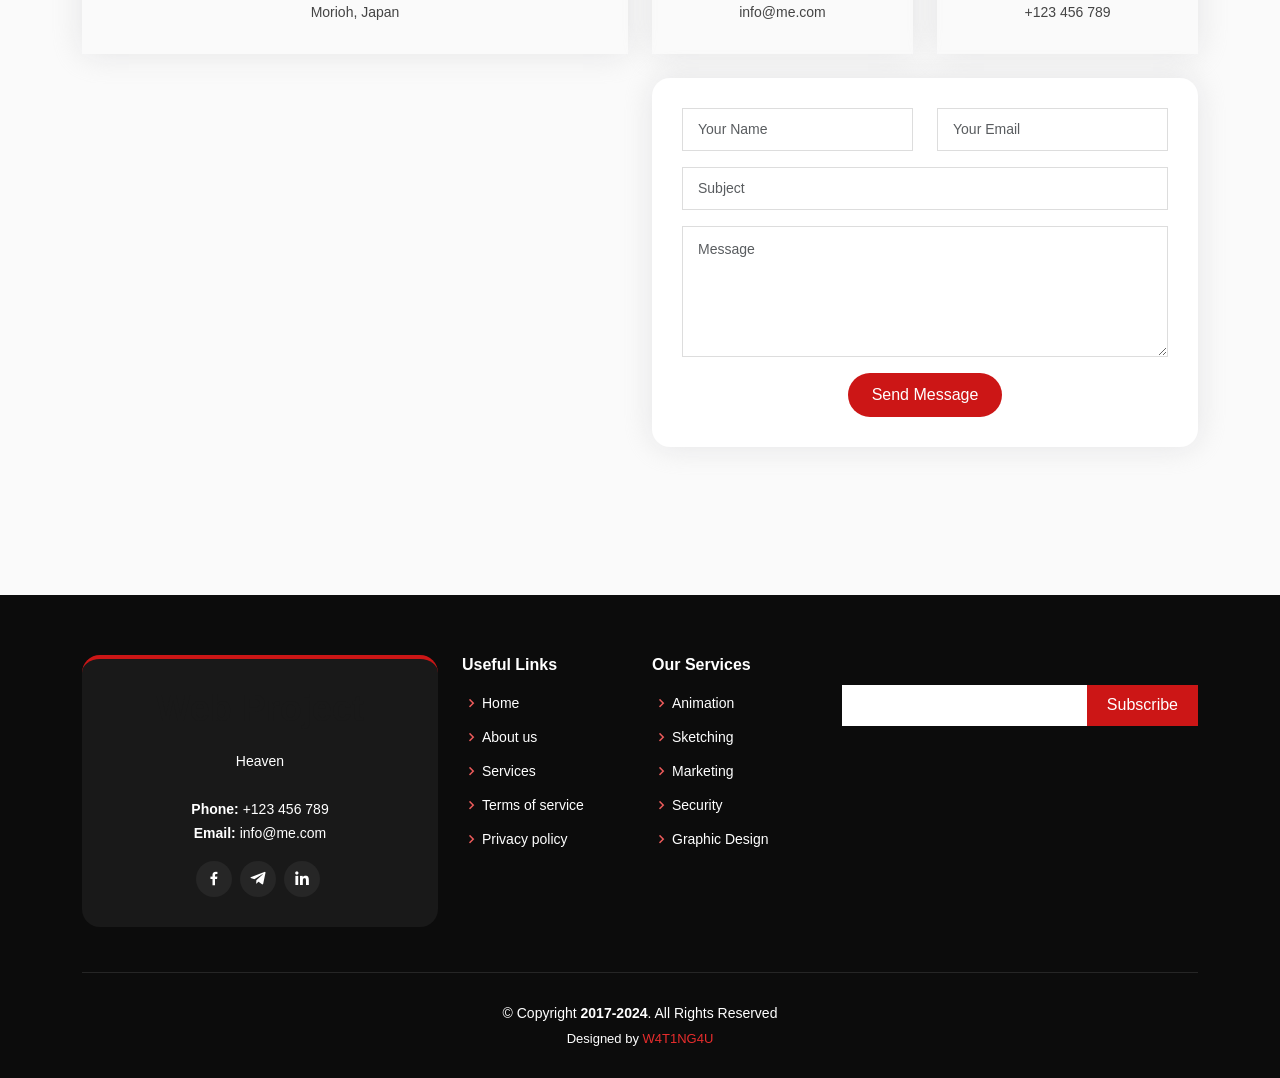
==== commit d3021629: "Add more" ====
--- a/index.html
+++ b/index.html
@@ -10,8 +10,8 @@
   <meta content="One Piece, Straw Hat Pirates, fan site, responsive web page" name="keywords">
 
   <!-- Favicons -->
-  <link href="assets/img/aupp.png" rel="icon">
-  <link href="assets/img/aupp.png" rel="aupp">
+  <link href="assets/img/about_you.png" rel="icon">
+  <link href="assets/img/about_you.png" rel="about_you">
 
   <!-- Google Fonts -->
   <link href="https://fonts.googleapis.com/css?family=Open+Sans:300,300i,400,400i,600,600i,700,700i|Raleway:300,300i,400,400i,500,500i,600,600i,700,700i|Poppins:300,300i,400,400i,500,500i,600,600i,700,700i" rel="stylesheet">
@@ -40,9 +40,9 @@
         <i class="bi bi-phone-fill phone-icon"></i> +123 456 789
       </div>
       <div class="social-links d-none d-md-block">
-        <a href="https://t.me/spidermankiller" class="telegram"><i class="bi bi-telegram"></i></a>
-        <a href="https://www.facebook.com/supersentai.gokaiger" class="facebook"><i class="bi bi-facebook"></i></a>
-        <a href="https://www.linkedin.com/in/try-boukheang-74a8042b8/" class="linkedin" aria-label="LinkedIn"><i class="bi bi-linkedin"></i></a>
+        <a href="https://t.me/" class="telegram"><i class="bi bi-telegram"></i></a>
+        <a href="https://www.facebook.com/" class="facebook"><i class="bi bi-facebook"></i></a>
+        <a href="https://www.linkedin.com/" class="linkedin" aria-label="LinkedIn"><i class="bi bi-linkedin"></i></a>
       </div>
     </div>
   </section>
@@ -408,7 +408,7 @@
             <div class="info-box mb-4">
               <i class="bx bx-map"></i>
               <h3>Our Address</h3>
-              <p>HVFG+JXQ, Street 1986, Phnom Penh Thmey, Sensok, Phnom Penh</p>
+              <p>Morioh, Japan</p>
             </div>
           </div>
 
@@ -535,7 +535,7 @@
         <!-- You can delete the links only if you purchased the pro version. -->
         <!-- Licensing information: https://bootstrapmade.com/license/ -->
         <!-- Purchase the pro version with working PHP/AJAX contact form: https://bootstrapmade.com/day-multipurpose-html-template-for-free/ -->
-        Designed by <a href="https://t.me/">W4t1NG4U</a>
+        Designed by <a href="https://t.me/">W4T1NG4U</a>
       </div>
     </div>
   </footer><!-- End Footer -->
--- a/assets/css/style.css
+++ b/assets/css/style.css
@@ -889,8 +889,16 @@
   padding-top: 40px;
 }
 
+.portfolio-details .portfolio-details-slider {
+  border-radius: 24px;
+  overflow: hidden;
+  box-shadow: 0 25px 60px rgba(0, 0, 0, 0.12);
+}
+
 .portfolio-details .portfolio-details-slider img {
   width: 100%;
+  object-fit: cover;
+  display: block;
 }
 
 .portfolio-details .portfolio-details-slider .swiper-pagination {
@@ -913,10 +921,12 @@
 .portfolio-details .portfolio-info {
   padding: 30px;
   box-shadow: 0px 0 30px rgba(25, 25, 25, 0.08);
+  border-radius: 24px;
+  background: #fff;
 }
 
 .portfolio-details .portfolio-info h3 {
-  font-size: 22px;
+  font-size: 24px;
   font-weight: 700;
   margin-bottom: 20px;
   padding-bottom: 20px;
@@ -929,22 +939,44 @@
   font-size: 15px;
 }
 
-.portfolio-details .portfolio-info ul li+li {
-  margin-top: 10px;
+.portfolio-details .portfolio-info ul li {
+  padding: 10px 0;
+  border-bottom: 1px solid #f1f1f1;
+}
+
+.portfolio-details .portfolio-info ul li:last-child {
+  border-bottom: none;
+}
+
+.portfolio-details .portfolio-details-slider .swiper-slide {
+  min-height: 360px;
 }
 
 .portfolio-details .portfolio-description {
   padding-top: 30px;
+  background: #fff;
+  border-radius: 24px;
+  padding: 30px;
+  box-shadow: 0 20px 40px rgba(0, 0, 0, 0.08);
 }
 
 .portfolio-details .portfolio-description h2 {
-  font-size: 26px;
+  font-size: 28px;
   font-weight: 700;
   margin-bottom: 20px;
 }
 
 .portfolio-details .portfolio-description p {
   padding: 0;
+  line-height: 1.8;
+  color: #555;
+}
+
+@media (max-width: 991px) {
+  .portfolio-details .portfolio-info,
+  .portfolio-details .portfolio-description {
+    padding: 24px;
+  }
 }
 
 /*--------------------------------------------------------------
